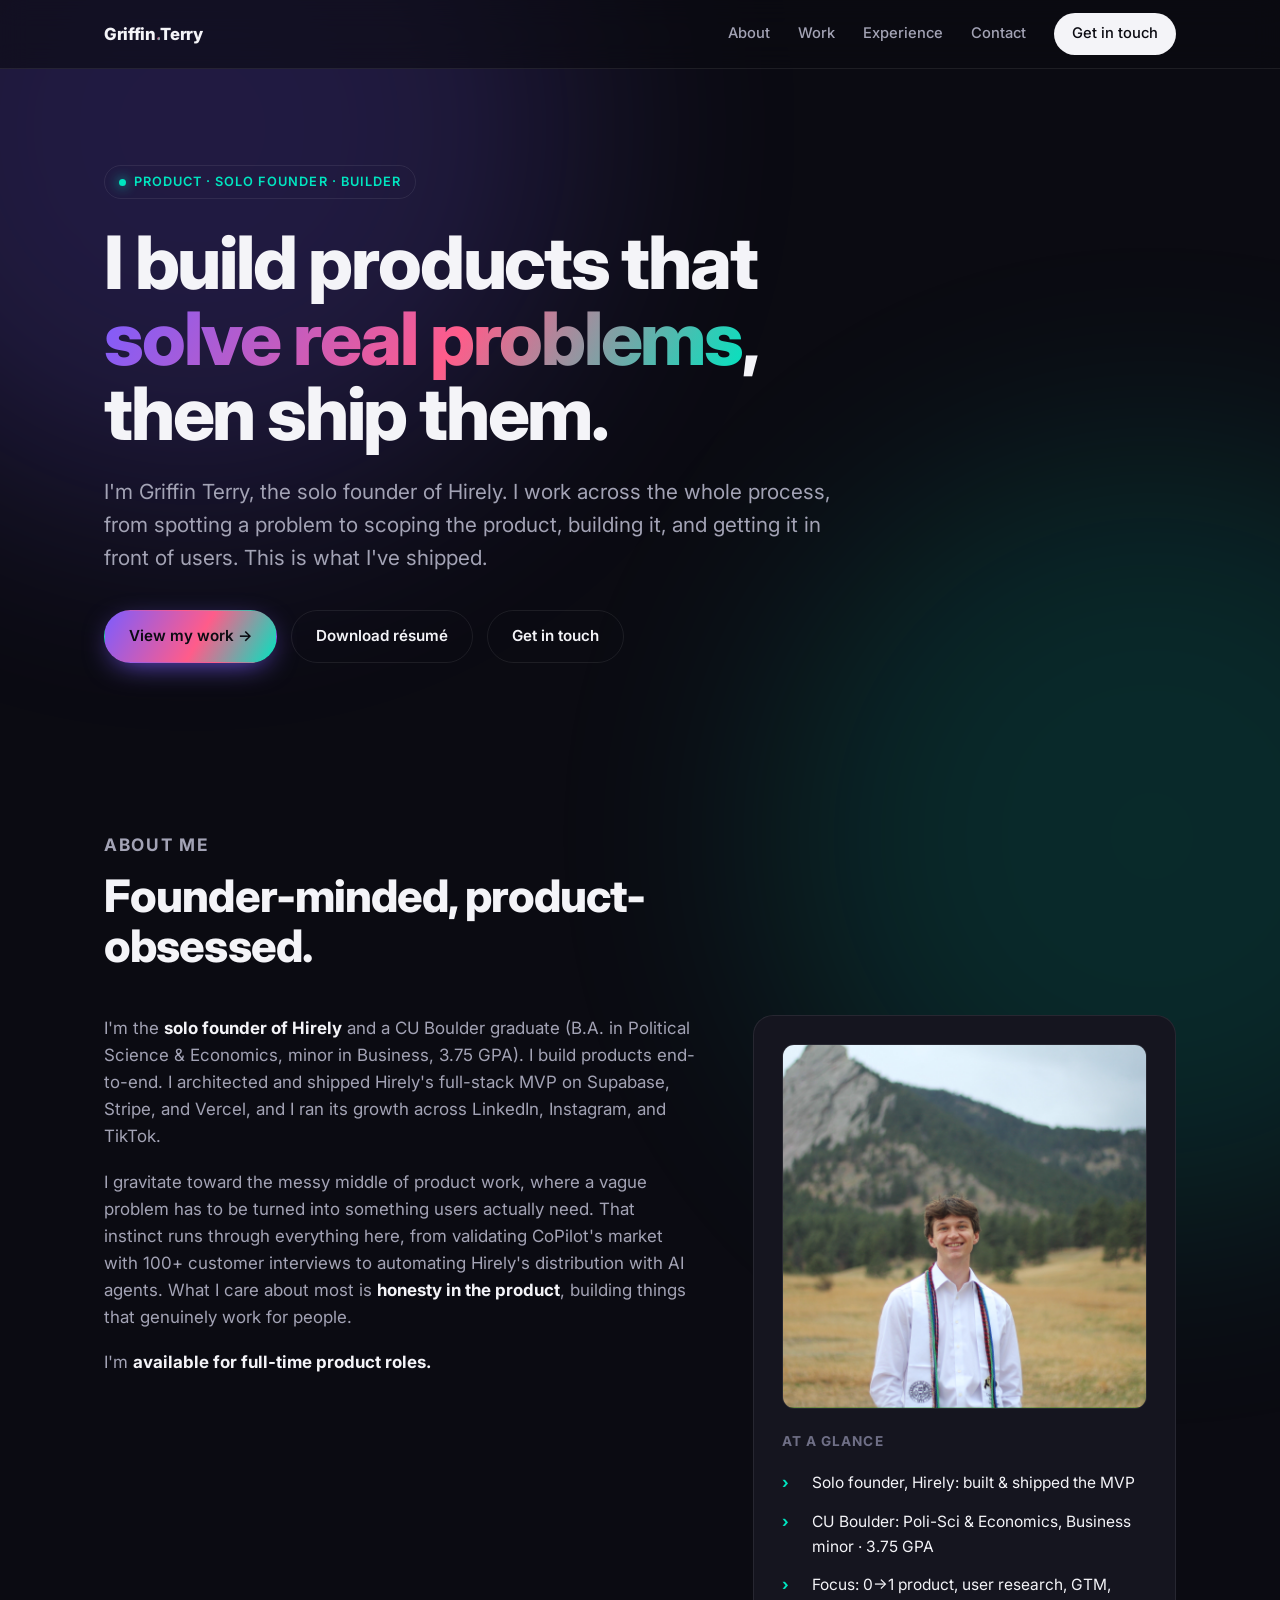
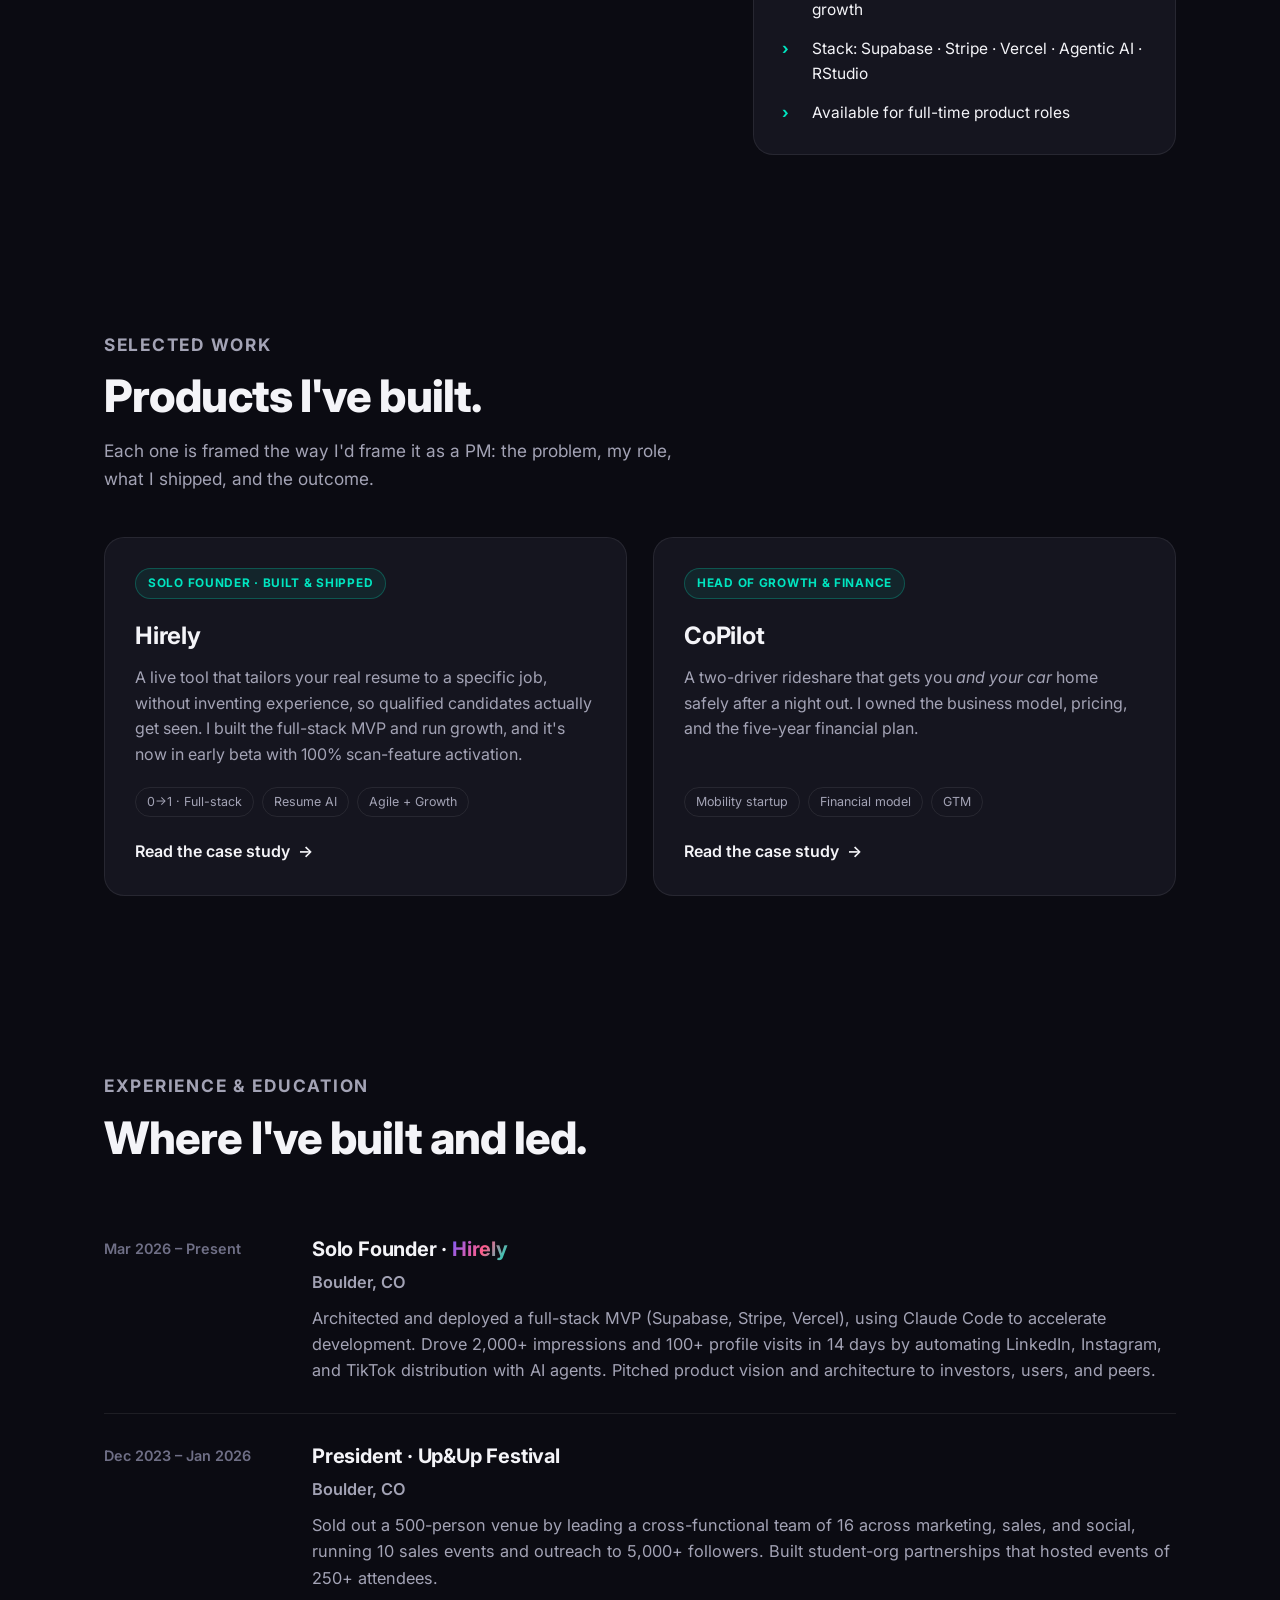
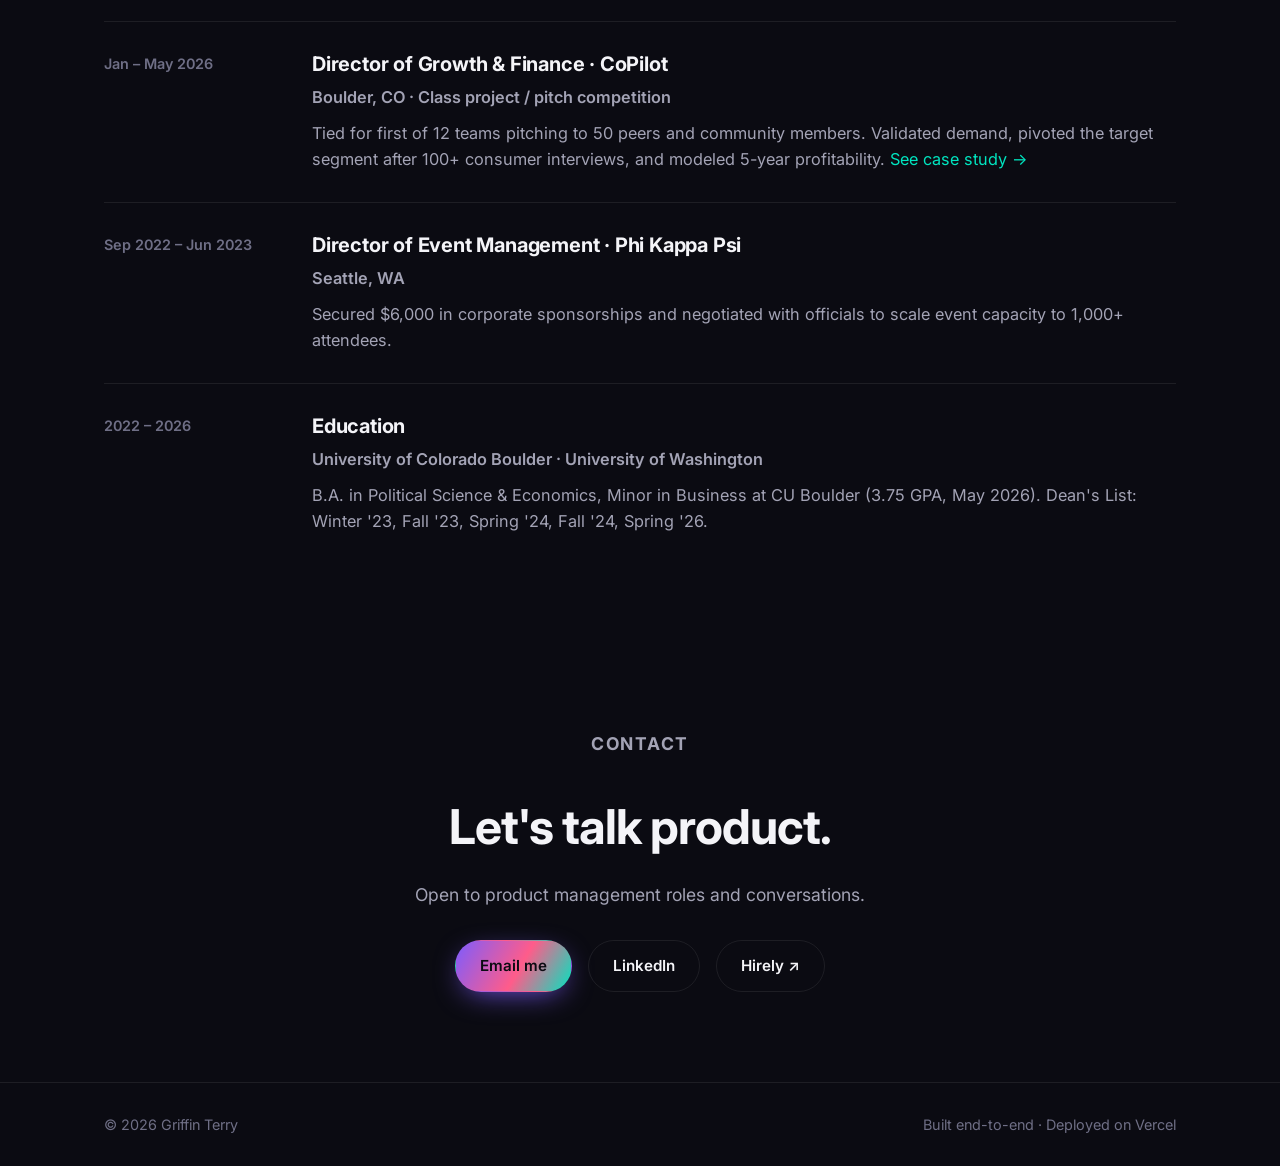
==== index.html @ 0d7f2df4 "Update Hirely case-study gallery and bio to solo-founder/post-grad - Screenshot gallery: masonry (CS" ====
<!DOCTYPE html>
<html lang="en">
<head>
  <meta charset="UTF-8" />
  <meta name="viewport" content="width=device-width, initial-scale=1.0" />
  <title>Griffin Terry: Product Portfolio</title>
  <meta name="description" content="Griffin Terry: solo founder & product builder. Portfolio of products I've shipped, framed for product management." />
  <link rel="preconnect" href="https://fonts.googleapis.com" />
  <link rel="preconnect" href="https://fonts.gstatic.com" crossorigin />
  <link href="https://fonts.googleapis.com/css2?family=Inter:wght@400;500;600;700;800&display=swap" rel="stylesheet" />
  <link rel="stylesheet" href="styles.css" />
</head>
<body>
  <!-- Nav -->
  <header class="nav">
    <div class="container nav__inner">
      <a href="#top" class="brand">Griffin<span>.</span>Terry</a>
      <nav class="nav__links">
        <a href="#about">About</a>
        <a href="#work">Work</a>
        <a href="#experience">Experience</a>
        <a href="#contact">Contact</a>
        <a href="#contact" class="nav__cta">Get in touch</a>
      </nav>
      <button class="nav__toggle" aria-label="Menu">☰</button>
    </div>
  </header>

  <main id="top">
    <!-- Hero -->
    <section class="hero">
      <div class="container">
        <span class="eyebrow reveal"><span class="dot"></span> Product · Solo Founder · Builder</span>
        <h1 class="reveal">I build products that <span class="grad">solve real problems</span>, then ship them.</h1>
        <p class="lead reveal">I'm Griffin Terry, the solo founder of Hirely. I work across the whole process, from spotting a problem to scoping the product, building it, and getting it in front of users. This is what I've shipped.</p>
        <div class="hero__actions reveal">
          <a href="#work" class="btn btn--primary">View my work →</a>
          <a href="assets/GriffinTerry-Resume.pdf" target="_blank" rel="noopener" class="btn btn--ghost">Download résumé</a>
          <a href="#contact" class="btn btn--ghost">Get in touch</a>
        </div>
      </div>
    </section>

    <!-- About -->
    <section class="section" id="about">
      <div class="container">
        <div class="section__head reveal">
          <p class="section__kicker">About me</p>
          <h2>Founder-minded, product-obsessed.</h2>
        </div>
        <div class="about">
          <div class="about__body reveal">
            <p>I'm the <strong>solo founder of Hirely</strong> and a CU Boulder graduate (B.A. in Political Science &amp; Economics, minor in Business, 3.75 GPA). I build products end-to-end. I architected and shipped Hirely's full-stack MVP on Supabase, Stripe, and Vercel, and I ran its growth across LinkedIn, Instagram, and TikTok.</p>
            <p>I gravitate toward the messy middle of product work, where a vague problem has to be turned into something users actually need. That instinct runs through everything here, from validating CoPilot's market with 100+ customer interviews to automating Hirely's distribution with AI agents. What I care about most is <strong>honesty in the product</strong>, building things that genuinely work for people.</p>
            <p>I'm <strong>available for full-time product roles.</strong></p>
          </div>
          <aside class="about__card reveal">
            <img class="headshot" src="assets/headshot.jpg" alt="Griffin Terry" loading="lazy" onerror="this.style.display='none'" />
            <h3>At a glance</h3>
            <ul class="factlist">
              <li><b>›</b> <span>Solo founder, Hirely: built &amp; shipped the MVP</span></li>
              <li><b>›</b> <span>CU Boulder: Poli-Sci &amp; Economics, Business minor · 3.75 GPA</span></li>
              <li><b>›</b> <span>Focus: 0→1 product, user research, GTM, growth</span></li>
              <li><b>›</b> <span>Stack: Supabase · Stripe · Vercel · Agentic AI · RStudio</span></li>
              <li><b>›</b> <span>Available for full-time product roles</span></li>
            </ul>
          </aside>
        </div>
      </div>
    </section>

    <!-- Work -->
    <section class="section" id="work">
      <div class="container">
        <div class="section__head reveal">
          <p class="section__kicker">Selected work</p>
          <h2>Products I've built.</h2>
          <p>Each one is framed the way I'd frame it as a PM: the problem, my role, what I shipped, and the outcome.</p>
        </div>
        <div class="projects-grid">
          <!-- Hirely -->
          <a class="pcard reveal" href="projects/hirely.html">
            <span class="pcard__tag">Solo founder · Built &amp; shipped</span>
            <h3>Hirely</h3>
            <p>A live tool that tailors your real resume to a specific job, without inventing experience, so qualified candidates actually get seen. I built the full-stack MVP and run growth, and it's now in early beta with 100% scan-feature activation.</p>
            <div class="pcard__meta">
              <span class="chip">0→1 · Full-stack</span>
              <span class="chip">Resume AI</span>
              <span class="chip">Agile + Growth</span>
            </div>
            <span class="pcard__link">Read the case study <span class="arrow">→</span></span>
          </a>

          <!-- CoPilot -->
          <a class="pcard reveal" href="projects/copilot.html">
            <span class="pcard__tag">Head of Growth &amp; Finance</span>
            <h3>CoPilot</h3>
            <p>A two-driver rideshare that gets you <em>and your car</em> home safely after a night out. I owned the business model, pricing, and the five-year financial plan.</p>
            <div class="pcard__meta">
              <span class="chip">Mobility startup</span>
              <span class="chip">Financial model</span>
              <span class="chip">GTM</span>
            </div>
            <span class="pcard__link">Read the case study <span class="arrow">→</span></span>
          </a>
        </div>
      </div>
    </section>

    <!-- Experience -->
    <section class="section" id="experience">
      <div class="container">
        <div class="section__head reveal">
          <p class="section__kicker">Experience &amp; education</p>
          <h2>Where I've built and led.</h2>
        </div>
        <div class="timeline">
          <div class="trow reveal">
            <div class="trow__when">Mar 2026 – Present</div>
            <div class="trow__what">
              <h3>Solo Founder · <span class="grad">Hirely</span></h3>
              <p class="trow__where">Boulder, CO</p>
              <p>Architected and deployed a full-stack MVP (Supabase, Stripe, Vercel), using Claude Code to accelerate development. Drove 2,000+ impressions and 100+ profile visits in 14 days by automating LinkedIn, Instagram, and TikTok distribution with AI agents. Pitched product vision and architecture to investors, users, and peers.</p>
            </div>
          </div>
          <div class="trow reveal">
            <div class="trow__when">Dec 2023 – Jan 2026</div>
            <div class="trow__what">
              <h3>President · Up&amp;Up Festival</h3>
              <p class="trow__where">Boulder, CO</p>
              <p>Sold out a 500-person venue by leading a cross-functional team of 16 across marketing, sales, and social, running 10 sales events and outreach to 5,000+ followers. Built student-org partnerships that hosted events of 250+ attendees.</p>
            </div>
          </div>
          <div class="trow reveal">
            <div class="trow__when">Jan – May 2026</div>
            <div class="trow__what">
              <h3>Director of Growth &amp; Finance · CoPilot</h3>
              <p class="trow__where">Boulder, CO · Class project / pitch competition</p>
              <p>Tied for first of 12 teams pitching to 50 peers and community members. Validated demand, pivoted the target segment after 100+ consumer interviews, and modeled 5-year profitability. <a href="projects/copilot.html" style="color:var(--accent-2)">See case study →</a></p>
            </div>
          </div>
          <div class="trow reveal">
            <div class="trow__when">Sep 2022 – Jun 2023</div>
            <div class="trow__what">
              <h3>Director of Event Management · Phi Kappa Psi</h3>
              <p class="trow__where">Seattle, WA</p>
              <p>Secured $6,000 in corporate sponsorships and negotiated with officials to scale event capacity to 1,000+ attendees.</p>
            </div>
          </div>
          <div class="trow reveal">
            <div class="trow__when">2022 – 2026</div>
            <div class="trow__what">
              <h3>Education</h3>
              <p class="trow__where">University of Colorado Boulder · University of Washington</p>
              <p>B.A. in Political Science &amp; Economics, Minor in Business at CU Boulder (3.75 GPA, May 2026). Dean's List: Winter '23, Fall '23, Spring '24, Fall '24, Spring '26.</p>
            </div>
          </div>
        </div>
      </div>
    </section>

    <!-- Contact -->
    <section class="section contact" id="contact">
      <div class="container reveal">
        <p class="section__kicker">Contact</p>
        <h2>Let's talk product.</h2>
        <p>Open to product management roles and conversations.</p>
        <div class="contact__links">
          <a class="btn btn--primary" href="mailto:griffinrterry@gmail.com">Email me</a>
          <a class="btn btn--ghost" href="https://www.linkedin.com/in/griffin-terry-2123aa252" target="_blank" rel="noopener">LinkedIn</a>
          <a class="btn btn--ghost" href="https://www.hirelyapply.com" target="_blank" rel="noopener">Hirely ↗</a>
        </div>
      </div>
    </section>
  </main>

  <footer class="footer">
    <div class="container footer__inner">
      <span>© 2026 Griffin Terry</span>
      <span>Built end-to-end · Deployed on Vercel</span>
    </div>
  </footer>

  <script src="script.js"></script>
</body>
</html>
---- styles.css ----
/* ============================================================
   Griffin Terry — Portfolio
   Bold & modern design system
   ============================================================ */

:root {
  /* Palette */
  --bg:        #0b0b12;
  --bg-2:      #12121d;
  --surface:   #16162400;
  --card:      #15151f;
  --card-2:    #1b1b29;
  --line:      rgba(255,255,255,0.08);
  --text:      #f4f4f8;
  --muted:     #a3a3b5;
  --muted-2:   #6f6f86;

  /* Accent */
  --accent:    #7c5cff;   /* electric violet */
  --accent-2:  #00e5c0;   /* mint */
  --accent-3:  #ff5c8a;   /* pink */
  --grad:      linear-gradient(120deg, var(--accent), var(--accent-3) 55%, var(--accent-2));

  /* Type */
  --font: "Inter", -apple-system, BlinkMacSystemFont, "Segoe UI", Roboto, Helvetica, Arial, sans-serif;

  --maxw: 1120px;
  --radius: 20px;
  --radius-sm: 12px;
}

* { box-sizing: border-box; margin: 0; padding: 0; }

html {
  scroll-behavior: smooth;
  scroll-padding-top: 84px; /* keep section tops clear of the sticky nav */
  overflow-x: hidden;
  -webkit-text-size-adjust: 100%; /* stop iOS auto-inflating text in landscape */
}

body {
  font-family: var(--font);
  background: var(--bg);
  color: var(--text);
  line-height: 1.6;
  -webkit-font-smoothing: antialiased;
  overflow-x: hidden;
}

img { max-width: 100%; }

/* Ambient background glows */
body::before,
body::after {
  content: "";
  position: fixed;
  z-index: -1;
  width: 60vw;
  height: 60vw;
  border-radius: 50%;
  filter: blur(120px);
  opacity: 0.20;
  pointer-events: none;
}
body::before { background: var(--accent);   top: -20vw; left: -15vw; }
body::after  { background: var(--accent-2); bottom: -25vw; right: -20vw; opacity: 0.14; }

a { color: inherit; text-decoration: none; }

.container {
  width: 100%;
  max-width: var(--maxw);
  margin: 0 auto;
  padding: 0 24px;
}

/* ---------- Nav ---------- */
.nav {
  position: sticky;
  top: 0;
  z-index: 50;
  backdrop-filter: blur(14px);
  background: rgba(11,11,18,0.6);
  border-bottom: 1px solid var(--line);
}
.nav__inner {
  display: flex;
  align-items: center;
  justify-content: space-between;
  height: 68px;
}
.brand {
  font-weight: 800;
  letter-spacing: -0.02em;
  font-size: 1.05rem;
}
.brand span { background: var(--grad); -webkit-background-clip: text; background-clip: text; color: transparent; }
.nav__links { display: flex; gap: 28px; align-items: center; }
.nav__links a {
  color: var(--muted);
  font-size: 0.92rem;
  font-weight: 500;
  transition: color 0.2s;
}
.nav__links a:hover { color: var(--text); }
.nav__cta {
  padding: 9px 18px;
  border-radius: 999px;
  background: var(--text);
  color: var(--bg) !important;
  font-weight: 600;
}
.nav__toggle { display: none; background: none; border: 0; color: var(--text); font-size: 1.5rem; cursor: pointer; }

/* ---------- Buttons ---------- */
.btn {
  display: inline-flex;
  align-items: center;
  gap: 9px;
  padding: 13px 24px;
  border-radius: 999px;
  font-weight: 600;
  font-size: 0.95rem;
  cursor: pointer;
  border: 1px solid transparent;
  transition: transform 0.18s ease, box-shadow 0.18s ease, background 0.2s;
}
.btn--primary {
  background: var(--grad);
  color: #0b0b12;
  box-shadow: 0 8px 30px -10px var(--accent);
}
.btn--primary:hover { transform: translateY(-2px); box-shadow: 0 14px 40px -10px var(--accent); }
.btn--ghost {
  background: transparent;
  color: var(--text);
  border-color: var(--line);
}
.btn--ghost:hover { border-color: var(--accent); color: #fff; transform: translateY(-2px); }

/* ---------- Hero ---------- */
.hero { padding: 96px 0 72px; position: relative; }
.eyebrow {
  display: inline-flex;
  align-items: center;
  gap: 8px;
  font-size: 0.8rem;
  font-weight: 600;
  letter-spacing: 0.08em;
  text-transform: uppercase;
  color: var(--accent-2);
  border: 1px solid var(--line);
  padding: 6px 14px;
  border-radius: 999px;
  margin-bottom: 26px;
}
.eyebrow .dot { width: 7px; height: 7px; border-radius: 50%; background: var(--accent-2); box-shadow: 0 0 12px var(--accent-2); }
.hero h1 {
  font-size: clamp(2.6rem, 6vw, 4.6rem);
  line-height: 1.02;
  letter-spacing: -0.03em;
  font-weight: 800;
  max-width: 14ch;
}
.hero h1 .grad { background: var(--grad); -webkit-background-clip: text; background-clip: text; color: transparent; }
.hero p.lead {
  margin-top: 24px;
  font-size: clamp(1.05rem, 2vw, 1.3rem);
  color: var(--muted);
  max-width: 56ch;
}
.hero__actions { margin-top: 36px; display: flex; gap: 14px; flex-wrap: wrap; }

/* ---------- Section scaffolding ---------- */
.section { padding: 80px 0; }
.section__head { margin-bottom: 44px; max-width: 60ch; }
.section__kicker {
  font-size: 0.82rem;
  font-weight: 700;
  letter-spacing: 0.1em;
  text-transform: uppercase;
  color: var(--accent);
  margin-bottom: 14px;
}
.section__head h2 {
  font-size: clamp(1.9rem, 4vw, 2.8rem);
  letter-spacing: -0.02em;
  line-height: 1.1;
  font-weight: 800;
}
.section__head p { margin-top: 16px; color: var(--muted); font-size: 1.08rem; }

/* ---------- About ---------- */
.about { display: grid; grid-template-columns: 1.4fr 1fr; gap: 56px; align-items: start; }
.about__body p { color: var(--muted); margin-bottom: 18px; font-size: 1.06rem; }
.about__body strong { color: var(--text); }
.about__card {
  background: var(--card);
  border: 1px solid var(--line);
  border-radius: var(--radius);
  padding: 28px;
}
.about__card h3 { font-size: 0.85rem; text-transform: uppercase; letter-spacing: 0.08em; color: var(--muted-2); margin-bottom: 18px; }
.headshot {
  width: 100%;
  aspect-ratio: 1/1;
  object-fit: cover;
  object-position: 50% 30%;
  border-radius: var(--radius-sm);
  border: 1px solid var(--line);
  margin-bottom: 22px;
  display: block;
}
.factlist { list-style: none; display: flex; flex-direction: column; gap: 14px; }
.factlist li { display: flex; gap: 12px; align-items: flex-start; font-size: 0.97rem; }
.factlist li b { color: var(--accent-2); font-weight: 700; min-width: 18px; }
.placeholder {
  border: 1px dashed rgba(124,92,255,0.5);
  background: rgba(124,92,255,0.06);
  border-radius: var(--radius-sm);
  padding: 14px 16px;
  color: var(--muted);
  font-size: 0.9rem;
}
.placeholder b { color: var(--accent); }

/* ---------- Project cards ---------- */
.projects-grid { display: grid; grid-template-columns: repeat(2, 1fr); gap: 26px; }
.pcard {
  position: relative;
  display: flex;
  flex-direction: column;
  background: var(--card);
  border: 1px solid var(--line);
  border-radius: var(--radius);
  padding: 30px;
  overflow: hidden;
  transition: transform 0.25s ease, border-color 0.25s ease;
  min-height: 280px;
}
.pcard::after {
  content: "";
  position: absolute; inset: 0;
  background: radial-gradient(600px circle at var(--mx,50%) var(--my,0%), rgba(124,92,255,0.10), transparent 40%);
  opacity: 0; transition: opacity 0.3s; pointer-events: none;
}
.pcard:hover { transform: translateY(-6px); border-color: rgba(124,92,255,0.5); }
.pcard:hover::after { opacity: 1; }
.pcard__tag {
  align-self: flex-start;
  font-size: 0.74rem;
  font-weight: 700;
  letter-spacing: 0.06em;
  text-transform: uppercase;
  color: var(--accent-2);
  background: rgba(0,229,192,0.08);
  border: 1px solid rgba(0,229,192,0.25);
  padding: 5px 12px;
  border-radius: 999px;
  margin-bottom: 18px;
}
.pcard h3 { font-size: 1.5rem; letter-spacing: -0.01em; margin-bottom: 10px; }
.pcard p { color: var(--muted); font-size: 1rem; margin-bottom: 20px; flex-grow: 1; }
.pcard__meta { display: flex; flex-wrap: wrap; gap: 8px; margin-bottom: 22px; }
.chip {
  font-size: 0.78rem;
  color: var(--muted);
  border: 1px solid var(--line);
  padding: 4px 11px;
  border-radius: 999px;
}
.pcard__link { font-weight: 600; color: var(--text); display: inline-flex; align-items: center; gap: 8px; }
.pcard__link .arrow { transition: transform 0.2s; }
.pcard:hover .pcard__link .arrow { transform: translateX(5px); }
.pcard--soon { opacity: 0.6; }
.pcard--soon .pcard__tag { color: var(--muted-2); background: transparent; border-color: var(--line); }

/* ---------- Case study page ---------- */
.case-hero { padding: 64px 0 40px; }
.backlink { color: var(--muted); font-size: 0.92rem; display: inline-flex; gap: 8px; align-items: center; margin-bottom: 30px; }
.backlink:hover { color: var(--text); }
.case-hero h1 { font-size: clamp(2.2rem, 5vw, 3.6rem); letter-spacing: -0.03em; line-height: 1.05; font-weight: 800; max-width: 18ch; }
.case-logo { width: auto; max-width: 280px; height: auto; display: block; margin-bottom: 6px; }
.case-hero .lead { margin-top: 20px; color: var(--muted); font-size: 1.2rem; max-width: 60ch; }
.case-meta {
  display: flex; flex-wrap: wrap; gap: 36px;
  margin-top: 36px; padding-top: 28px; border-top: 1px solid var(--line);
}
.case-meta div span { display: block; font-size: 0.76rem; text-transform: uppercase; letter-spacing: 0.08em; color: var(--muted-2); margin-bottom: 6px; }
.case-meta div b { font-size: 1rem; font-weight: 600; }

.case-body { padding: 20px 0 60px; }
.case-section { padding: 40px 0; border-top: 1px solid var(--line); }
.case-section:first-child { border-top: 0; }
.case-section h2 { font-size: 1.7rem; letter-spacing: -0.01em; margin-bottom: 18px; }
.case-section h3 { font-size: 1.15rem; margin: 26px 0 10px; }
.case-section p { color: var(--muted); margin-bottom: 16px; font-size: 1.06rem; max-width: 70ch; }
.case-section p strong, .case-section li strong { color: var(--text); }
.case-section ul { list-style: none; margin: 6px 0 18px; max-width: 70ch; }
.case-section ul li {
  color: var(--muted); padding-left: 26px; position: relative; margin-bottom: 12px; font-size: 1.05rem;
}
.case-section ul li::before {
  content: ""; position: absolute; left: 0; top: 11px;
  width: 8px; height: 8px; border-radius: 2px; background: var(--grad);
}

/* Stat band */
.stats { display: grid; grid-template-columns: repeat(3, 1fr); gap: 20px; margin: 8px 0 10px; }
.stat {
  background: var(--card); border: 1px solid var(--line); border-radius: var(--radius-sm);
  padding: 24px;
}
.stat b { display: block; font-size: 2rem; font-weight: 800; letter-spacing: -0.02em; background: var(--grad); -webkit-background-clip: text; background-clip: text; color: transparent; }
.stat span { color: var(--muted); font-size: 0.92rem; }

/* Screenshot gallery — masonry flow so cards size to their content
   instead of stretching to align into a rigid grid */
.shots { column-count: 2; column-gap: 18px; margin: 10px 0; }
.shot {
  break-inside: avoid;
  margin: 0 0 18px;
  border: 1px solid var(--line);
  background: var(--card);
  border-radius: var(--radius-sm);
  overflow: hidden;
  display: flex; flex-direction: column;
}
.shot img {
  width: 100%; height: auto; display: block;
  border-bottom: 1px solid var(--line);
}
.shot figcaption {
  padding: 14px 16px;
  color: var(--muted);
  font-size: 0.88rem;
  line-height: 1.5;
}
/* Fallback state shown until the image file is added */
.shot--empty {
  aspect-ratio: 16/10;
  border: 1px dashed rgba(124,92,255,0.45);
  background: rgba(124,92,255,0.06);
  justify-content: center;
}
.shot--empty figcaption { color: var(--muted); text-align: center; }
.shot--empty figcaption::before {
  content: "Screenshot pending — "; color: var(--accent); font-weight: 600;
}

.callout {
  border-left: 3px solid var(--accent);
  background: var(--card);
  border-radius: 0 var(--radius-sm) var(--radius-sm) 0;
  padding: 18px 22px; margin: 8px 0 20px; color: var(--muted);
}
.callout b { color: var(--text); }

/* ---------- Timeline / Experience ---------- */
.timeline { display: flex; flex-direction: column; gap: 4px; }
.trow {
  display: grid;
  grid-template-columns: 180px 1fr;
  gap: 28px;
  padding: 26px 0;
  border-top: 1px solid var(--line);
}
.trow:first-child { border-top: 0; }
.trow__when { color: var(--muted-2); font-size: 0.9rem; font-weight: 600; padding-top: 4px; }
.trow__what h3 { font-size: 1.25rem; letter-spacing: -0.01em; margin-bottom: 4px; }
.trow__what .grad { background: var(--grad); -webkit-background-clip: text; background-clip: text; color: transparent; }
.trow__where { color: var(--accent-2); font-size: 0.88rem; font-weight: 600; margin-bottom: 10px; }
.trow__what p { color: var(--muted); font-size: 1.02rem; }
.trow__what p:last-child { margin-bottom: 0; }

@media (max-width: 700px) {
  .trow { grid-template-columns: 1fr; gap: 8px; }
  .trow__when { padding-top: 0; }
}

/* ---------- Contact ---------- */
.contact { text-align: center; padding: 90px 0; }
.contact h2 { font-size: clamp(2rem, 5vw, 3rem); letter-spacing: -0.02em; margin-bottom: 16px; }
.contact p { color: var(--muted); font-size: 1.1rem; margin-bottom: 30px; }
.contact__links { display: flex; gap: 16px; justify-content: center; flex-wrap: wrap; }

/* ---------- Footer ---------- */
.footer { border-top: 1px solid var(--line); padding: 30px 0; color: var(--muted-2); font-size: 0.9rem; }
.footer__inner { display: flex; justify-content: space-between; flex-wrap: wrap; gap: 12px; }

/* ---------- Reveal animation ---------- */
.reveal { opacity: 0; transform: translateY(24px); transition: opacity 0.7s ease, transform 0.7s ease; }
.reveal.in { opacity: 1; transform: none; }

/* ---------- Responsive ---------- */
@media (max-width: 860px) {
  .about { grid-template-columns: 1fr; gap: 32px; }
  .projects-grid { grid-template-columns: 1fr; }
  .stats { grid-template-columns: 1fr; }
  .shots { column-count: 1; }
  .nav__links { display: none; }
  .nav__toggle { display: block; }
  .nav__links.open {
    display: flex; flex-direction: column; position: absolute; top: 68px; left: 0; right: 0;
    background: var(--bg-2); padding: 20px 24px; gap: 18px; border-bottom: 1px solid var(--line);
  }
}

/* Phones: tighten spacing, enlarge tap targets, scale hero/case type down */
@media (max-width: 560px) {
  .container { padding: 0 18px; }

  .hero { padding: 60px 0 48px; }
  .hero h1 { font-size: clamp(2.1rem, 9vw, 2.6rem); max-width: 100%; }
  .hero p.lead { max-width: 100%; }
  .hero__actions { gap: 10px; }
  .hero__actions .btn { width: 100%; justify-content: center; }

  .section { padding: 56px 0; }
  .section__head { margin-bottom: 30px; }

  .about__card { padding: 22px; }
  .headshot { max-width: 220px; margin-left: auto; margin-right: auto; }

  .case-hero { padding: 36px 0 28px; }
  .case-logo { max-width: 200px; }
  .case-meta { gap: 18px 26px; margin-top: 26px; padding-top: 22px; }
  .case-section { padding: 30px 0; }
  .case-section h2 { font-size: 1.45rem; }
  .case-section p,
  .case-section ul li { font-size: 1rem; }

  .contact { padding: 64px 0; }
  .contact__links .btn { width: 100%; justify-content: center; }

  .footer__inner { flex-direction: column; gap: 6px; }
}

@media (prefers-reduced-motion: reduce) {
  .reveal { opacity: 1; transform: none; transition: none; }
  html { scroll-behavior: auto; }
}
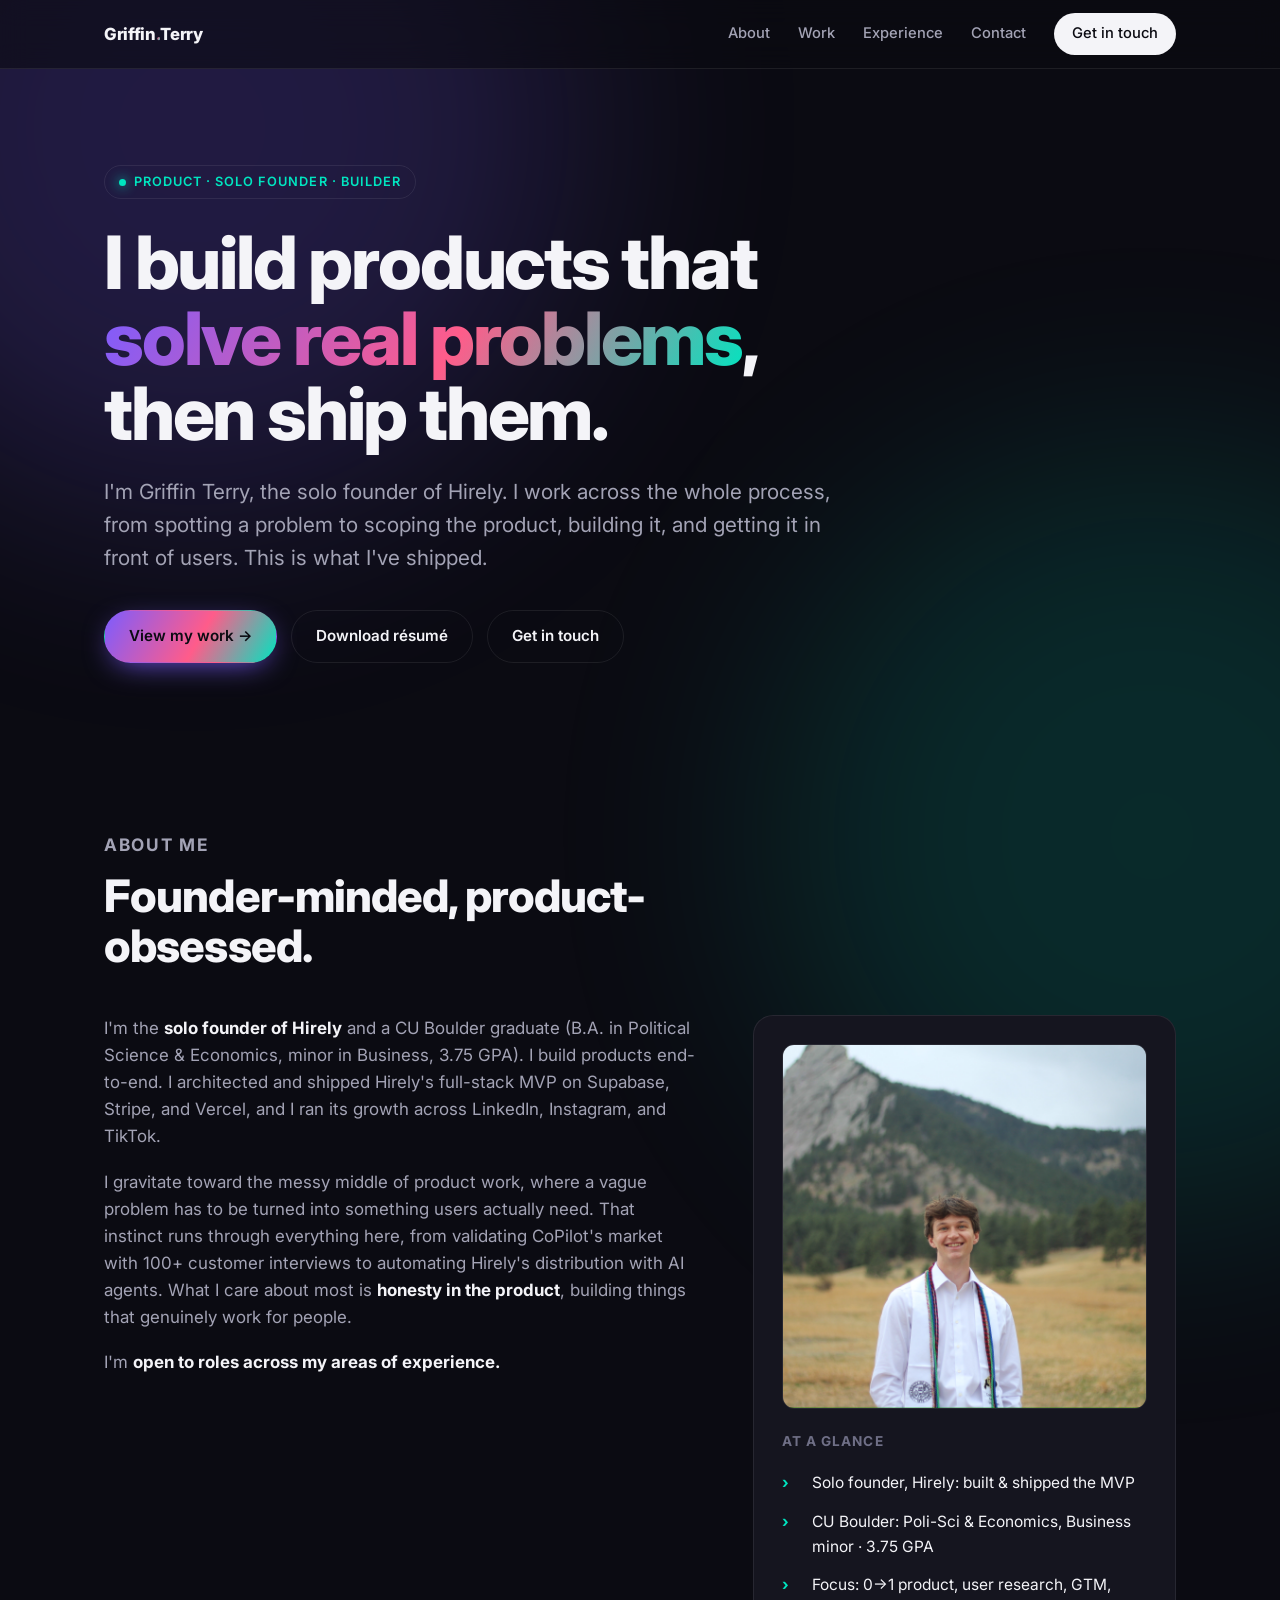
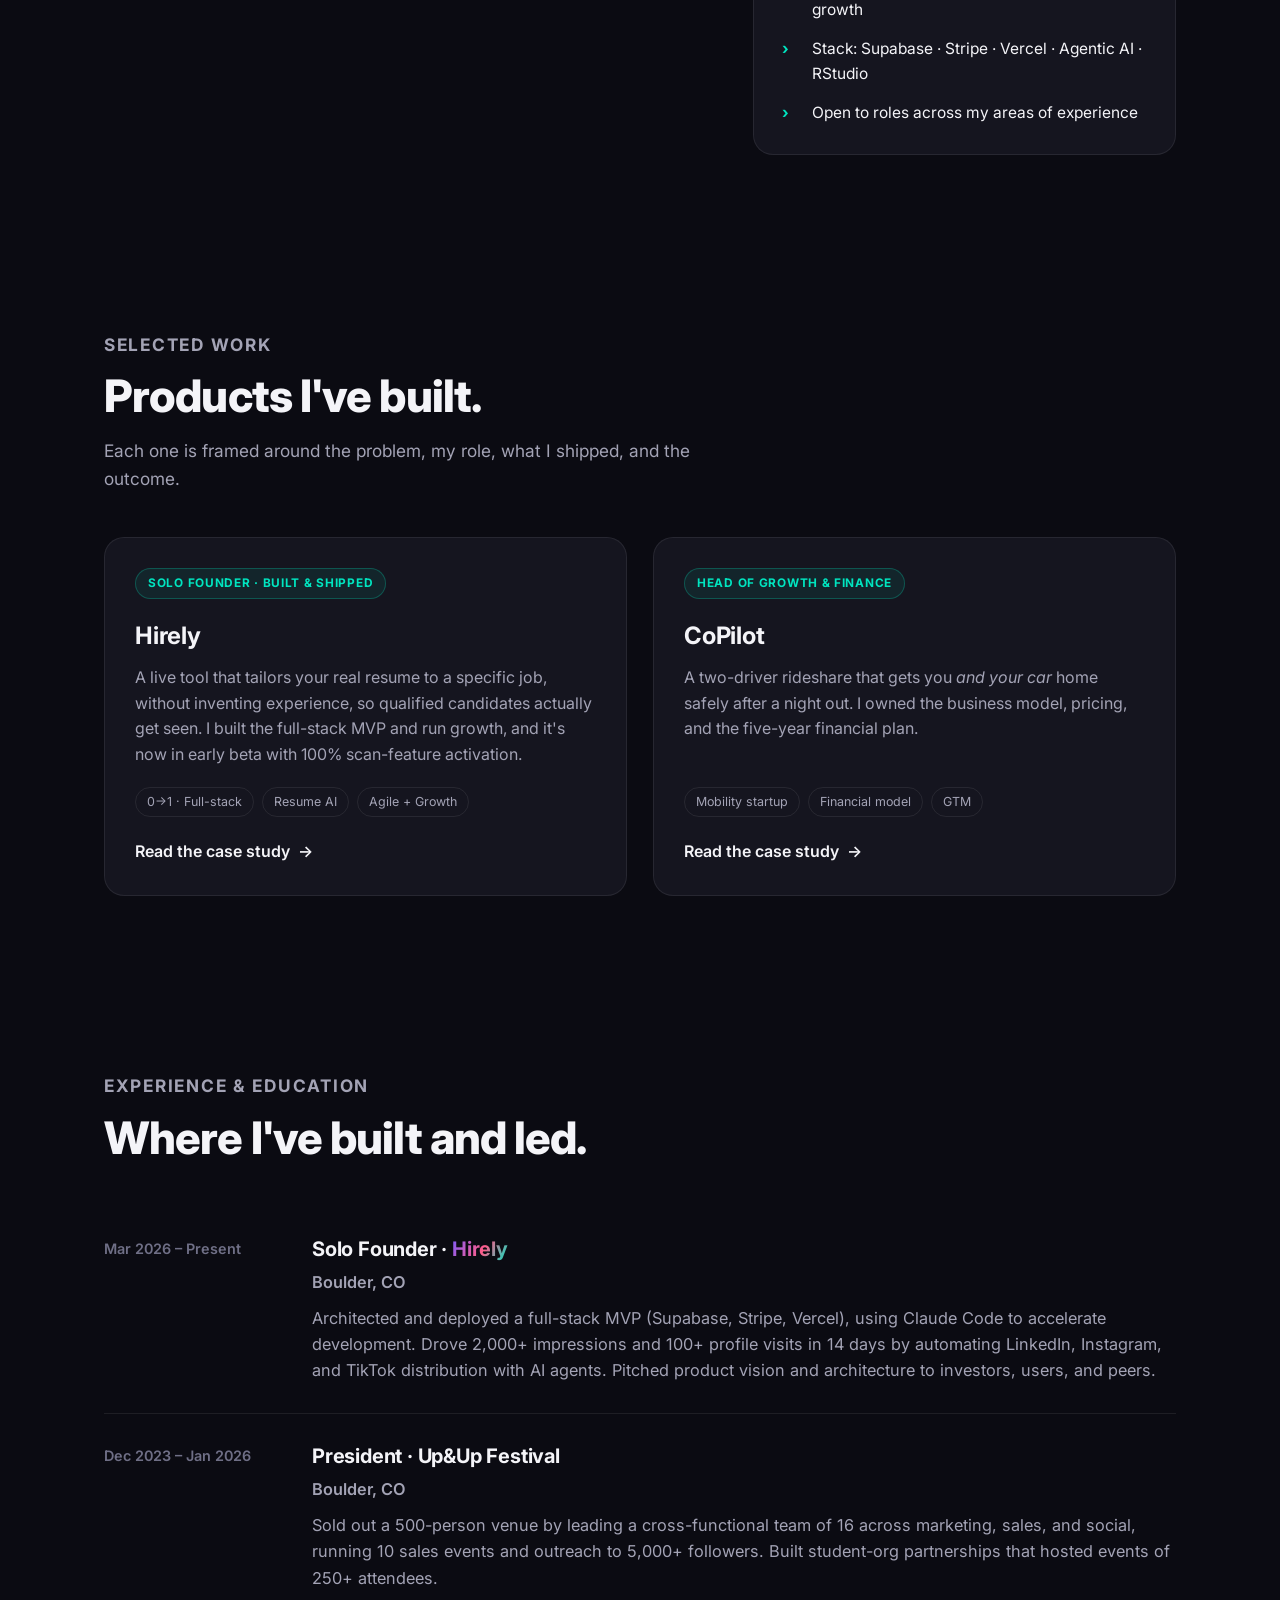
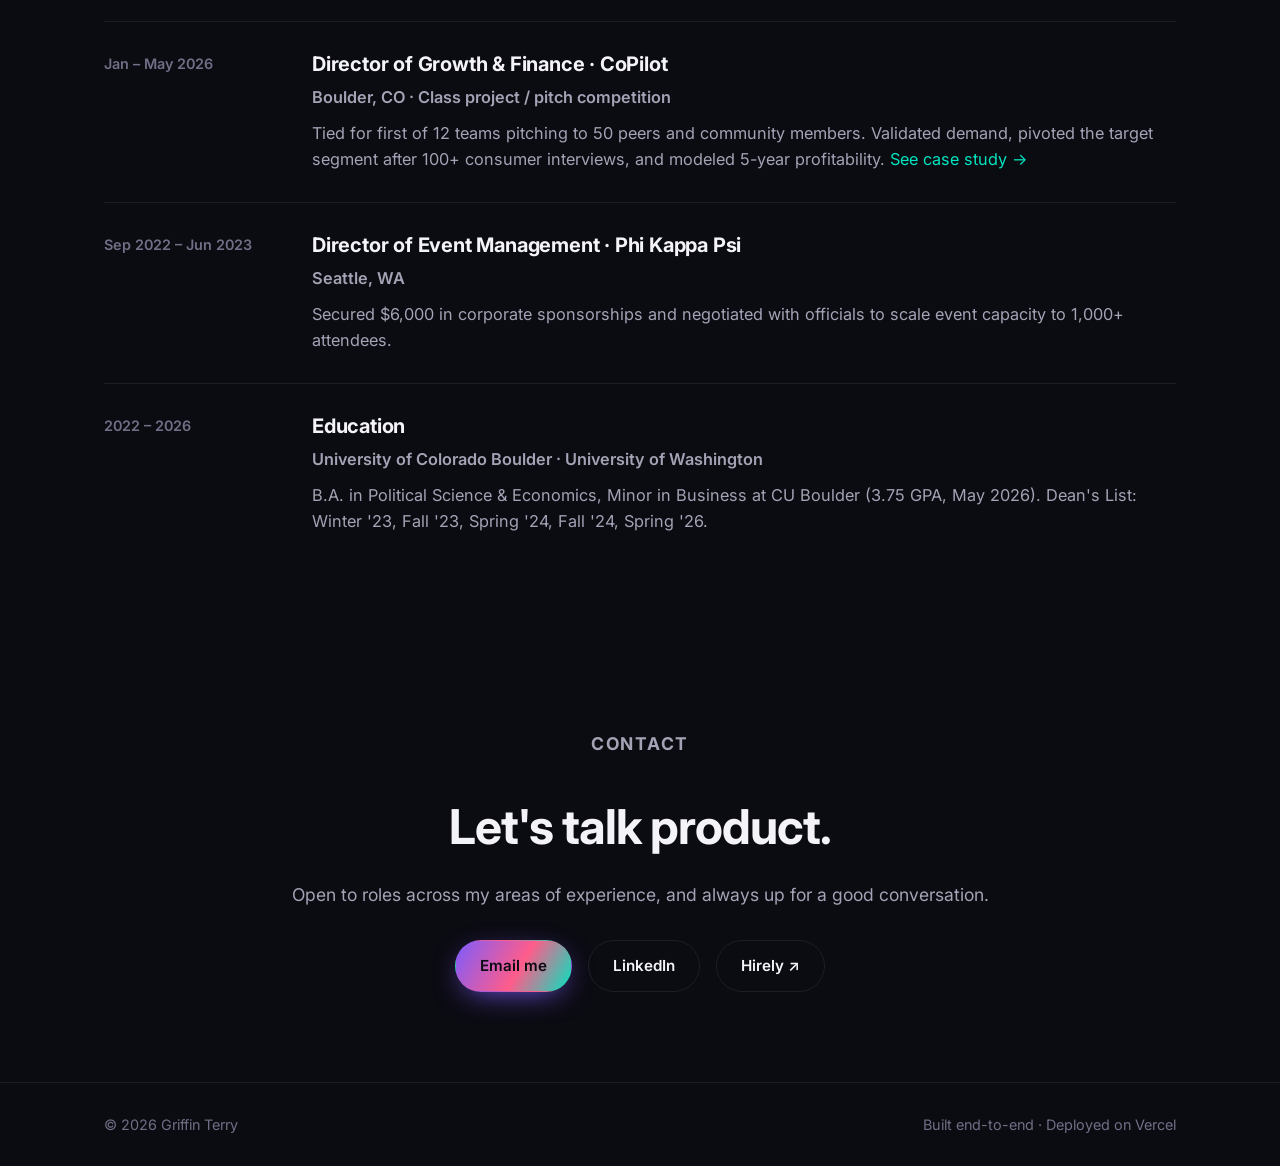
==== commit 5ffc7a08: "Drop PM-role framing for broader "open to roles across my experience" Reword availability (about + a" ====
--- a/index.html
+++ b/index.html
@@ -4,7 +4,7 @@
   <meta charset="UTF-8" />
   <meta name="viewport" content="width=device-width, initial-scale=1.0" />
   <title>Griffin Terry: Product Portfolio</title>
-  <meta name="description" content="Griffin Terry: solo founder & product builder. Portfolio of products I've shipped, framed for product management." />
+  <meta name="description" content="Griffin Terry: solo founder & product builder. A portfolio of products I've shipped end-to-end." />
   <link rel="preconnect" href="https://fonts.googleapis.com" />
   <link rel="preconnect" href="https://fonts.gstatic.com" crossorigin />
   <link href="https://fonts.googleapis.com/css2?family=Inter:wght@400;500;600;700;800&display=swap" rel="stylesheet" />
@@ -52,7 +52,7 @@
           <div class="about__body reveal">
             <p>I'm the <strong>solo founder of Hirely</strong> and a CU Boulder graduate (B.A. in Political Science &amp; Economics, minor in Business, 3.75 GPA). I build products end-to-end. I architected and shipped Hirely's full-stack MVP on Supabase, Stripe, and Vercel, and I ran its growth across LinkedIn, Instagram, and TikTok.</p>
             <p>I gravitate toward the messy middle of product work, where a vague problem has to be turned into something users actually need. That instinct runs through everything here, from validating CoPilot's market with 100+ customer interviews to automating Hirely's distribution with AI agents. What I care about most is <strong>honesty in the product</strong>, building things that genuinely work for people.</p>
-            <p>I'm <strong>available for full-time product roles.</strong></p>
+            <p>I'm <strong>open to roles across my areas of experience.</strong></p>
           </div>
           <aside class="about__card reveal">
             <img class="headshot" src="assets/headshot.jpg" alt="Griffin Terry" loading="lazy" onerror="this.style.display='none'" />
@@ -62,7 +62,7 @@
               <li><b>›</b> <span>CU Boulder: Poli-Sci &amp; Economics, Business minor · 3.75 GPA</span></li>
               <li><b>›</b> <span>Focus: 0→1 product, user research, GTM, growth</span></li>
               <li><b>›</b> <span>Stack: Supabase · Stripe · Vercel · Agentic AI · RStudio</span></li>
-              <li><b>›</b> <span>Available for full-time product roles</span></li>
+              <li><b>›</b> <span>Open to roles across my areas of experience</span></li>
             </ul>
           </aside>
         </div>
@@ -75,7 +75,7 @@
         <div class="section__head reveal">
           <p class="section__kicker">Selected work</p>
           <h2>Products I've built.</h2>
-          <p>Each one is framed the way I'd frame it as a PM: the problem, my role, what I shipped, and the outcome.</p>
+          <p>Each one is framed around the problem, my role, what I shipped, and the outcome.</p>
         </div>
         <div class="projects-grid">
           <!-- Hirely -->
@@ -164,7 +164,7 @@
       <div class="container reveal">
         <p class="section__kicker">Contact</p>
         <h2>Let's talk product.</h2>
-        <p>Open to product management roles and conversations.</p>
+        <p>Open to roles across my areas of experience, and always up for a good conversation.</p>
         <div class="contact__links">
           <a class="btn btn--primary" href="mailto:griffinrterry@gmail.com">Email me</a>
           <a class="btn btn--ghost" href="https://www.linkedin.com/in/griffin-terry-2123aa252" target="_blank" rel="noopener">LinkedIn</a>
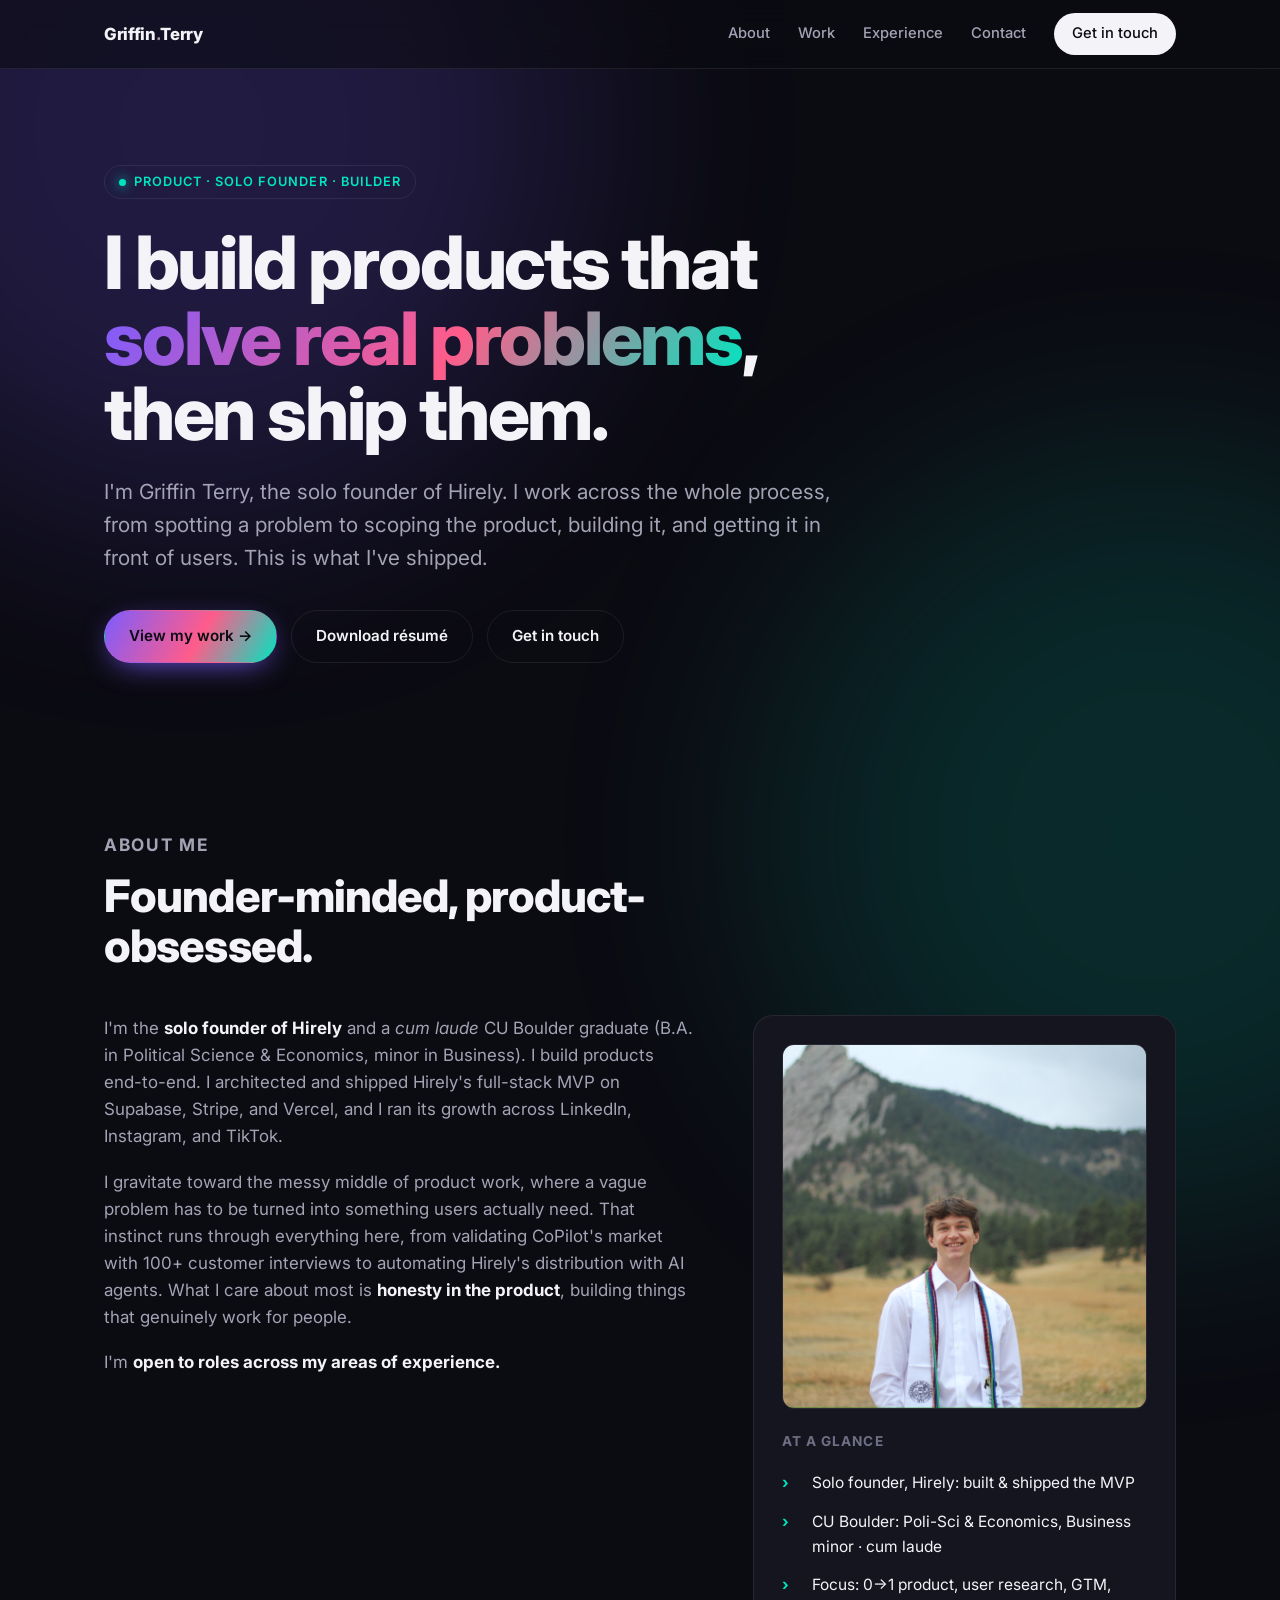
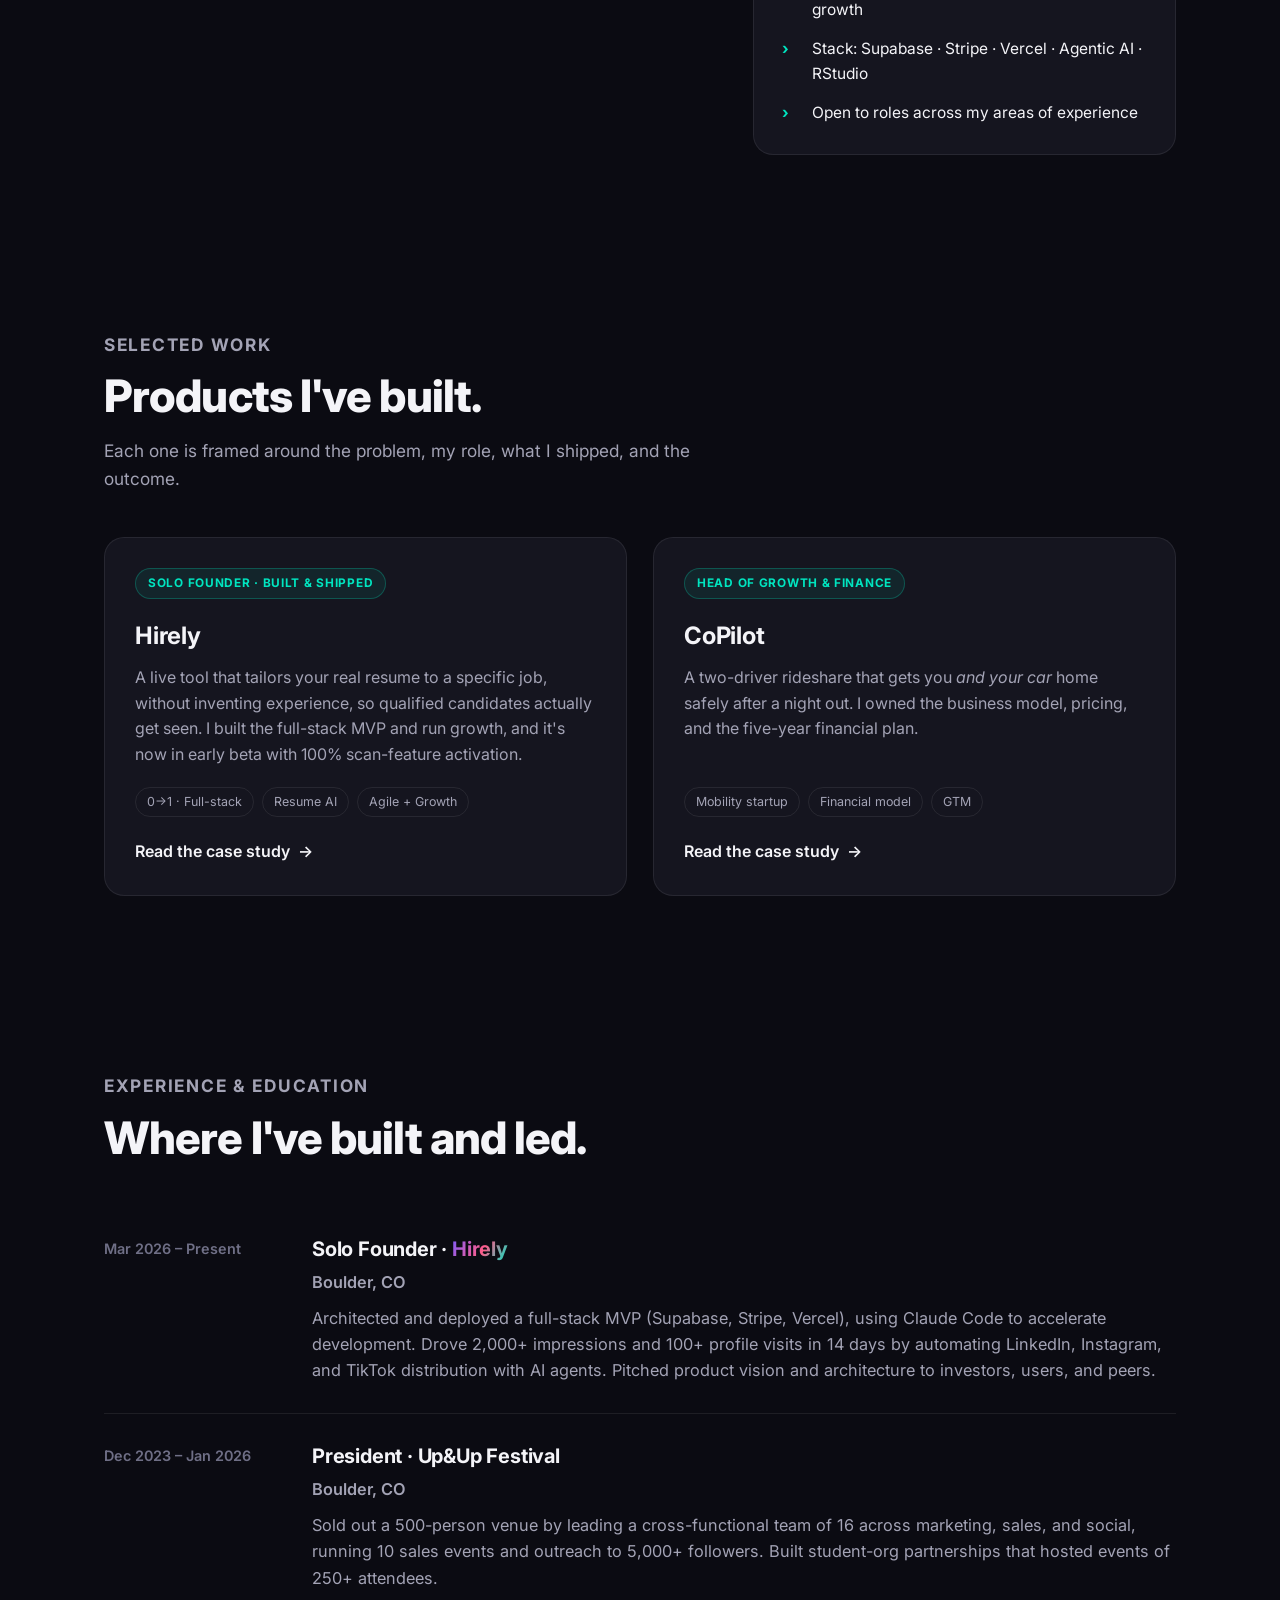
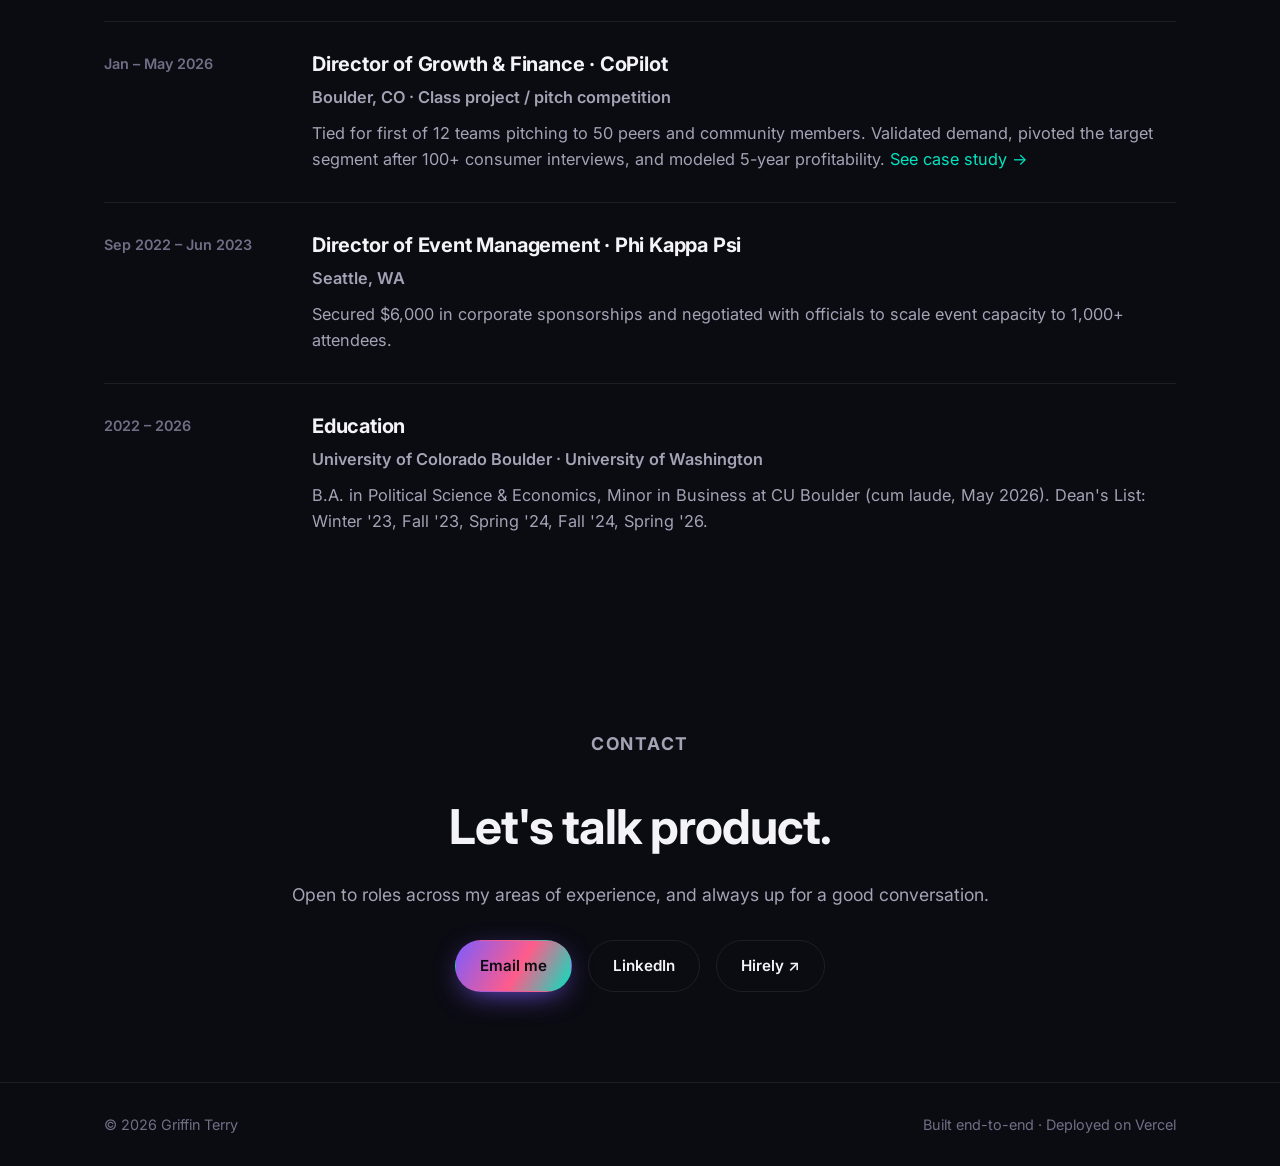
==== commit c0e80b87: "Replace GPA with cum laude honors across bio Co-Authored-By: Claude Opus 4.8 <noreply@anthropic.com>" ====
--- a/index.html
+++ b/index.html
@@ -50,7 +50,7 @@
         </div>
         <div class="about">
           <div class="about__body reveal">
-            <p>I'm the <strong>solo founder of Hirely</strong> and a CU Boulder graduate (B.A. in Political Science &amp; Economics, minor in Business, 3.75 GPA). I build products end-to-end. I architected and shipped Hirely's full-stack MVP on Supabase, Stripe, and Vercel, and I ran its growth across LinkedIn, Instagram, and TikTok.</p>
+            <p>I'm the <strong>solo founder of Hirely</strong> and a <em>cum laude</em> CU Boulder graduate (B.A. in Political Science &amp; Economics, minor in Business). I build products end-to-end. I architected and shipped Hirely's full-stack MVP on Supabase, Stripe, and Vercel, and I ran its growth across LinkedIn, Instagram, and TikTok.</p>
             <p>I gravitate toward the messy middle of product work, where a vague problem has to be turned into something users actually need. That instinct runs through everything here, from validating CoPilot's market with 100+ customer interviews to automating Hirely's distribution with AI agents. What I care about most is <strong>honesty in the product</strong>, building things that genuinely work for people.</p>
             <p>I'm <strong>open to roles across my areas of experience.</strong></p>
           </div>
@@ -59,7 +59,7 @@
             <h3>At a glance</h3>
             <ul class="factlist">
               <li><b>›</b> <span>Solo founder, Hirely: built &amp; shipped the MVP</span></li>
-              <li><b>›</b> <span>CU Boulder: Poli-Sci &amp; Economics, Business minor · 3.75 GPA</span></li>
+              <li><b>›</b> <span>CU Boulder: Poli-Sci &amp; Economics, Business minor · cum laude</span></li>
               <li><b>›</b> <span>Focus: 0→1 product, user research, GTM, growth</span></li>
               <li><b>›</b> <span>Stack: Supabase · Stripe · Vercel · Agentic AI · RStudio</span></li>
               <li><b>›</b> <span>Open to roles across my areas of experience</span></li>
@@ -152,7 +152,7 @@
             <div class="trow__what">
               <h3>Education</h3>
               <p class="trow__where">University of Colorado Boulder · University of Washington</p>
-              <p>B.A. in Political Science &amp; Economics, Minor in Business at CU Boulder (3.75 GPA, May 2026). Dean's List: Winter '23, Fall '23, Spring '24, Fall '24, Spring '26.</p>
+              <p>B.A. in Political Science &amp; Economics, Minor in Business at CU Boulder (cum laude, May 2026). Dean's List: Winter '23, Fall '23, Spring '24, Fall '24, Spring '26.</p>
             </div>
           </div>
         </div>
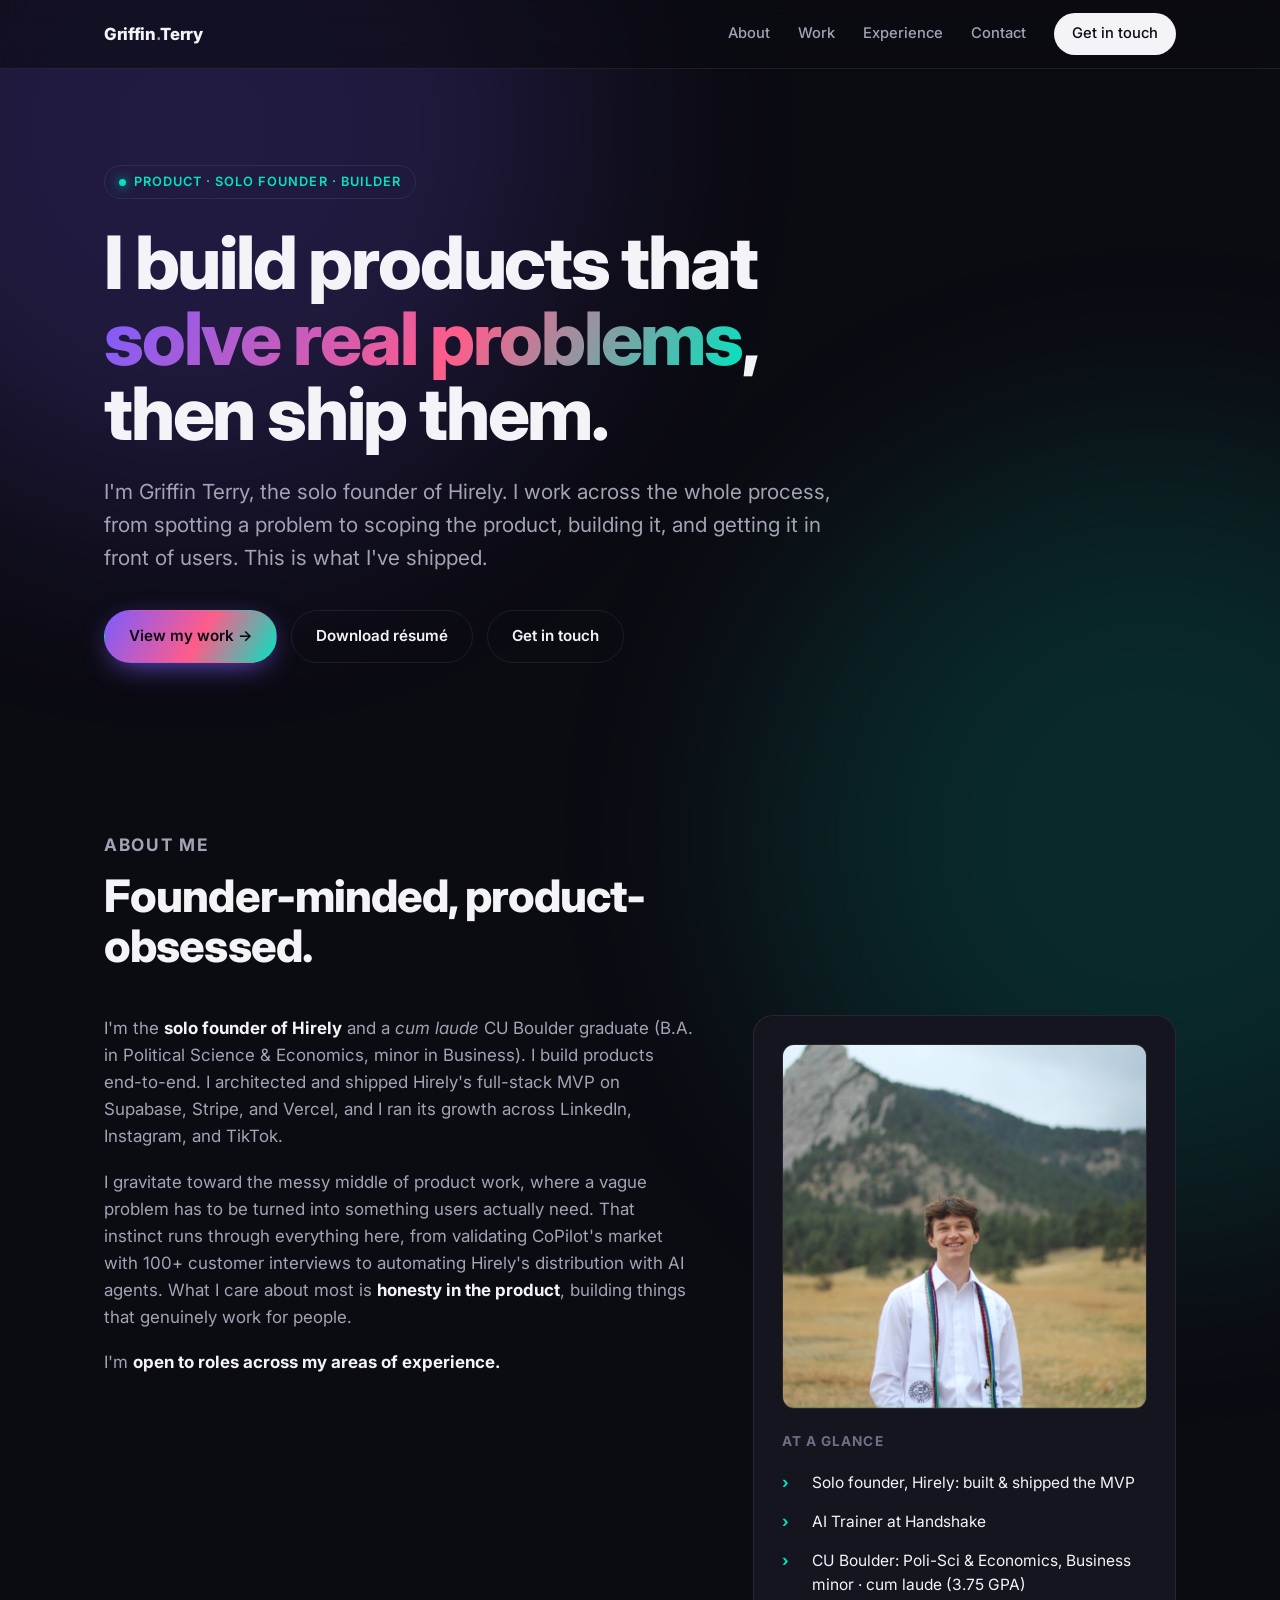
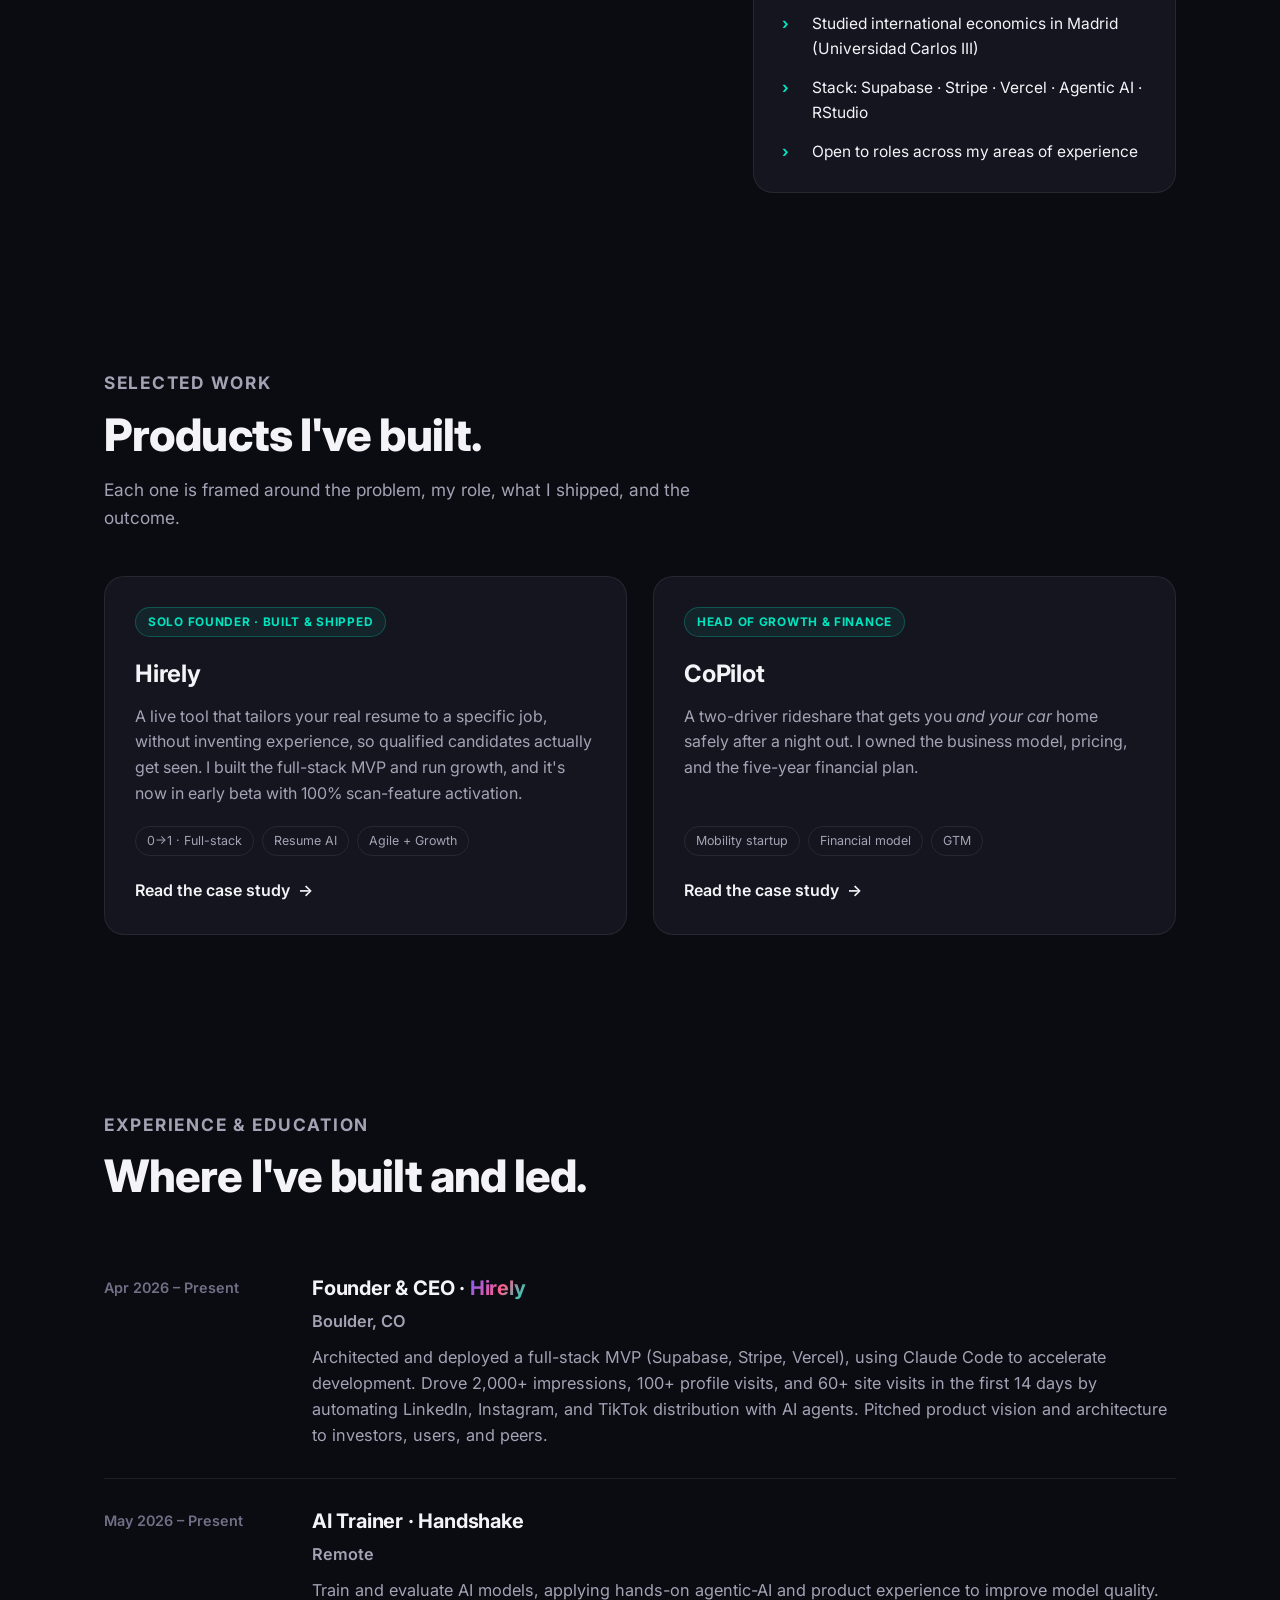
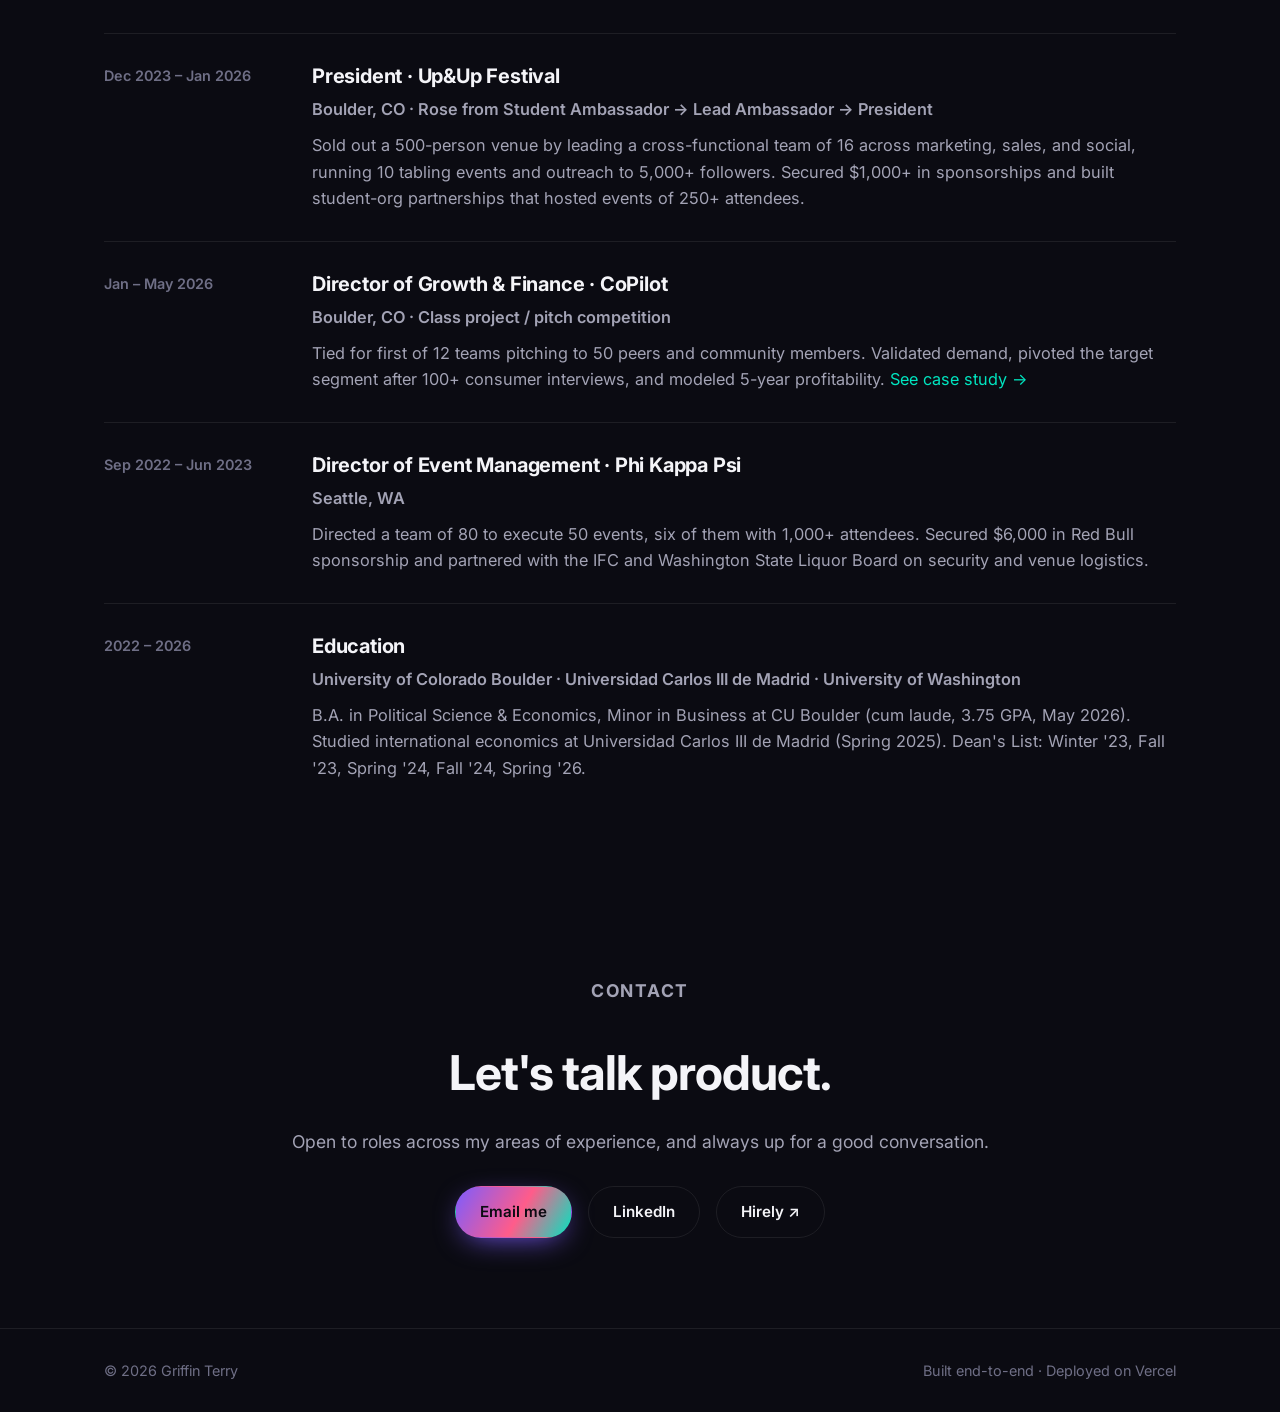
==== commit 09091abb: "Enhance homepage with details from LinkedIn profile Add Handshake AI Trainer role, Madrid study-abro" ====
--- a/index.html
+++ b/index.html
@@ -59,8 +59,9 @@
             <h3>At a glance</h3>
             <ul class="factlist">
               <li><b>›</b> <span>Solo founder, Hirely: built &amp; shipped the MVP</span></li>
-              <li><b>›</b> <span>CU Boulder: Poli-Sci &amp; Economics, Business minor · cum laude</span></li>
-              <li><b>›</b> <span>Focus: 0→1 product, user research, GTM, growth</span></li>
+              <li><b>›</b> <span>AI Trainer at Handshake</span></li>
+              <li><b>›</b> <span>CU Boulder: Poli-Sci &amp; Economics, Business minor · cum laude (3.75 GPA)</span></li>
+              <li><b>›</b> <span>Studied international economics in Madrid (Universidad Carlos III)</span></li>
               <li><b>›</b> <span>Stack: Supabase · Stripe · Vercel · Agentic AI · RStudio</span></li>
               <li><b>›</b> <span>Open to roles across my areas of experience</span></li>
             </ul>
@@ -116,19 +117,27 @@
         </div>
         <div class="timeline">
           <div class="trow reveal">
-            <div class="trow__when">Mar 2026 – Present</div>
+            <div class="trow__when">Apr 2026 – Present</div>
             <div class="trow__what">
-              <h3>Solo Founder · <span class="grad">Hirely</span></h3>
+              <h3>Founder &amp; CEO · <span class="grad">Hirely</span></h3>
               <p class="trow__where">Boulder, CO</p>
-              <p>Architected and deployed a full-stack MVP (Supabase, Stripe, Vercel), using Claude Code to accelerate development. Drove 2,000+ impressions and 100+ profile visits in 14 days by automating LinkedIn, Instagram, and TikTok distribution with AI agents. Pitched product vision and architecture to investors, users, and peers.</p>
+              <p>Architected and deployed a full-stack MVP (Supabase, Stripe, Vercel), using Claude Code to accelerate development. Drove 2,000+ impressions, 100+ profile visits, and 60+ site visits in the first 14 days by automating LinkedIn, Instagram, and TikTok distribution with AI agents. Pitched product vision and architecture to investors, users, and peers.</p>
+            </div>
+          </div>
+          <div class="trow reveal">
+            <div class="trow__when">May 2026 – Present</div>
+            <div class="trow__what">
+              <h3>AI Trainer · Handshake</h3>
+              <p class="trow__where">Remote</p>
+              <p>Train and evaluate AI models, applying hands-on agentic-AI and product experience to improve model quality.</p>
             </div>
           </div>
           <div class="trow reveal">
             <div class="trow__when">Dec 2023 – Jan 2026</div>
             <div class="trow__what">
               <h3>President · Up&amp;Up Festival</h3>
-              <p class="trow__where">Boulder, CO</p>
-              <p>Sold out a 500-person venue by leading a cross-functional team of 16 across marketing, sales, and social, running 10 sales events and outreach to 5,000+ followers. Built student-org partnerships that hosted events of 250+ attendees.</p>
+              <p class="trow__where">Boulder, CO · Rose from Student Ambassador → Lead Ambassador → President</p>
+              <p>Sold out a 500-person venue by leading a cross-functional team of 16 across marketing, sales, and social, running 10 tabling events and outreach to 5,000+ followers. Secured $1,000+ in sponsorships and built student-org partnerships that hosted events of 250+ attendees.</p>
             </div>
           </div>
           <div class="trow reveal">
@@ -144,15 +153,15 @@
             <div class="trow__what">
               <h3>Director of Event Management · Phi Kappa Psi</h3>
               <p class="trow__where">Seattle, WA</p>
-              <p>Secured $6,000 in corporate sponsorships and negotiated with officials to scale event capacity to 1,000+ attendees.</p>
+              <p>Directed a team of 80 to execute 50 events, six of them with 1,000+ attendees. Secured $6,000 in Red Bull sponsorship and partnered with the IFC and Washington State Liquor Board on security and venue logistics.</p>
             </div>
           </div>
           <div class="trow reveal">
             <div class="trow__when">2022 – 2026</div>
             <div class="trow__what">
               <h3>Education</h3>
-              <p class="trow__where">University of Colorado Boulder · University of Washington</p>
-              <p>B.A. in Political Science &amp; Economics, Minor in Business at CU Boulder (cum laude, May 2026). Dean's List: Winter '23, Fall '23, Spring '24, Fall '24, Spring '26.</p>
+              <p class="trow__where">University of Colorado Boulder · Universidad Carlos III de Madrid · University of Washington</p>
+              <p>B.A. in Political Science &amp; Economics, Minor in Business at CU Boulder (cum laude, 3.75 GPA, May 2026). Studied international economics at Universidad Carlos III de Madrid (Spring 2025). Dean's List: Winter '23, Fall '23, Spring '24, Fall '24, Spring '26.</p>
             </div>
           </div>
         </div>
--- a/styles.css
+++ b/styles.css
@@ -316,6 +316,24 @@
 
 /* Screenshot gallery — masonry flow so cards size to their content
    instead of stretching to align into a rigid grid */
+.demo-video {
+  margin: 10px 0 24px;
+  border: 1px solid var(--line);
+  background: var(--card);
+  border-radius: var(--radius-sm);
+  overflow: hidden;
+}
+.demo-video video {
+  width: 100%; height: auto; display: block;
+  border-bottom: 1px solid var(--line);
+  background: #000;
+}
+.demo-video figcaption {
+  padding: 14px 16px;
+  color: var(--muted);
+  font-size: 0.88rem;
+  line-height: 1.5;
+}
 .shots { column-count: 2; column-gap: 18px; margin: 10px 0; }
 .shot {
   break-inside: avoid;
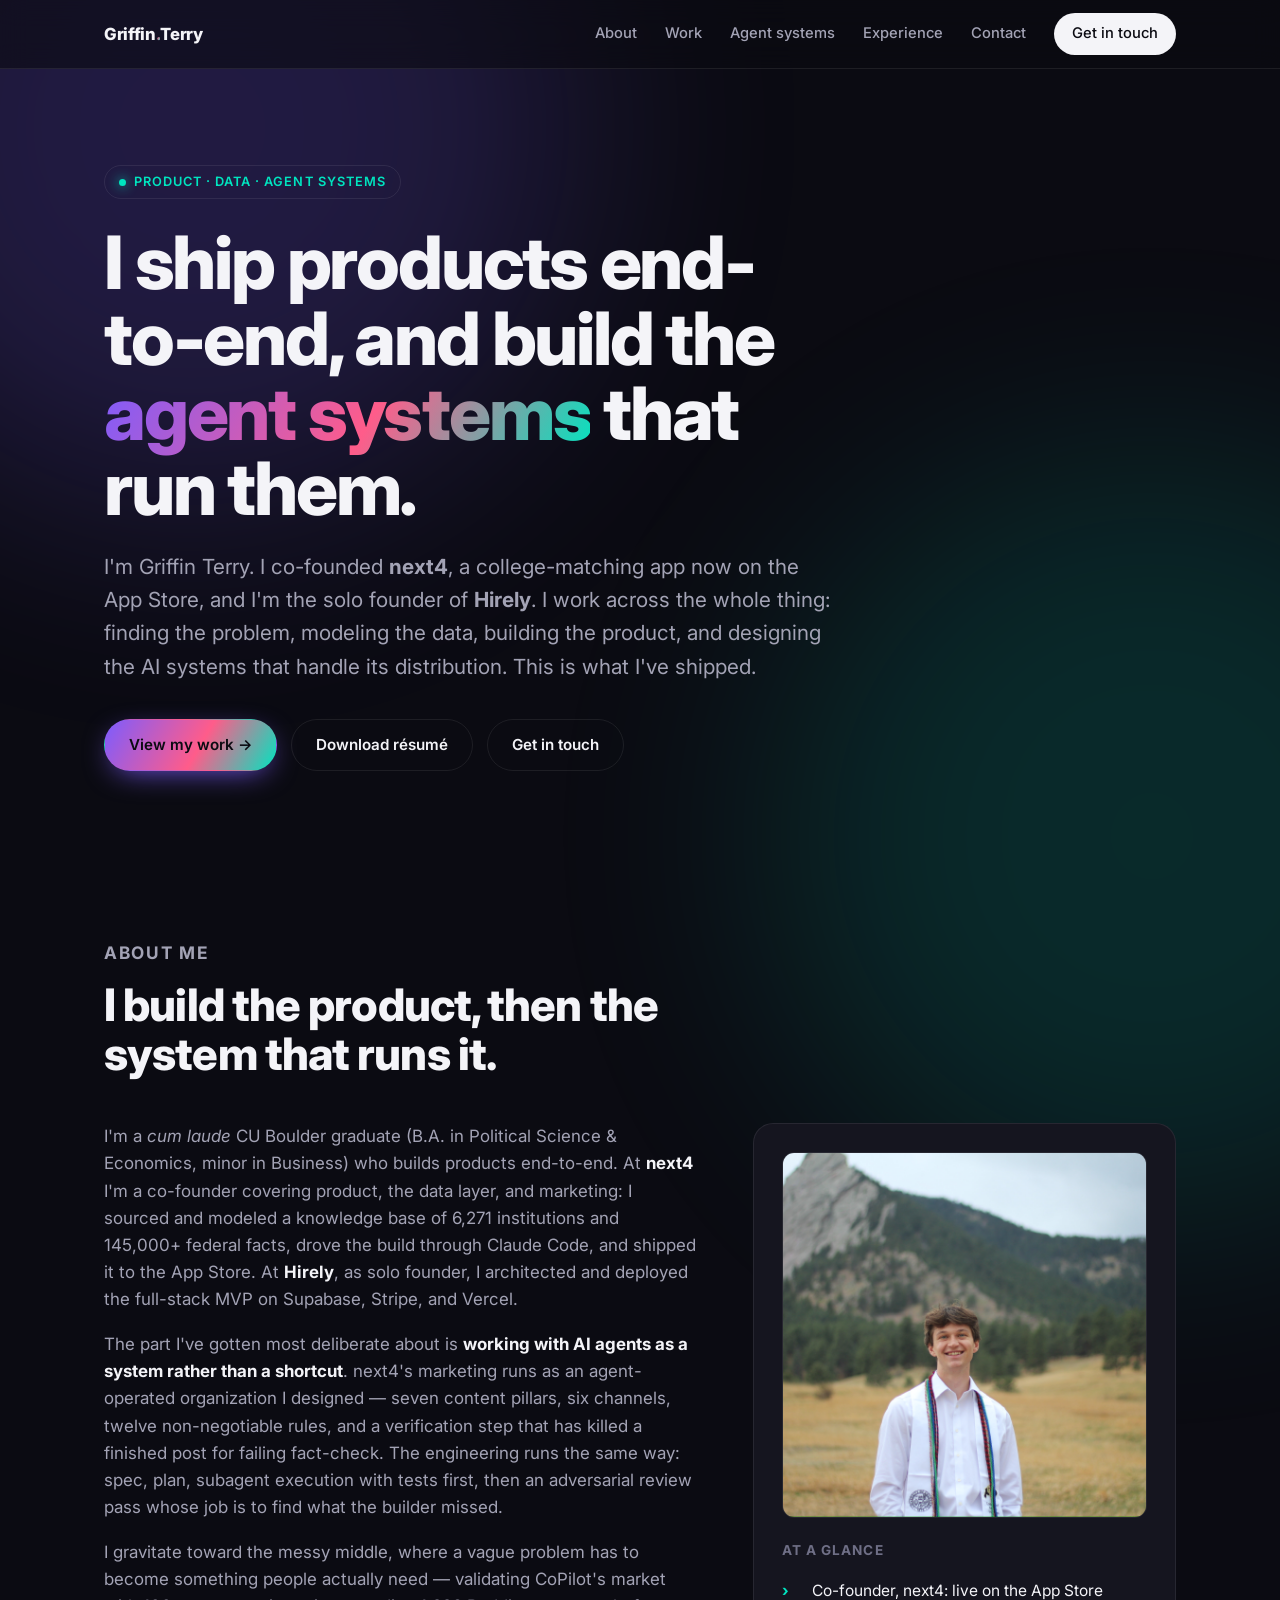
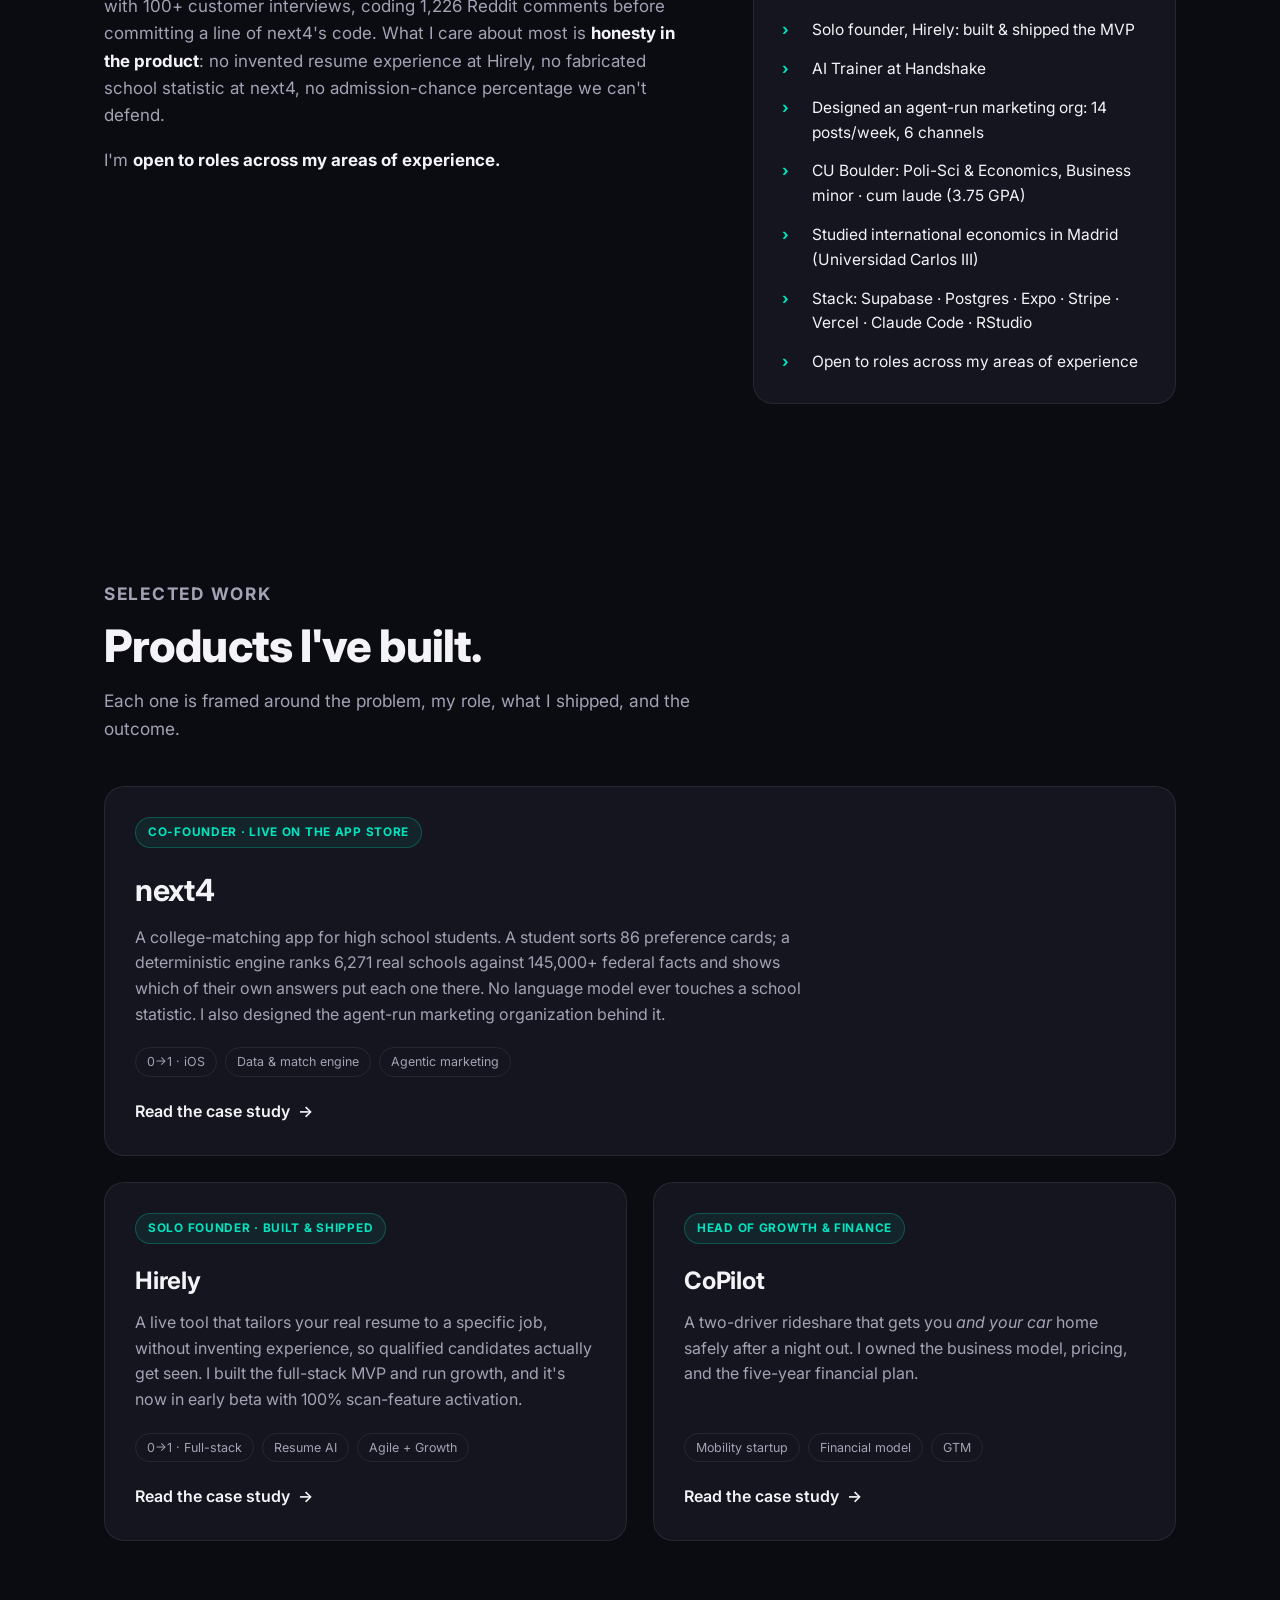
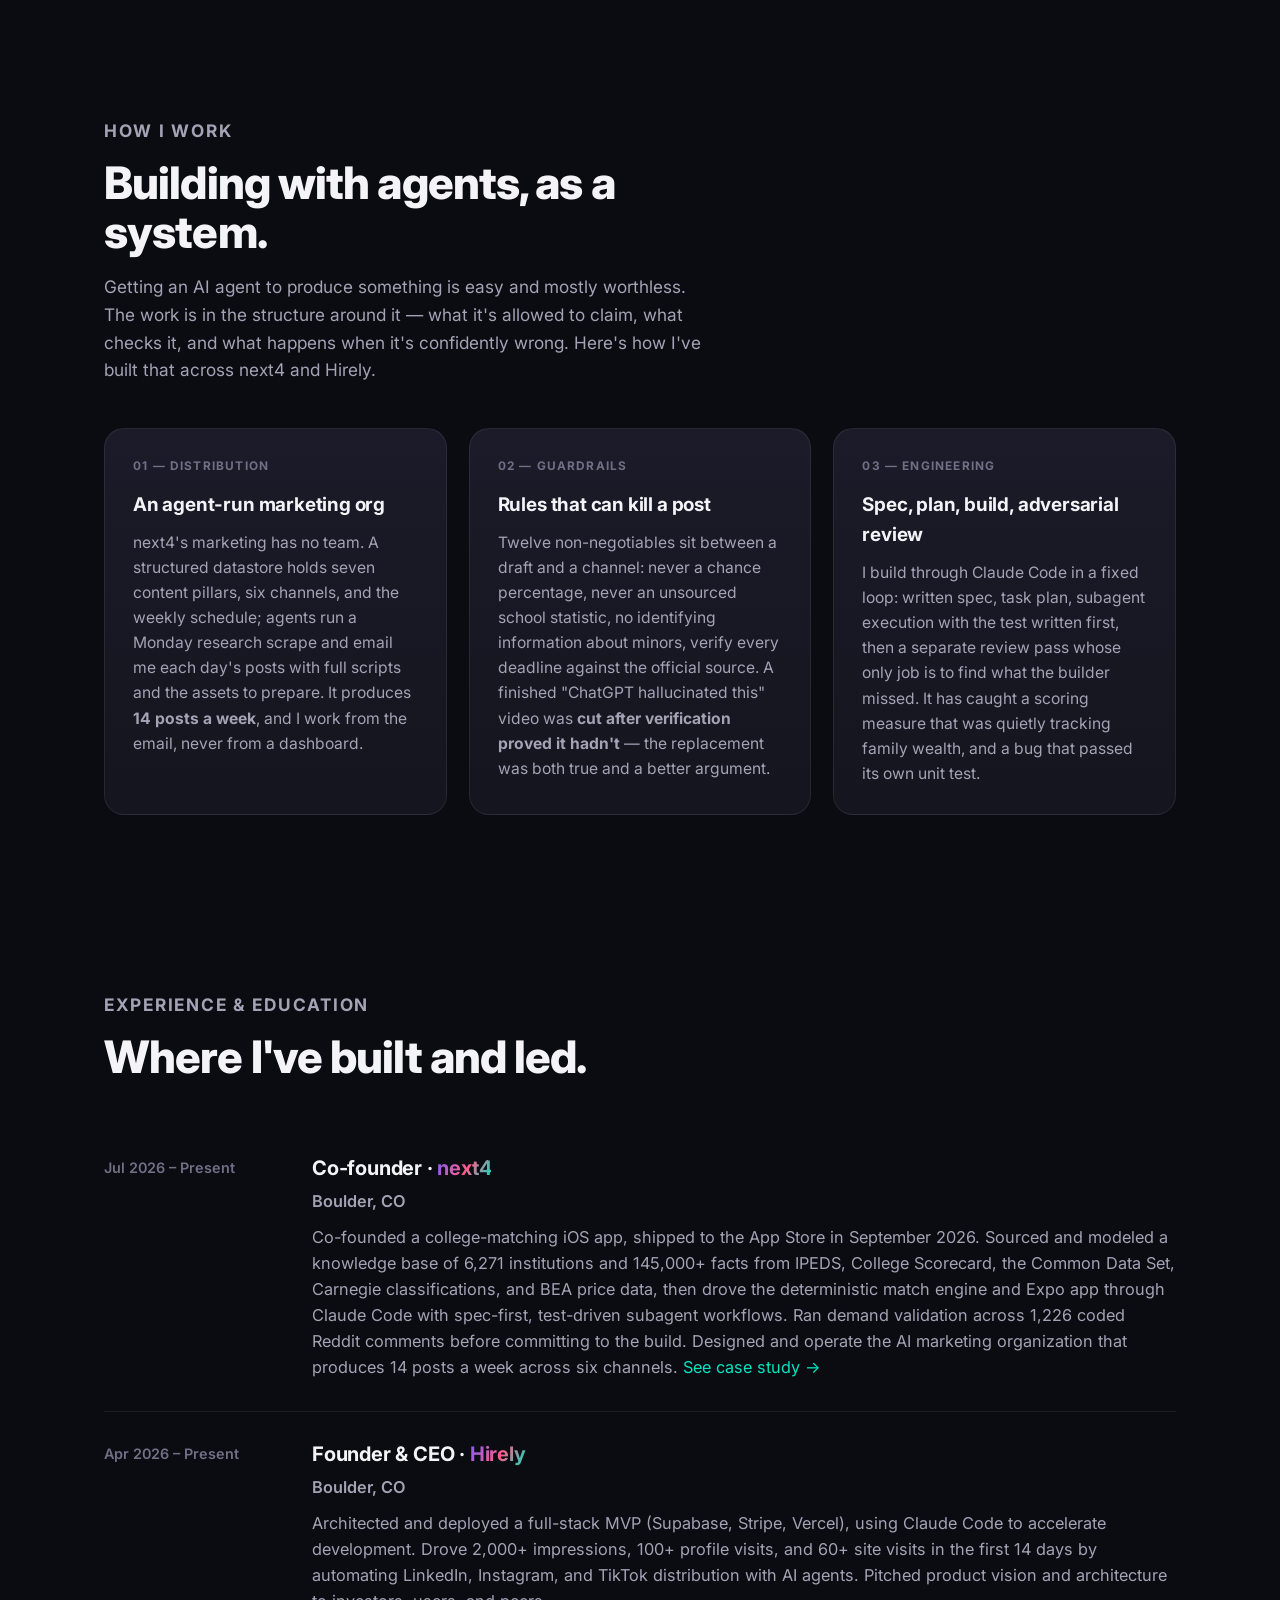
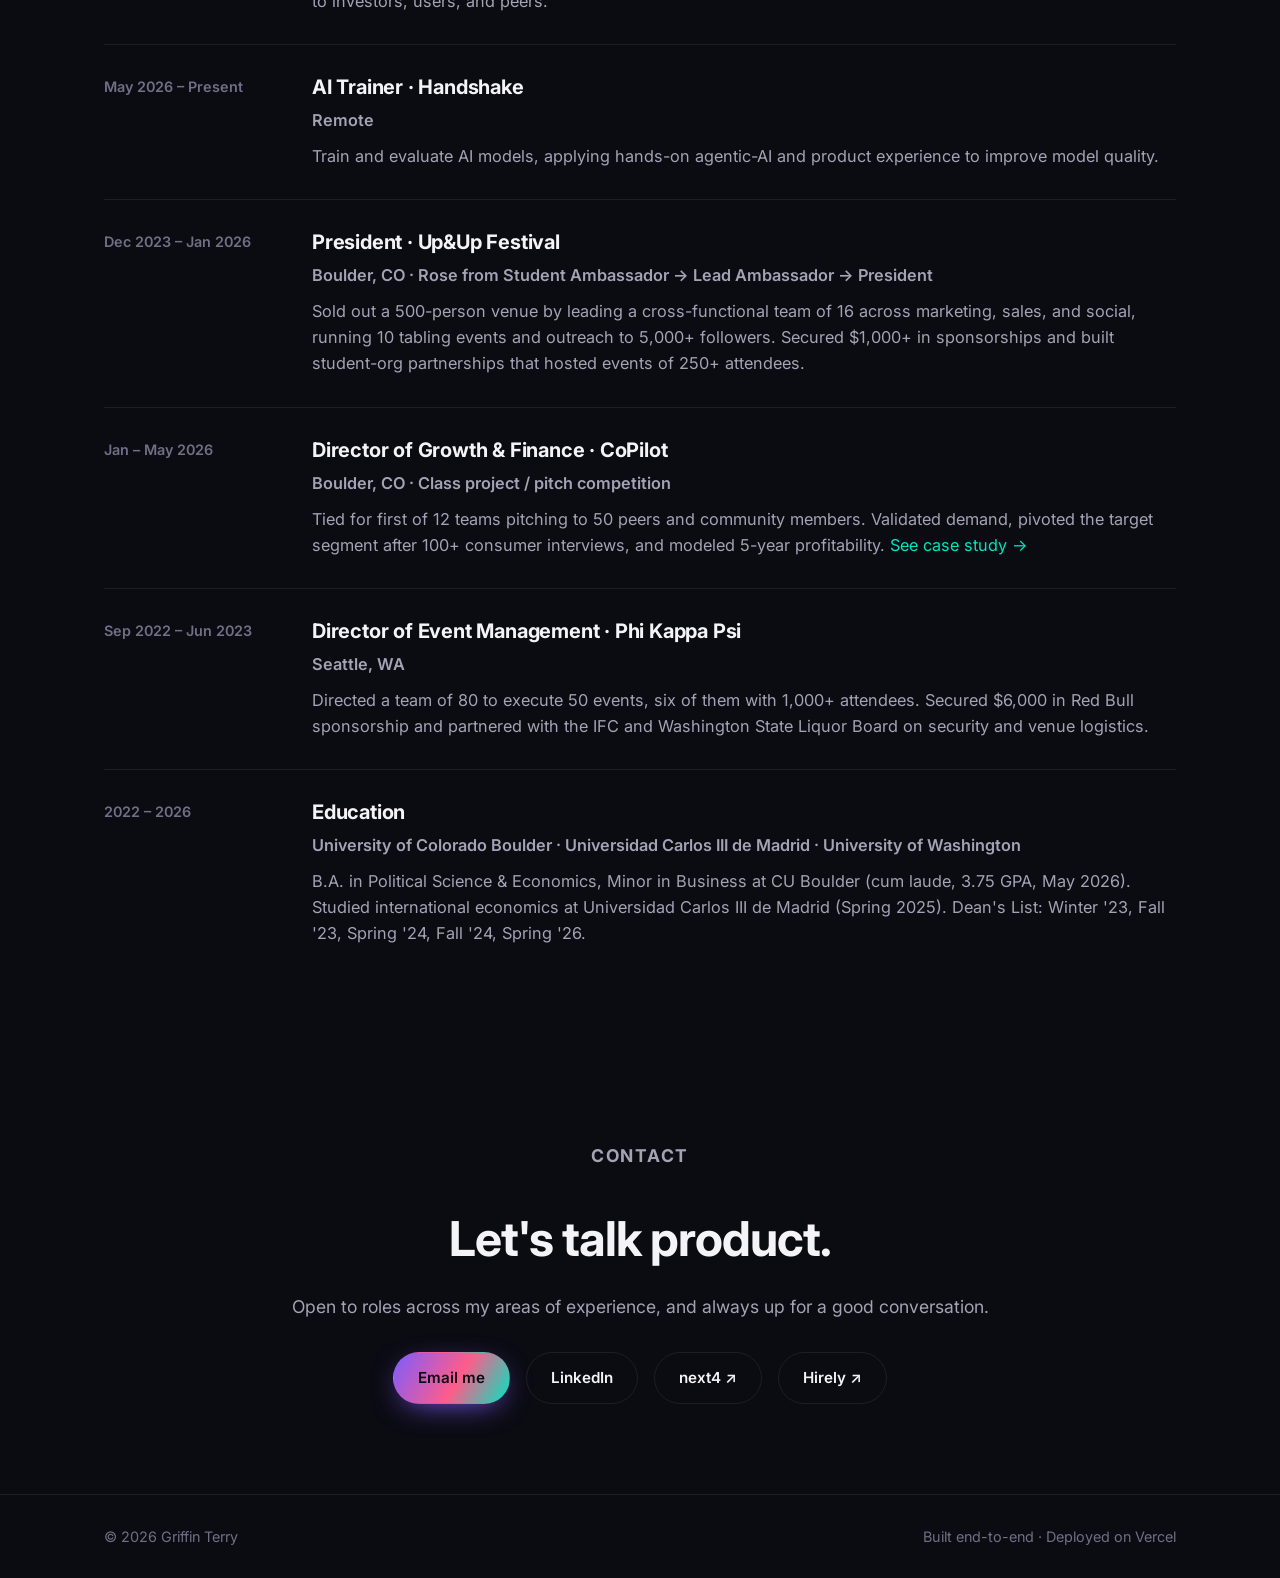
==== commit 0a5c79b0: "Add next4 case study and reframe site around agent systems next4 is now the lead project: a college-" ====
--- a/index.html
+++ b/index.html
@@ -3,8 +3,8 @@
 <head>
   <meta charset="UTF-8" />
   <meta name="viewport" content="width=device-width, initial-scale=1.0" />
-  <title>Griffin Terry: Product Portfolio</title>
-  <meta name="description" content="Griffin Terry: solo founder & product builder. A portfolio of products I've shipped end-to-end." />
+  <title>Griffin Terry: Product &amp; Agent Systems Portfolio</title>
+  <meta name="description" content="Griffin Terry: product builder and founder. I ship 0→1 products end-to-end and design the AI agent systems that run them — next4, Hirely, CoPilot." />
   <link rel="preconnect" href="https://fonts.googleapis.com" />
   <link rel="preconnect" href="https://fonts.gstatic.com" crossorigin />
   <link href="https://fonts.googleapis.com/css2?family=Inter:wght@400;500;600;700;800&display=swap" rel="stylesheet" />
@@ -18,6 +18,7 @@
       <nav class="nav__links">
         <a href="#about">About</a>
         <a href="#work">Work</a>
+        <a href="#agents">Agent systems</a>
         <a href="#experience">Experience</a>
         <a href="#contact">Contact</a>
         <a href="#contact" class="nav__cta">Get in touch</a>
@@ -30,9 +31,9 @@
     <!-- Hero -->
     <section class="hero">
       <div class="container">
-        <span class="eyebrow reveal"><span class="dot"></span> Product · Solo Founder · Builder</span>
-        <h1 class="reveal">I build products that <span class="grad">solve real problems</span>, then ship them.</h1>
-        <p class="lead reveal">I'm Griffin Terry, the solo founder of Hirely. I work across the whole process, from spotting a problem to scoping the product, building it, and getting it in front of users. This is what I've shipped.</p>
+        <span class="eyebrow reveal"><span class="dot"></span> Product · Data · Agent Systems</span>
+        <h1 class="reveal">I ship products end-to-end, and build the <span class="grad">agent systems</span> that run them.</h1>
+        <p class="lead reveal">I'm Griffin Terry. I co-founded <strong>next4</strong>, a college-matching app now on the App Store, and I'm the solo founder of <strong>Hirely</strong>. I work across the whole thing: finding the problem, modeling the data, building the product, and designing the AI systems that handle its distribution. This is what I've shipped.</p>
         <div class="hero__actions reveal">
           <a href="#work" class="btn btn--primary">View my work →</a>
           <a href="assets/GriffinTerry-Resume.pdf" target="_blank" rel="noopener" class="btn btn--ghost">Download résumé</a>
@@ -46,23 +47,26 @@
       <div class="container">
         <div class="section__head reveal">
           <p class="section__kicker">About me</p>
-          <h2>Founder-minded, product-obsessed.</h2>
+          <h2>I build the product, then the system that runs it.</h2>
         </div>
         <div class="about">
           <div class="about__body reveal">
-            <p>I'm the <strong>solo founder of Hirely</strong> and a <em>cum laude</em> CU Boulder graduate (B.A. in Political Science &amp; Economics, minor in Business). I build products end-to-end. I architected and shipped Hirely's full-stack MVP on Supabase, Stripe, and Vercel, and I ran its growth across LinkedIn, Instagram, and TikTok.</p>
-            <p>I gravitate toward the messy middle of product work, where a vague problem has to be turned into something users actually need. That instinct runs through everything here, from validating CoPilot's market with 100+ customer interviews to automating Hirely's distribution with AI agents. What I care about most is <strong>honesty in the product</strong>, building things that genuinely work for people.</p>
+            <p>I'm a <em>cum laude</em> CU Boulder graduate (B.A. in Political Science &amp; Economics, minor in Business) who builds products end-to-end. At <strong>next4</strong> I'm a co-founder covering product, the data layer, and marketing: I sourced and modeled a knowledge base of 6,271 institutions and 145,000+ federal facts, drove the build through Claude Code, and shipped it to the App Store. At <strong>Hirely</strong>, as solo founder, I architected and deployed the full-stack MVP on Supabase, Stripe, and Vercel.</p>
+            <p>The part I've gotten most deliberate about is <strong>working with AI agents as a system rather than a shortcut</strong>. next4's marketing runs as an agent-operated organization I designed — seven content pillars, six channels, twelve non-negotiable rules, and a verification step that has killed a finished post for failing fact-check. The engineering runs the same way: spec, plan, subagent execution with tests first, then an adversarial review pass whose job is to find what the builder missed.</p>
+            <p>I gravitate toward the messy middle, where a vague problem has to become something people actually need — validating CoPilot's market with 100+ customer interviews, coding 1,226 Reddit comments before committing a line of next4's code. What I care about most is <strong>honesty in the product</strong>: no invented resume experience at Hirely, no fabricated school statistic at next4, no admission-chance percentage we can't defend.</p>
             <p>I'm <strong>open to roles across my areas of experience.</strong></p>
           </div>
           <aside class="about__card reveal">
             <img class="headshot" src="assets/headshot.jpg" alt="Griffin Terry" loading="lazy" onerror="this.style.display='none'" />
             <h3>At a glance</h3>
             <ul class="factlist">
+              <li><b>›</b> <span>Co-founder, next4: live on the App Store</span></li>
               <li><b>›</b> <span>Solo founder, Hirely: built &amp; shipped the MVP</span></li>
               <li><b>›</b> <span>AI Trainer at Handshake</span></li>
+              <li><b>›</b> <span>Designed an agent-run marketing org: 14 posts/week, 6 channels</span></li>
               <li><b>›</b> <span>CU Boulder: Poli-Sci &amp; Economics, Business minor · cum laude (3.75 GPA)</span></li>
               <li><b>›</b> <span>Studied international economics in Madrid (Universidad Carlos III)</span></li>
-              <li><b>›</b> <span>Stack: Supabase · Stripe · Vercel · Agentic AI · RStudio</span></li>
+              <li><b>›</b> <span>Stack: Supabase · Postgres · Expo · Stripe · Vercel · Claude Code · RStudio</span></li>
               <li><b>›</b> <span>Open to roles across my areas of experience</span></li>
             </ul>
           </aside>
@@ -79,6 +83,19 @@
           <p>Each one is framed around the problem, my role, what I shipped, and the outcome.</p>
         </div>
         <div class="projects-grid">
+          <!-- next4 -->
+          <a class="pcard pcard--wide reveal" href="projects/next4.html">
+            <span class="pcard__tag">Co-founder · Live on the App Store</span>
+            <h3>next4</h3>
+            <p>A college-matching app for high school students. A student sorts 86 preference cards; a deterministic engine ranks 6,271 real schools against 145,000+ federal facts and shows which of their own answers put each one there. No language model ever touches a school statistic. I also designed the agent-run marketing organization behind it.</p>
+            <div class="pcard__meta">
+              <span class="chip">0→1 · iOS</span>
+              <span class="chip">Data &amp; match engine</span>
+              <span class="chip">Agentic marketing</span>
+            </div>
+            <span class="pcard__link">Read the case study <span class="arrow">→</span></span>
+          </a>
+
           <!-- Hirely -->
           <a class="pcard reveal" href="projects/hirely.html">
             <span class="pcard__tag">Solo founder · Built &amp; shipped</span>
@@ -108,6 +125,34 @@
       </div>
     </section>
 
+    <!-- Agent systems -->
+    <section class="section" id="agents">
+      <div class="container">
+        <div class="section__head reveal">
+          <p class="section__kicker">How I work</p>
+          <h2>Building with agents, as a system.</h2>
+          <p>Getting an AI agent to produce something is easy and mostly worthless. The work is in the structure around it — what it's allowed to claim, what checks it, and what happens when it's confidently wrong. Here's how I've built that across next4 and Hirely.</p>
+        </div>
+        <div class="agents">
+          <article class="acard reveal">
+            <span class="acard__i">01 — Distribution</span>
+            <h3>An agent-run marketing org</h3>
+            <p>next4's marketing has no team. A structured datastore holds seven content pillars, six channels, and the weekly schedule; agents run a Monday research scrape and email me each day's posts with full scripts and the assets to prepare. It produces <strong>14 posts a week</strong>, and I work from the email, never from a dashboard.</p>
+          </article>
+          <article class="acard reveal">
+            <span class="acard__i">02 — Guardrails</span>
+            <h3>Rules that can kill a post</h3>
+            <p>Twelve non-negotiables sit between a draft and a channel: never a chance percentage, never an unsourced school statistic, no identifying information about minors, verify every deadline against the official source. A finished "ChatGPT hallucinated this" video was <strong>cut after verification proved it hadn't</strong> — the replacement was both true and a better argument.</p>
+          </article>
+          <article class="acard reveal">
+            <span class="acard__i">03 — Engineering</span>
+            <h3>Spec, plan, build, adversarial review</h3>
+            <p>I build through Claude Code in a fixed loop: written spec, task plan, subagent execution with the test written first, then a separate review pass whose only job is to find what the builder missed. It has caught a scoring measure that was quietly tracking family wealth, and a bug that passed its own unit test.</p>
+          </article>
+        </div>
+      </div>
+    </section>
+
     <!-- Experience -->
     <section class="section" id="experience">
       <div class="container">
@@ -116,6 +161,14 @@
           <h2>Where I've built and led.</h2>
         </div>
         <div class="timeline">
+          <div class="trow reveal">
+            <div class="trow__when">Jul 2026 – Present</div>
+            <div class="trow__what">
+              <h3>Co-founder · <span class="grad">next4</span></h3>
+              <p class="trow__where">Boulder, CO</p>
+              <p>Co-founded a college-matching iOS app, shipped to the App Store in September 2026. Sourced and modeled a knowledge base of 6,271 institutions and 145,000+ facts from IPEDS, College Scorecard, the Common Data Set, Carnegie classifications, and BEA price data, then drove the deterministic match engine and Expo app through Claude Code with spec-first, test-driven subagent workflows. Ran demand validation across 1,226 coded Reddit comments before committing to the build. Designed and operate the AI marketing organization that produces 14 posts a week across six channels. <a href="projects/next4.html" style="color:var(--accent-2)">See case study →</a></p>
+            </div>
+          </div>
           <div class="trow reveal">
             <div class="trow__when">Apr 2026 – Present</div>
             <div class="trow__what">
@@ -177,6 +230,7 @@
         <div class="contact__links">
           <a class="btn btn--primary" href="mailto:griffinrterry@gmail.com">Email me</a>
           <a class="btn btn--ghost" href="https://www.linkedin.com/in/griffin-terry-2123aa252" target="_blank" rel="noopener">LinkedIn</a>
+          <a class="btn btn--ghost" href="https://apps.apple.com/app/id6806343171" target="_blank" rel="noopener">next4 ↗</a>
           <a class="btn btn--ghost" href="https://www.hirelyapply.com" target="_blank" rel="noopener">Hirely ↗</a>
         </div>
       </div>
--- a/styles.css
+++ b/styles.css
@@ -458,3 +458,92 @@
   .reveal { opacity: 1; transform: none; transition: none; }
   html { scroll-behavior: auto; }
 }
+
+/* ---------- next4 / agent-system components ---------- */
+
+/* Phone screenshots: 3-up grid, no masonry (shots are uniform height) */
+.shots--phone { column-count: auto; display: grid; grid-template-columns: repeat(3, 1fr); gap: 18px; }
+.shots--phone .shot { break-inside: auto; margin-bottom: 0; }
+.shots--phone .shot img { border-radius: var(--radius-sm); }
+
+/* Horizontal asset strip (carousel slides, generated assets) */
+.strip {
+  display: flex; gap: 14px; overflow-x: auto; padding: 4px 0 16px;
+  scroll-snap-type: x mandatory; -webkit-overflow-scrolling: touch;
+}
+.strip::-webkit-scrollbar { height: 8px; }
+.strip::-webkit-scrollbar-thumb { background: var(--line); border-radius: 99px; }
+.strip figure {
+  flex: 0 0 auto; width: 232px; scroll-snap-align: start;
+  background: var(--card); border: 1px solid var(--line); border-radius: var(--radius-sm); overflow: hidden;
+}
+.strip img, .strip video { display: block; width: 100%; height: auto; }
+
+/* Two-column media + text block */
+.split { display: grid; grid-template-columns: 258px 1fr; gap: 32px; align-items: start; margin: 10px 0 8px; }
+.split video, .split img {
+  width: 100%; border-radius: var(--radius-sm); border: 1px solid var(--line); display: block;
+}
+.split p:last-child { margin-bottom: 0; }
+
+/* Numbered system steps */
+.flow { display: grid; gap: 14px; margin: 8px 0 20px; max-width: 74ch; }
+.flow__step {
+  display: grid; grid-template-columns: 34px 1fr; gap: 16px; align-items: start;
+  background: var(--card); border: 1px solid var(--line); border-radius: var(--radius-sm); padding: 18px 20px;
+}
+.flow__step b {
+  width: 30px; height: 30px; border-radius: 50%; display: grid; place-items: center;
+  font-size: 0.85rem; font-weight: 700; color: var(--bg);
+  background: var(--accent-2);
+}
+.flow__step h4 { font-size: 1rem; margin-bottom: 4px; }
+.flow__step p { color: var(--muted); font-size: 0.97rem; margin: 0; max-width: none; }
+
+/* Pillar / rule grid */
+.grid-cards { display: grid; grid-template-columns: repeat(auto-fit, minmax(240px, 1fr)); gap: 16px; margin: 10px 0 20px; }
+.gcard {
+  background: var(--card); border: 1px solid var(--line); border-radius: var(--radius-sm); padding: 20px;
+}
+.gcard span {
+  display: block; font-size: 0.72rem; text-transform: uppercase; letter-spacing: 0.09em;
+  color: var(--accent-2); font-weight: 700; margin-bottom: 8px;
+}
+.gcard h4 { font-size: 1.02rem; margin-bottom: 8px; letter-spacing: -0.01em; }
+.gcard p { color: var(--muted); font-size: 0.94rem; margin: 0; max-width: none; }
+
+/* Rules list: the pre-post checklist */
+.rules { display: grid; gap: 10px; margin: 10px 0 20px; max-width: 78ch; }
+.rule {
+  display: grid; grid-template-columns: auto 1fr; gap: 14px; align-items: baseline;
+  border-left: 2px solid var(--accent-3); padding: 12px 0 12px 18px;
+}
+.rule b { color: var(--text); font-size: 0.95rem; white-space: nowrap; }
+.rule span { color: var(--muted); font-size: 0.95rem; }
+
+/* Homepage agent-systems section */
+.agents { display: grid; grid-template-columns: repeat(3, 1fr); gap: 22px; }
+.acard {
+  background: linear-gradient(180deg, var(--card-2), var(--card));
+  border: 1px solid var(--line); border-radius: var(--radius); padding: 28px;
+}
+.acard__i { font-size: 0.74rem; text-transform: uppercase; letter-spacing: 0.1em; color: var(--muted-2); font-weight: 700; margin-bottom: 14px; display: block; }
+.acard h3 { font-size: 1.18rem; margin-bottom: 10px; letter-spacing: -0.01em; }
+.acard p { color: var(--muted); font-size: 0.98rem; }
+
+@media (max-width: 860px) {
+  .agents { grid-template-columns: 1fr; }
+  .split { grid-template-columns: 1fr; gap: 20px; }
+  .split video, .split img { max-width: 300px; }
+  .shots--phone { grid-template-columns: repeat(2, 1fr); }
+}
+@media (max-width: 560px) {
+  .shots--phone { grid-template-columns: 1fr; }
+  .rule { grid-template-columns: 1fr; gap: 4px; }
+}
+
+/* Featured project card spans the grid */
+.pcard--wide { grid-column: 1 / -1; }
+.pcard--wide h3 { font-size: 1.9rem; }
+.pcard--wide p { max-width: 68ch; }
+@media (max-width: 860px) { .pcard--wide h3 { font-size: 1.5rem; } }
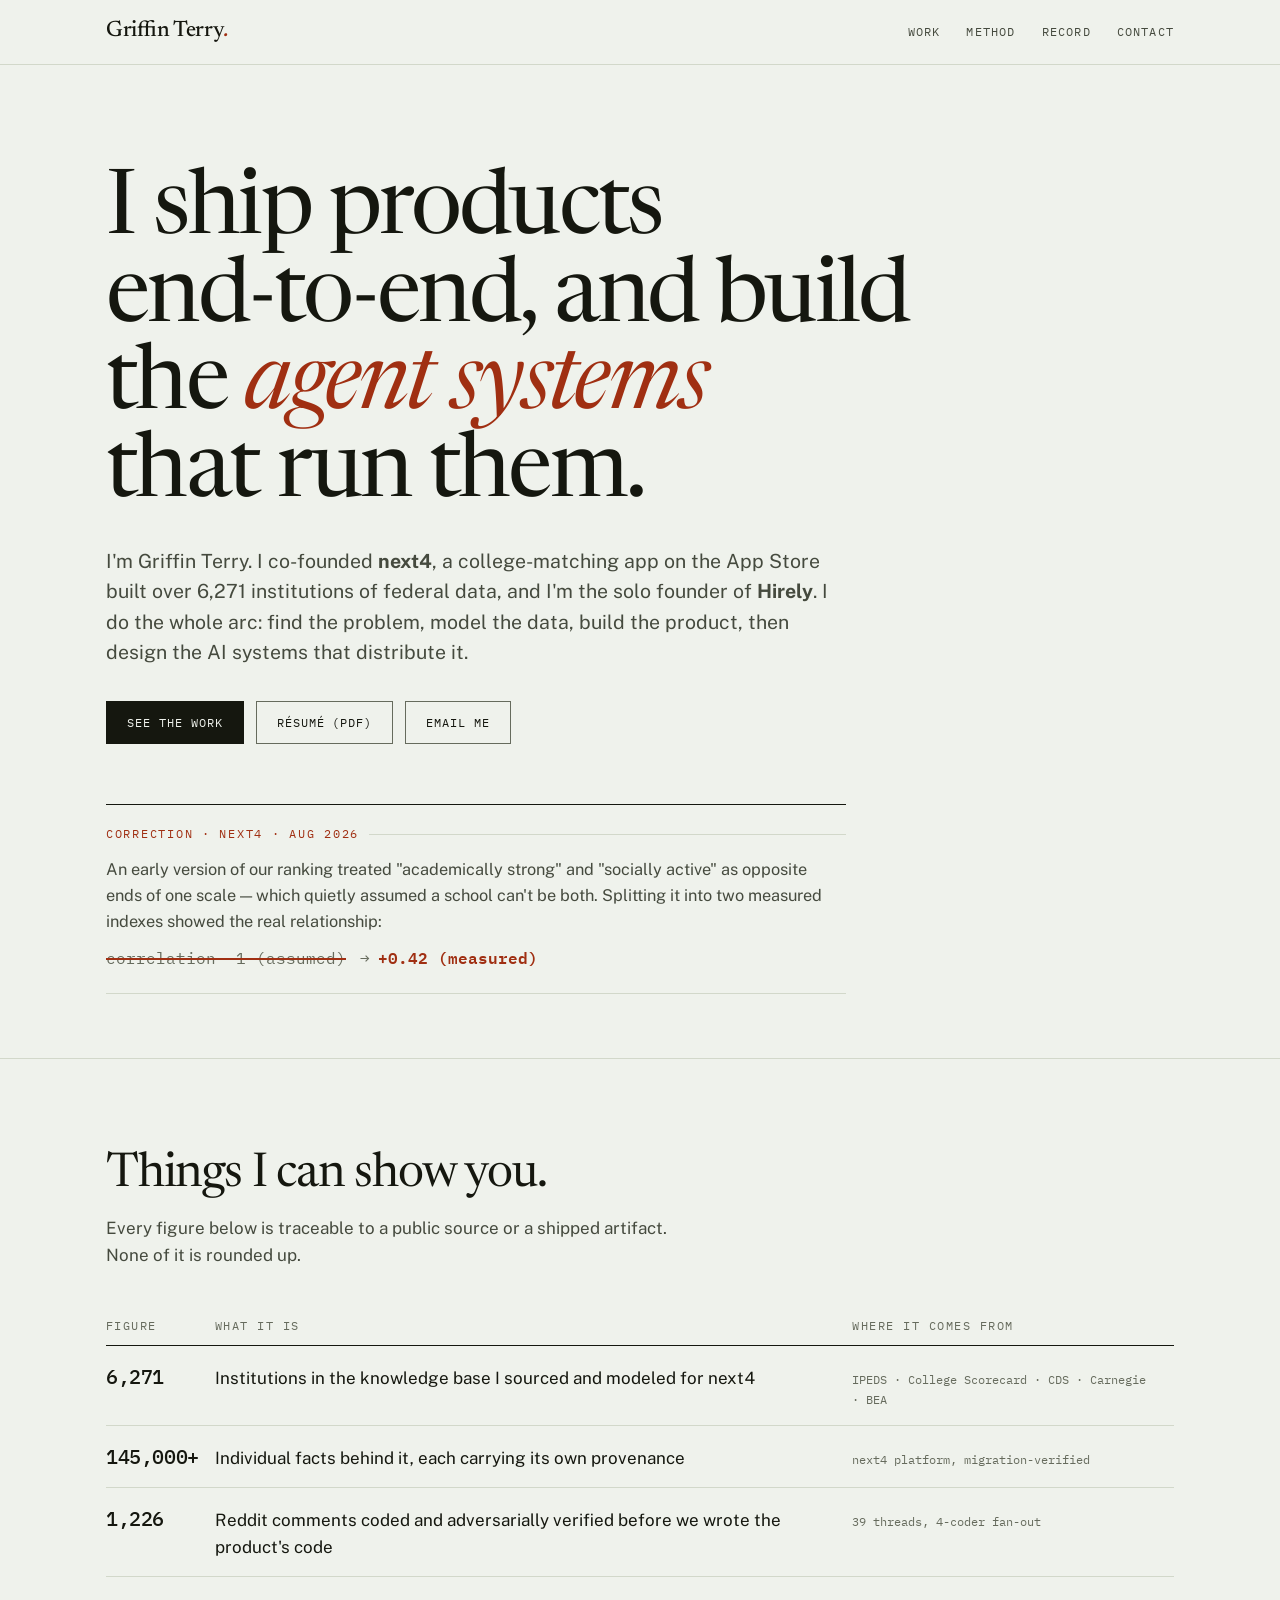
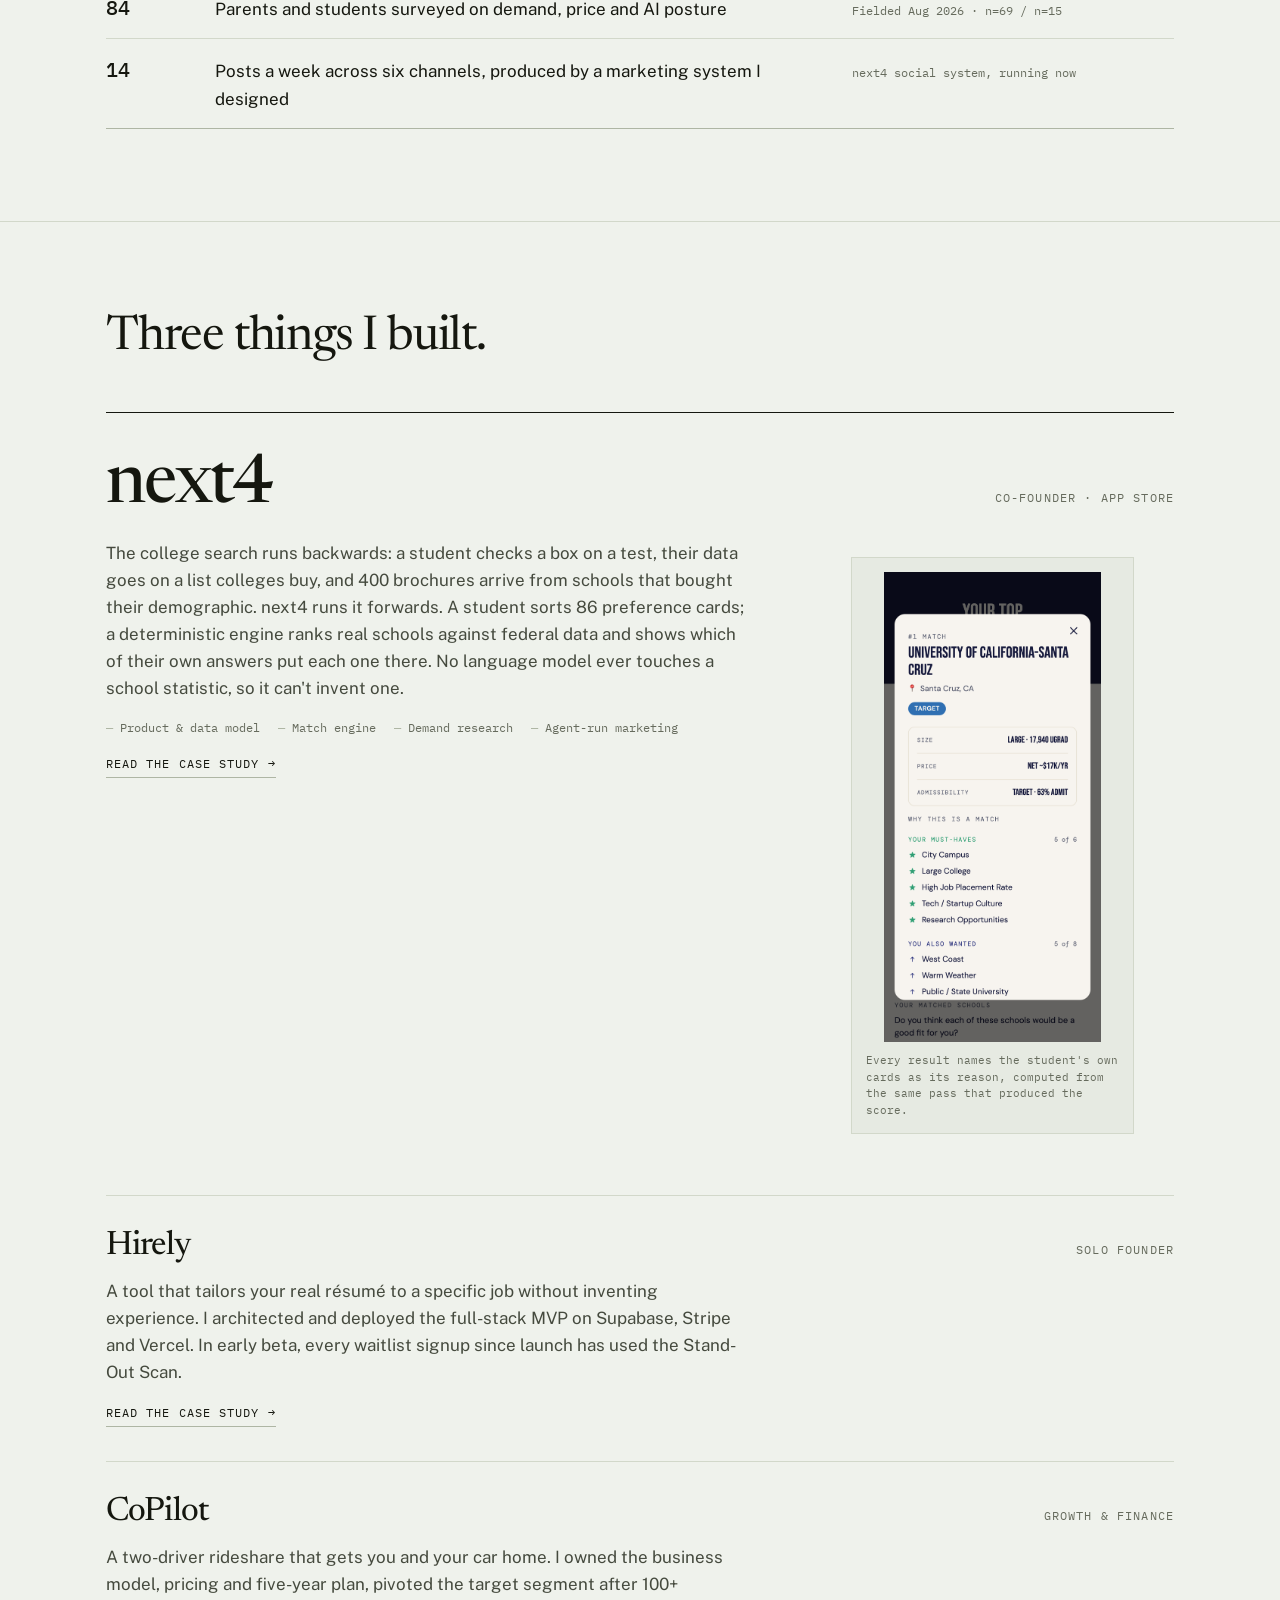
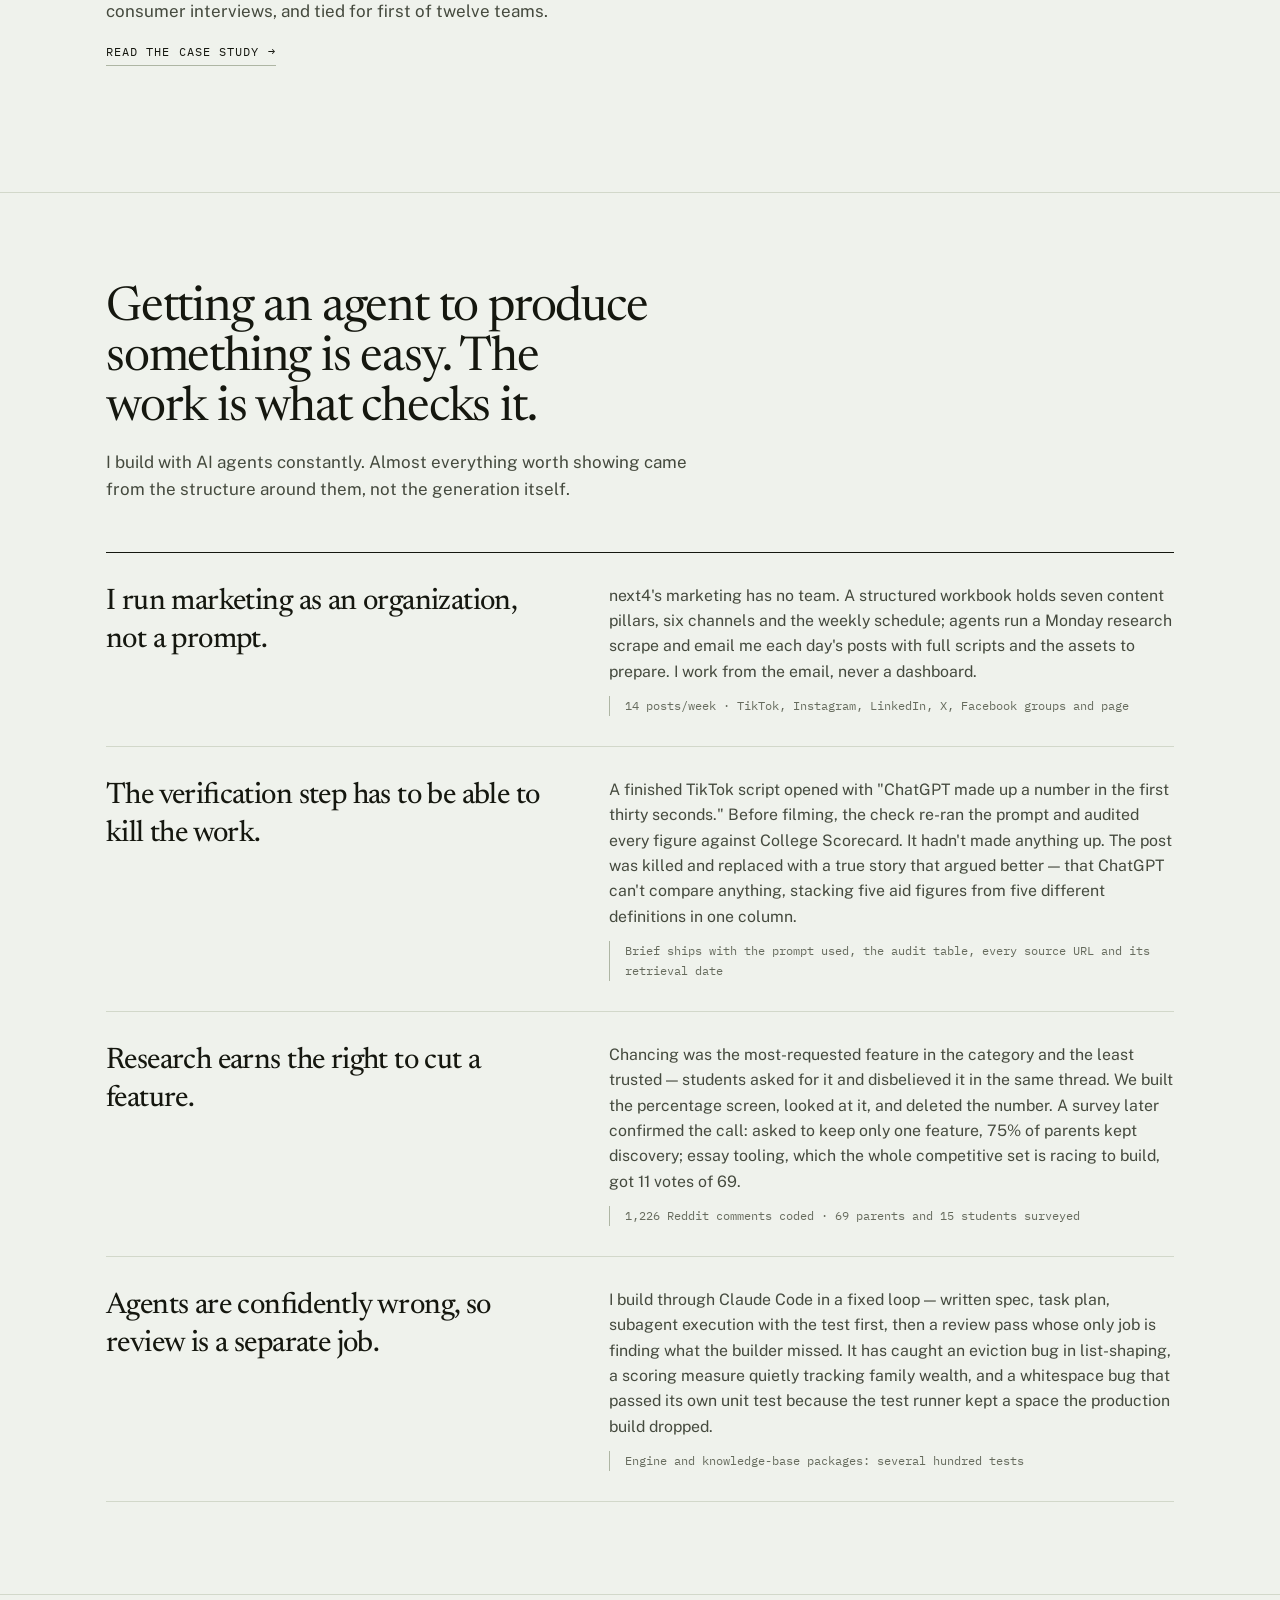
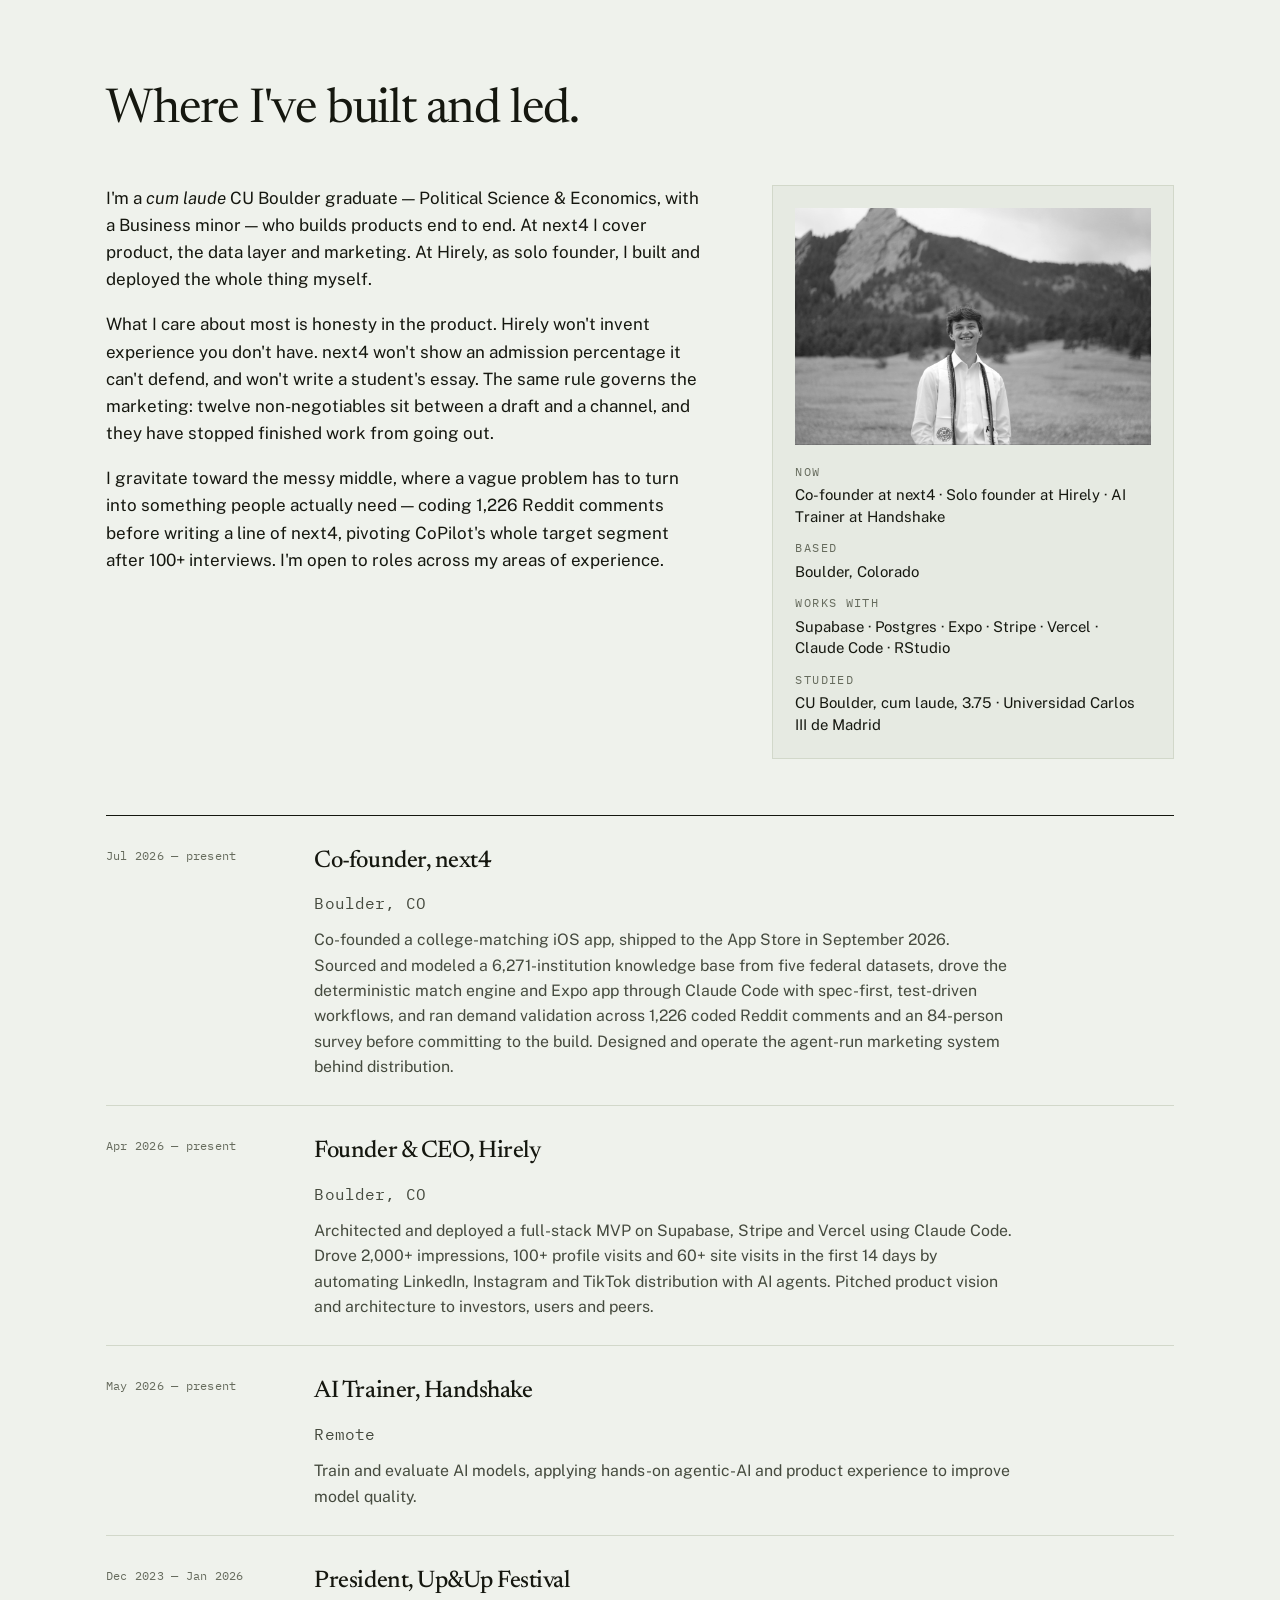
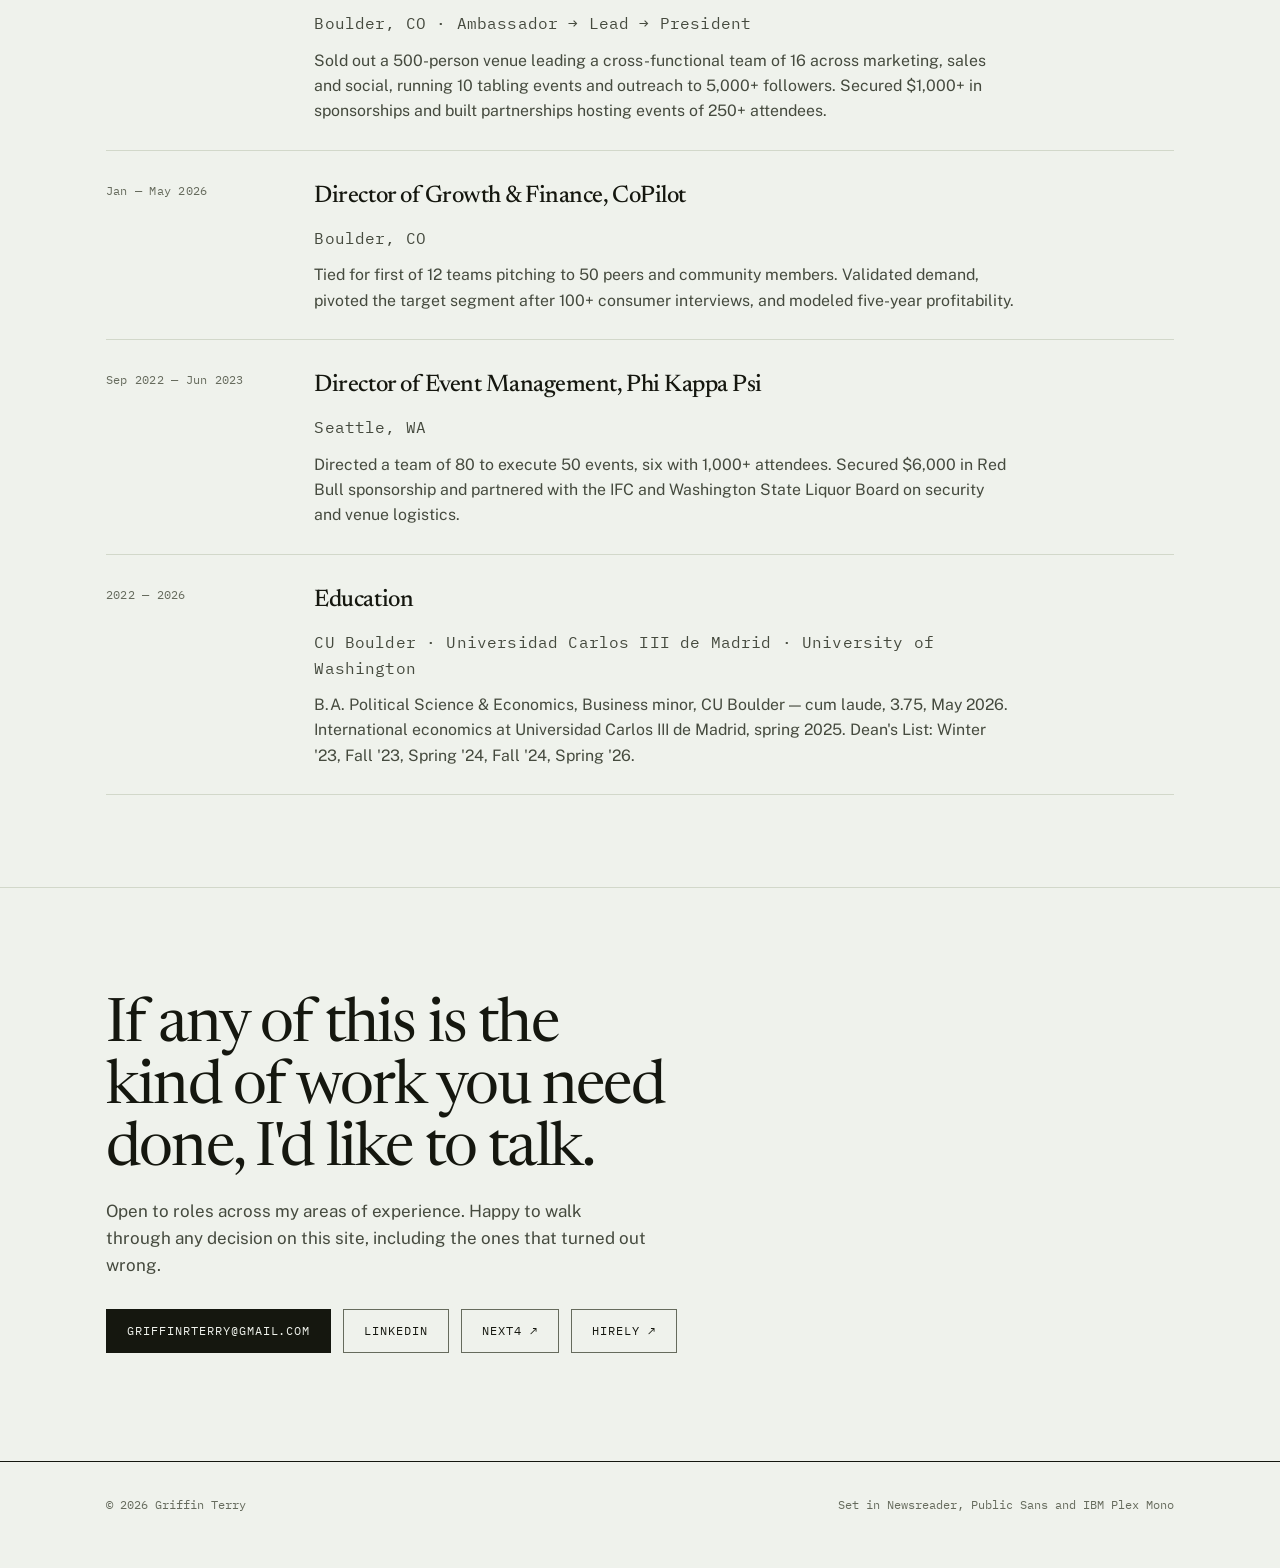
==== commit 3130131b: "Redesign homepage: replace gradient theme with "working record" The previous look — dark ground, vio" ====
--- a/index.html
+++ b/index.html
@@ -1,249 +1,298 @@
 <!DOCTYPE html>
 <html lang="en">
 <head>
-  <meta charset="UTF-8" />
-  <meta name="viewport" content="width=device-width, initial-scale=1.0" />
-  <title>Griffin Terry: Product &amp; Agent Systems Portfolio</title>
-  <meta name="description" content="Griffin Terry: product builder and founder. I ship 0→1 products end-to-end and design the AI agent systems that run them — next4, Hirely, CoPilot." />
-  <link rel="preconnect" href="https://fonts.googleapis.com" />
-  <link rel="preconnect" href="https://fonts.gstatic.com" crossorigin />
-  <link href="https://fonts.googleapis.com/css2?family=Inter:wght@400;500;600;700;800&display=swap" rel="stylesheet" />
-  <link rel="stylesheet" href="styles.css" />
+<meta charset="UTF-8" />
+<meta name="viewport" content="width=device-width, initial-scale=1.0" />
+<title>Griffin Terry — Product, data, and agent systems</title>
+<meta name="description" content="Griffin Terry ships products end-to-end and builds the agent systems that run them. Co-founder of next4 (live on the App Store), solo founder of Hirely." />
+<link rel="preconnect" href="https://fonts.googleapis.com" />
+<link rel="preconnect" href="https://fonts.gstatic.com" crossorigin />
+<link href="https://fonts.googleapis.com/css2?family=Newsreader:ital,opsz,wght@0,6..72,300..700;1,6..72,400..600&family=Public+Sans:ital,wght@0,400..700;1,400&family=IBM+Plex+Mono:wght@400;500;600&display=swap" rel="stylesheet" />
+<link rel="stylesheet" href="record.css" />
 </head>
 <body>
-  <!-- Nav -->
-  <header class="nav">
-    <div class="container nav__inner">
-      <a href="#top" class="brand">Griffin<span>.</span>Terry</a>
-      <nav class="nav__links">
-        <a href="#about">About</a>
-        <a href="#work">Work</a>
-        <a href="#agents">Agent systems</a>
-        <a href="#experience">Experience</a>
-        <a href="#contact">Contact</a>
-        <a href="#contact" class="nav__cta">Get in touch</a>
-      </nav>
-      <button class="nav__toggle" aria-label="Menu">☰</button>
-    </div>
-  </header>
-
-  <main id="top">
-    <!-- Hero -->
-    <section class="hero">
-      <div class="container">
-        <span class="eyebrow reveal"><span class="dot"></span> Product · Data · Agent Systems</span>
-        <h1 class="reveal">I ship products end-to-end, and build the <span class="grad">agent systems</span> that run them.</h1>
-        <p class="lead reveal">I'm Griffin Terry. I co-founded <strong>next4</strong>, a college-matching app now on the App Store, and I'm the solo founder of <strong>Hirely</strong>. I work across the whole thing: finding the problem, modeling the data, building the product, and designing the AI systems that handle its distribution. This is what I've shipped.</p>
-        <div class="hero__actions reveal">
-          <a href="#work" class="btn btn--primary">View my work →</a>
-          <a href="assets/GriffinTerry-Resume.pdf" target="_blank" rel="noopener" class="btn btn--ghost">Download résumé</a>
-          <a href="#contact" class="btn btn--ghost">Get in touch</a>
-        </div>
-      </div>
-    </section>
-
-    <!-- About -->
-    <section class="section" id="about">
-      <div class="container">
-        <div class="section__head reveal">
-          <p class="section__kicker">About me</p>
-          <h2>I build the product, then the system that runs it.</h2>
-        </div>
-        <div class="about">
-          <div class="about__body reveal">
-            <p>I'm a <em>cum laude</em> CU Boulder graduate (B.A. in Political Science &amp; Economics, minor in Business) who builds products end-to-end. At <strong>next4</strong> I'm a co-founder covering product, the data layer, and marketing: I sourced and modeled a knowledge base of 6,271 institutions and 145,000+ federal facts, drove the build through Claude Code, and shipped it to the App Store. At <strong>Hirely</strong>, as solo founder, I architected and deployed the full-stack MVP on Supabase, Stripe, and Vercel.</p>
-            <p>The part I've gotten most deliberate about is <strong>working with AI agents as a system rather than a shortcut</strong>. next4's marketing runs as an agent-operated organization I designed — seven content pillars, six channels, twelve non-negotiable rules, and a verification step that has killed a finished post for failing fact-check. The engineering runs the same way: spec, plan, subagent execution with tests first, then an adversarial review pass whose job is to find what the builder missed.</p>
-            <p>I gravitate toward the messy middle, where a vague problem has to become something people actually need — validating CoPilot's market with 100+ customer interviews, coding 1,226 Reddit comments before committing a line of next4's code. What I care about most is <strong>honesty in the product</strong>: no invented resume experience at Hirely, no fabricated school statistic at next4, no admission-chance percentage we can't defend.</p>
-            <p>I'm <strong>open to roles across my areas of experience.</strong></p>
-          </div>
-          <aside class="about__card reveal">
-            <img class="headshot" src="assets/headshot.jpg" alt="Griffin Terry" loading="lazy" onerror="this.style.display='none'" />
-            <h3>At a glance</h3>
-            <ul class="factlist">
-              <li><b>›</b> <span>Co-founder, next4: live on the App Store</span></li>
-              <li><b>›</b> <span>Solo founder, Hirely: built &amp; shipped the MVP</span></li>
-              <li><b>›</b> <span>AI Trainer at Handshake</span></li>
-              <li><b>›</b> <span>Designed an agent-run marketing org: 14 posts/week, 6 channels</span></li>
-              <li><b>›</b> <span>CU Boulder: Poli-Sci &amp; Economics, Business minor · cum laude (3.75 GPA)</span></li>
-              <li><b>›</b> <span>Studied international economics in Madrid (Universidad Carlos III)</span></li>
-              <li><b>›</b> <span>Stack: Supabase · Postgres · Expo · Stripe · Vercel · Claude Code · RStudio</span></li>
-              <li><b>›</b> <span>Open to roles across my areas of experience</span></li>
+
+<header class="masthead">
+  <div class="masthead__in">
+    <a class="wordmark" href="#top">Griffin Terry<i>.</i></a>
+    <button class="navtoggle" aria-label="Menu" aria-expanded="false">
+      <svg width="22" height="22" viewBox="0 0 22 22" fill="none" stroke="currentColor" stroke-width="1.4"><path d="M3 6.5h16M3 11h16M3 15.5h16"/></svg>
+    </button>
+    <nav>
+      <a href="#work">Work</a>
+      <a href="#method">Method</a>
+      <a href="#record">Record</a>
+      <a href="#contact">Contact</a>
+    </nav>
+  </div>
+</header>
+
+<main id="top">
+
+  <!-- Hero -->
+  <section class="hero">
+    <div class="wrap">
+      <h1 class="display">I ship products end&#8209;to&#8209;end, and build the <em>agent systems</em> that run them.</h1>
+      <p class="lede">I'm Griffin Terry. I co-founded <strong>next4</strong>, a college-matching app on the App Store built over 6,271 institutions of federal data, and I'm the solo founder of <strong>Hirely</strong>. I do the whole arc: find the problem, model the data, build the product, then design the AI systems that distribute it.</p>
+      <div class="hero__acts">
+        <a class="btn btn--solid" href="#work">See the work</a>
+        <a class="btn btn--line" href="assets/GriffinTerry-Resume.pdf" target="_blank" rel="noopener">Résumé (PDF)</a>
+        <a class="btn btn--line" href="mailto:griffinrterry@gmail.com">Email me</a>
+      </div>
+
+      <!-- The authored moment -->
+      <div class="erratum">
+        <div class="erratum__h"><span>Correction · next4 · Aug 2026</span><hr /></div>
+        <p>An early version of our ranking treated "academically strong" and "socially active" as opposite ends of one scale — which quietly assumed a school can't be both. Splitting it into two measured indexes showed the real relationship:</p>
+        <p class="fix"><span class="was">correlation −1 (assumed)</span><span class="arrow">→</span><span class="now">+0.42 (measured)</span></p>
+      </div>
+    </div>
+  </section>
+
+  <!-- Ledger -->
+  <section class="band" id="ledger">
+    <div class="wrap">
+      <div class="band__head">
+        <h2 class="display">Things I can show you.</h2>
+        <p>Every figure below is traceable to a public source or a shipped artifact. None of it is rounded up.</p>
+      </div>
+      <table class="ledger">
+        <thead>
+          <tr><th scope="col">Figure</th><th scope="col">What it is</th><th scope="col">Where it comes from</th></tr>
+        </thead>
+        <tbody>
+          <tr>
+            <td class="fig">6,271</td>
+            <td class="what">Institutions in the knowledge base I sourced and modeled for next4</td>
+            <td class="src">IPEDS · College Scorecard · CDS · Carnegie · BEA</td>
+          </tr>
+          <tr>
+            <td class="fig">145,000+</td>
+            <td class="what">Individual facts behind it, each carrying its own provenance</td>
+            <td class="src">next4 platform, migration-verified</td>
+          </tr>
+          <tr>
+            <td class="fig">1,226</td>
+            <td class="what">Reddit comments coded and adversarially verified before we wrote the product's code</td>
+            <td class="src">39 threads, 4-coder fan-out</td>
+          </tr>
+          <tr>
+            <td class="fig">84</td>
+            <td class="what">Parents and students surveyed on demand, price and AI posture</td>
+            <td class="src">Fielded Aug 2026 · n=69 / n=15</td>
+          </tr>
+          <tr>
+            <td class="fig">14</td>
+            <td class="what">Posts a week across six channels, produced by a marketing system I designed</td>
+            <td class="src">next4 social system, running now</td>
+          </tr>
+        </tbody>
+      </table>
+    </div>
+  </section>
+
+  <!-- Work -->
+  <section class="band" id="work">
+    <div class="wrap">
+      <div class="band__head">
+        <h2 class="display">Three things I built.</h2>
+      </div>
+
+      <a class="entry entry--lead" href="projects/next4.html">
+        <div class="entry__top">
+          <h3>next4</h3>
+          <span class="entry__role">Co-founder · App Store</span>
+        </div>
+        <div class="entry__body">
+          <div>
+            <p>The college search runs backwards: a student checks a box on a test, their data goes on a list colleges buy, and 400 brochures arrive from schools that bought their demographic. next4 runs it forwards. A student sorts 86 preference cards; a deterministic engine ranks real schools against federal data and shows which of their own answers put each one there. No language model ever touches a school statistic, so it can't invent one.</p>
+            <ul class="tags">
+              <li>Product &amp; data model</li>
+              <li>Match engine</li>
+              <li>Demand research</li>
+              <li>Agent-run marketing</li>
             </ul>
-          </aside>
-        </div>
-      </div>
-    </section>
-
-    <!-- Work -->
-    <section class="section" id="work">
-      <div class="container">
-        <div class="section__head reveal">
-          <p class="section__kicker">Selected work</p>
-          <h2>Products I've built.</h2>
-          <p>Each one is framed around the problem, my role, what I shipped, and the outcome.</p>
-        </div>
-        <div class="projects-grid">
-          <!-- next4 -->
-          <a class="pcard pcard--wide reveal" href="projects/next4.html">
-            <span class="pcard__tag">Co-founder · Live on the App Store</span>
-            <h3>next4</h3>
-            <p>A college-matching app for high school students. A student sorts 86 preference cards; a deterministic engine ranks 6,271 real schools against 145,000+ federal facts and shows which of their own answers put each one there. No language model ever touches a school statistic. I also designed the agent-run marketing organization behind it.</p>
-            <div class="pcard__meta">
-              <span class="chip">0→1 · iOS</span>
-              <span class="chip">Data &amp; match engine</span>
-              <span class="chip">Agentic marketing</span>
-            </div>
-            <span class="pcard__link">Read the case study <span class="arrow">→</span></span>
-          </a>
-
-          <!-- Hirely -->
-          <a class="pcard reveal" href="projects/hirely.html">
-            <span class="pcard__tag">Solo founder · Built &amp; shipped</span>
-            <h3>Hirely</h3>
-            <p>A live tool that tailors your real resume to a specific job, without inventing experience, so qualified candidates actually get seen. I built the full-stack MVP and run growth, and it's now in early beta with 100% scan-feature activation.</p>
-            <div class="pcard__meta">
-              <span class="chip">0→1 · Full-stack</span>
-              <span class="chip">Resume AI</span>
-              <span class="chip">Agile + Growth</span>
-            </div>
-            <span class="pcard__link">Read the case study <span class="arrow">→</span></span>
-          </a>
-
-          <!-- CoPilot -->
-          <a class="pcard reveal" href="projects/copilot.html">
-            <span class="pcard__tag">Head of Growth &amp; Finance</span>
-            <h3>CoPilot</h3>
-            <p>A two-driver rideshare that gets you <em>and your car</em> home safely after a night out. I owned the business model, pricing, and the five-year financial plan.</p>
-            <div class="pcard__meta">
-              <span class="chip">Mobility startup</span>
-              <span class="chip">Financial model</span>
-              <span class="chip">GTM</span>
-            </div>
-            <span class="pcard__link">Read the case study <span class="arrow">→</span></span>
-          </a>
-        </div>
-      </div>
-    </section>
-
-    <!-- Agent systems -->
-    <section class="section" id="agents">
-      <div class="container">
-        <div class="section__head reveal">
-          <p class="section__kicker">How I work</p>
-          <h2>Building with agents, as a system.</h2>
-          <p>Getting an AI agent to produce something is easy and mostly worthless. The work is in the structure around it — what it's allowed to claim, what checks it, and what happens when it's confidently wrong. Here's how I've built that across next4 and Hirely.</p>
-        </div>
-        <div class="agents">
-          <article class="acard reveal">
-            <span class="acard__i">01 — Distribution</span>
-            <h3>An agent-run marketing org</h3>
-            <p>next4's marketing has no team. A structured datastore holds seven content pillars, six channels, and the weekly schedule; agents run a Monday research scrape and email me each day's posts with full scripts and the assets to prepare. It produces <strong>14 posts a week</strong>, and I work from the email, never from a dashboard.</p>
-          </article>
-          <article class="acard reveal">
-            <span class="acard__i">02 — Guardrails</span>
-            <h3>Rules that can kill a post</h3>
-            <p>Twelve non-negotiables sit between a draft and a channel: never a chance percentage, never an unsourced school statistic, no identifying information about minors, verify every deadline against the official source. A finished "ChatGPT hallucinated this" video was <strong>cut after verification proved it hadn't</strong> — the replacement was both true and a better argument.</p>
-          </article>
-          <article class="acard reveal">
-            <span class="acard__i">03 — Engineering</span>
-            <h3>Spec, plan, build, adversarial review</h3>
-            <p>I build through Claude Code in a fixed loop: written spec, task plan, subagent execution with the test written first, then a separate review pass whose only job is to find what the builder missed. It has caught a scoring measure that was quietly tracking family wealth, and a bug that passed its own unit test.</p>
-          </article>
-        </div>
-      </div>
-    </section>
-
-    <!-- Experience -->
-    <section class="section" id="experience">
-      <div class="container">
-        <div class="section__head reveal">
-          <p class="section__kicker">Experience &amp; education</p>
-          <h2>Where I've built and led.</h2>
-        </div>
-        <div class="timeline">
-          <div class="trow reveal">
-            <div class="trow__when">Jul 2026 – Present</div>
-            <div class="trow__what">
-              <h3>Co-founder · <span class="grad">next4</span></h3>
-              <p class="trow__where">Boulder, CO</p>
-              <p>Co-founded a college-matching iOS app, shipped to the App Store in September 2026. Sourced and modeled a knowledge base of 6,271 institutions and 145,000+ facts from IPEDS, College Scorecard, the Common Data Set, Carnegie classifications, and BEA price data, then drove the deterministic match engine and Expo app through Claude Code with spec-first, test-driven subagent workflows. Ran demand validation across 1,226 coded Reddit comments before committing to the build. Designed and operate the AI marketing organization that produces 14 posts a week across six channels. <a href="projects/next4.html" style="color:var(--accent-2)">See case study →</a></p>
-            </div>
-          </div>
-          <div class="trow reveal">
-            <div class="trow__when">Apr 2026 – Present</div>
-            <div class="trow__what">
-              <h3>Founder &amp; CEO · <span class="grad">Hirely</span></h3>
-              <p class="trow__where">Boulder, CO</p>
-              <p>Architected and deployed a full-stack MVP (Supabase, Stripe, Vercel), using Claude Code to accelerate development. Drove 2,000+ impressions, 100+ profile visits, and 60+ site visits in the first 14 days by automating LinkedIn, Instagram, and TikTok distribution with AI agents. Pitched product vision and architecture to investors, users, and peers.</p>
-            </div>
-          </div>
-          <div class="trow reveal">
-            <div class="trow__when">May 2026 – Present</div>
-            <div class="trow__what">
-              <h3>AI Trainer · Handshake</h3>
-              <p class="trow__where">Remote</p>
-              <p>Train and evaluate AI models, applying hands-on agentic-AI and product experience to improve model quality.</p>
-            </div>
-          </div>
-          <div class="trow reveal">
-            <div class="trow__when">Dec 2023 – Jan 2026</div>
-            <div class="trow__what">
-              <h3>President · Up&amp;Up Festival</h3>
-              <p class="trow__where">Boulder, CO · Rose from Student Ambassador → Lead Ambassador → President</p>
-              <p>Sold out a 500-person venue by leading a cross-functional team of 16 across marketing, sales, and social, running 10 tabling events and outreach to 5,000+ followers. Secured $1,000+ in sponsorships and built student-org partnerships that hosted events of 250+ attendees.</p>
-            </div>
-          </div>
-          <div class="trow reveal">
-            <div class="trow__when">Jan – May 2026</div>
-            <div class="trow__what">
-              <h3>Director of Growth &amp; Finance · CoPilot</h3>
-              <p class="trow__where">Boulder, CO · Class project / pitch competition</p>
-              <p>Tied for first of 12 teams pitching to 50 peers and community members. Validated demand, pivoted the target segment after 100+ consumer interviews, and modeled 5-year profitability. <a href="projects/copilot.html" style="color:var(--accent-2)">See case study →</a></p>
-            </div>
-          </div>
-          <div class="trow reveal">
-            <div class="trow__when">Sep 2022 – Jun 2023</div>
-            <div class="trow__what">
-              <h3>Director of Event Management · Phi Kappa Psi</h3>
-              <p class="trow__where">Seattle, WA</p>
-              <p>Directed a team of 80 to execute 50 events, six of them with 1,000+ attendees. Secured $6,000 in Red Bull sponsorship and partnered with the IFC and Washington State Liquor Board on security and venue logistics.</p>
-            </div>
-          </div>
-          <div class="trow reveal">
-            <div class="trow__when">2022 – 2026</div>
-            <div class="trow__what">
-              <h3>Education</h3>
-              <p class="trow__where">University of Colorado Boulder · Universidad Carlos III de Madrid · University of Washington</p>
-              <p>B.A. in Political Science &amp; Economics, Minor in Business at CU Boulder (cum laude, 3.75 GPA, May 2026). Studied international economics at Universidad Carlos III de Madrid (Spring 2025). Dean's List: Winter '23, Fall '23, Spring '24, Fall '24, Spring '26.</p>
-            </div>
-          </div>
-        </div>
-      </div>
-    </section>
-
-    <!-- Contact -->
-    <section class="section contact" id="contact">
-      <div class="container reveal">
-        <p class="section__kicker">Contact</p>
-        <h2>Let's talk product.</h2>
-        <p>Open to roles across my areas of experience, and always up for a good conversation.</p>
-        <div class="contact__links">
-          <a class="btn btn--primary" href="mailto:griffinrterry@gmail.com">Email me</a>
-          <a class="btn btn--ghost" href="https://www.linkedin.com/in/griffin-terry-2123aa252" target="_blank" rel="noopener">LinkedIn</a>
-          <a class="btn btn--ghost" href="https://apps.apple.com/app/id6806343171" target="_blank" rel="noopener">next4 ↗</a>
-          <a class="btn btn--ghost" href="https://www.hirelyapply.com" target="_blank" rel="noopener">Hirely ↗</a>
-        </div>
-      </div>
-    </section>
-  </main>
-
-  <footer class="footer">
-    <div class="container footer__inner">
-      <span>© 2026 Griffin Terry</span>
-      <span>Built end-to-end · Deployed on Vercel</span>
-    </div>
-  </footer>
-
-  <script src="script.js"></script>
+            <span class="entry__more">Read the case study <span class="a">→</span></span>
+          </div>
+          <figure class="entry__shot">
+            <img src="assets/next4/app/06-why-match.png" alt="next4 showing why a school matched, listing the student's own must-haves" loading="lazy" />
+            <figcaption>Every result names the student's own cards as its reason, computed from the same pass that produced the score.</figcaption>
+          </figure>
+        </div>
+      </a>
+
+      <a class="entry entry--sub" href="projects/hirely.html">
+        <div class="entry__top">
+          <h3>Hirely</h3>
+          <span class="entry__role">Solo founder</span>
+        </div>
+        <p>A tool that tailors your real résumé to a specific job without inventing experience. I architected and deployed the full-stack MVP on Supabase, Stripe and Vercel. In early beta, every waitlist signup since launch has used the Stand-Out Scan.</p>
+        <span class="entry__more">Read the case study <span class="a">→</span></span>
+      </a>
+
+      <a class="entry entry--sub" href="projects/copilot.html">
+        <div class="entry__top">
+          <h3>CoPilot</h3>
+          <span class="entry__role">Growth &amp; finance</span>
+        </div>
+        <p>A two-driver rideshare that gets you and your car home. I owned the business model, pricing and five-year plan, pivoted the target segment after 100+ consumer interviews, and tied for first of twelve teams.</p>
+        <span class="entry__more">Read the case study <span class="a">→</span></span>
+      </a>
+    </div>
+  </section>
+
+  <!-- Method -->
+  <section class="band" id="method">
+    <div class="wrap">
+      <div class="band__head">
+        <h2 class="display">Getting an agent to produce something is easy. The work is what checks it.</h2>
+        <p>I build with AI agents constantly. Almost everything worth showing came from the structure around them, not the generation itself.</p>
+      </div>
+
+      <div class="pairs">
+        <div class="pair">
+          <p class="pair__claim">I run marketing as an organization, not a prompt.</p>
+          <div class="pair__proof">
+            next4's marketing has no team. A structured workbook holds seven content pillars, six channels and the weekly schedule; agents run a Monday research scrape and email me each day's posts with full scripts and the assets to prepare. I work from the email, never a dashboard.
+            <span class="receipt">14 posts/week · TikTok, Instagram, LinkedIn, X, Facebook groups and page</span>
+          </div>
+        </div>
+
+        <div class="pair">
+          <p class="pair__claim">The verification step has to be able to kill the work.</p>
+          <div class="pair__proof">
+            A finished TikTok script opened with "ChatGPT made up a number in the first thirty seconds." Before filming, the check re-ran the prompt and audited every figure against College Scorecard. It hadn't made anything up. The post was killed and replaced with a true story that argued better — that ChatGPT can't compare anything, stacking five aid figures from five different definitions in one column.
+            <span class="receipt">Brief ships with the prompt used, the audit table, every source URL and its retrieval date</span>
+          </div>
+        </div>
+
+        <div class="pair">
+          <p class="pair__claim">Research earns the right to cut a feature.</p>
+          <div class="pair__proof">
+            Chancing was the most-requested feature in the category and the least trusted — students asked for it and disbelieved it in the same thread. We built the percentage screen, looked at it, and deleted the number. A survey later confirmed the call: asked to keep only one feature, 75% of parents kept discovery; essay tooling, which the whole competitive set is racing to build, got 11 votes of 69.
+            <span class="receipt">1,226 Reddit comments coded · 69 parents and 15 students surveyed</span>
+          </div>
+        </div>
+
+        <div class="pair">
+          <p class="pair__claim">Agents are confidently wrong, so review is a separate job.</p>
+          <div class="pair__proof">
+            I build through Claude Code in a fixed loop — written spec, task plan, subagent execution with the test first, then a review pass whose only job is finding what the builder missed. It has caught an eviction bug in list-shaping, a scoring measure quietly tracking family wealth, and a whitespace bug that passed its own unit test because the test runner kept a space the production build dropped.
+            <span class="receipt">Engine and knowledge-base packages: several hundred tests</span>
+          </div>
+        </div>
+      </div>
+    </div>
+  </section>
+
+  <!-- About + Record -->
+  <section class="band" id="record">
+    <div class="wrap">
+      <div class="band__head">
+        <h2 class="display">Where I've built and led.</h2>
+      </div>
+
+      <div class="about" style="margin-bottom: 56px">
+        <div class="prose">
+          <p>I'm a <em>cum laude</em> CU Boulder graduate — Political Science &amp; Economics, with a Business minor — who builds products end to end. At next4 I cover product, the data layer and marketing. At Hirely, as solo founder, I built and deployed the whole thing myself.</p>
+          <p>What I care about most is honesty in the product. Hirely won't invent experience you don't have. next4 won't show an admission percentage it can't defend, and won't write a student's essay. The same rule governs the marketing: twelve non-negotiables sit between a draft and a channel, and they have stopped finished work from going out.</p>
+          <p>I gravitate toward the messy middle, where a vague problem has to turn into something people actually need — coding 1,226 Reddit comments before writing a line of next4, pivoting CoPilot's whole target segment after 100+ interviews. I'm open to roles across my areas of experience.</p>
+        </div>
+        <aside class="about__card">
+          <img src="assets/headshot.jpg" alt="Griffin Terry" loading="lazy" />
+          <dl>
+            <div><dt>Now</dt><dd>Co-founder at next4 · Solo founder at Hirely · AI Trainer at Handshake</dd></div>
+            <div><dt>Based</dt><dd>Boulder, Colorado</dd></div>
+            <div><dt>Works with</dt><dd>Supabase · Postgres · Expo · Stripe · Vercel · Claude Code · RStudio</dd></div>
+            <div><dt>Studied</dt><dd>CU Boulder, cum laude, 3.75 · Universidad Carlos III de Madrid</dd></div>
+          </dl>
+        </aside>
+      </div>
+
+      <div class="record">
+        <div class="rec">
+          <div class="rec__when">Jul 2026 — present</div>
+          <div>
+            <h3>Co-founder, next4</h3>
+            <p class="rec__where">Boulder, CO</p>
+            <p>Co-founded a college-matching iOS app, shipped to the App Store in September 2026. Sourced and modeled a 6,271-institution knowledge base from five federal datasets, drove the deterministic match engine and Expo app through Claude Code with spec-first, test-driven workflows, and ran demand validation across 1,226 coded Reddit comments and an 84-person survey before committing to the build. Designed and operate the agent-run marketing system behind distribution.</p>
+          </div>
+        </div>
+        <div class="rec">
+          <div class="rec__when">Apr 2026 — present</div>
+          <div>
+            <h3>Founder &amp; CEO, Hirely</h3>
+            <p class="rec__where">Boulder, CO</p>
+            <p>Architected and deployed a full-stack MVP on Supabase, Stripe and Vercel using Claude Code. Drove 2,000+ impressions, 100+ profile visits and 60+ site visits in the first 14 days by automating LinkedIn, Instagram and TikTok distribution with AI agents. Pitched product vision and architecture to investors, users and peers.</p>
+          </div>
+        </div>
+        <div class="rec">
+          <div class="rec__when">May 2026 — present</div>
+          <div>
+            <h3>AI Trainer, Handshake</h3>
+            <p class="rec__where">Remote</p>
+            <p>Train and evaluate AI models, applying hands-on agentic-AI and product experience to improve model quality.</p>
+          </div>
+        </div>
+        <div class="rec">
+          <div class="rec__when">Dec 2023 — Jan 2026</div>
+          <div>
+            <h3>President, Up&amp;Up Festival</h3>
+            <p class="rec__where">Boulder, CO · Ambassador → Lead → President</p>
+            <p>Sold out a 500-person venue leading a cross-functional team of 16 across marketing, sales and social, running 10 tabling events and outreach to 5,000+ followers. Secured $1,000+ in sponsorships and built partnerships hosting events of 250+ attendees.</p>
+          </div>
+        </div>
+        <div class="rec">
+          <div class="rec__when">Jan — May 2026</div>
+          <div>
+            <h3>Director of Growth &amp; Finance, CoPilot</h3>
+            <p class="rec__where">Boulder, CO</p>
+            <p>Tied for first of 12 teams pitching to 50 peers and community members. Validated demand, pivoted the target segment after 100+ consumer interviews, and modeled five-year profitability.</p>
+          </div>
+        </div>
+        <div class="rec">
+          <div class="rec__when">Sep 2022 — Jun 2023</div>
+          <div>
+            <h3>Director of Event Management, Phi Kappa Psi</h3>
+            <p class="rec__where">Seattle, WA</p>
+            <p>Directed a team of 80 to execute 50 events, six with 1,000+ attendees. Secured $6,000 in Red Bull sponsorship and partnered with the IFC and Washington State Liquor Board on security and venue logistics.</p>
+          </div>
+        </div>
+        <div class="rec">
+          <div class="rec__when">2022 — 2026</div>
+          <div>
+            <h3>Education</h3>
+            <p class="rec__where">CU Boulder · Universidad Carlos III de Madrid · University of Washington</p>
+            <p>B.A. Political Science &amp; Economics, Business minor, CU Boulder — cum laude, 3.75, May 2026. International economics at Universidad Carlos III de Madrid, spring 2025. Dean's List: Winter '23, Fall '23, Spring '24, Fall '24, Spring '26.</p>
+          </div>
+        </div>
+      </div>
+    </div>
+  </section>
+
+  <!-- Contact -->
+  <section class="contact" id="contact">
+    <div class="wrap">
+      <h2 class="display">If any of this is the kind of work you need done, I'd like to talk.</h2>
+      <p>Open to roles across my areas of experience. Happy to walk through any decision on this site, including the ones that turned out wrong.</p>
+      <div class="hero__acts">
+        <a class="btn btn--solid" href="mailto:griffinrterry@gmail.com">griffinrterry@gmail.com</a>
+        <a class="btn btn--line" href="https://www.linkedin.com/in/griffin-terry-2123aa252" target="_blank" rel="noopener">LinkedIn</a>
+        <a class="btn btn--line" href="https://apps.apple.com/app/id6806343171" target="_blank" rel="noopener">next4 ↗</a>
+        <a class="btn btn--line" href="https://www.hirelyapply.com" target="_blank" rel="noopener">Hirely ↗</a>
+      </div>
+    </div>
+  </section>
+
+</main>
+
+<footer class="colophon">
+  <div class="wrap colophon__in">
+    <span>© 2026 Griffin Terry</span>
+    <span>Set in Newsreader, Public Sans and IBM Plex Mono</span>
+  </div>
+</footer>
+
+<script src="script.js"></script>
 </body>
 </html>
--- a/record.css
+++ b/record.css
@@ -0,0 +1,318 @@
+/* ==========================================================================
+   Griffin Terry — "The working record"
+   A portfolio built like a dated engineering log: every claim sits beside the
+   artifact that proves it, and the corrections stay visible.
+   ========================================================================== */
+
+:root {
+  /* Ledger paper — the pale green-bar stock of a working record, not warm cream */
+  --paper:      #EFF2EC;
+  --paper-2:    #E6EAE2;
+  --paper-3:    #DCE1D7;
+
+  /* Ink */
+  --ink:        #15170F;
+  --ink-2:      #454A3E;
+  --ink-3:      #666B5D;
+
+  /* Rules */
+  --rule:       #D2D8CA;
+  --rule-firm:  #AEB6A4;
+
+  /* One accent: the correction mark */
+  --mark:       #A02F12;
+  --mark-wash:  #EFE2DC;
+
+  --sans:   "Public Sans", ui-sans-serif, system-ui, -apple-system, "Segoe UI", sans-serif;
+  --serif:  "Newsreader", ui-serif, Georgia, "Times New Roman", serif;
+  --mono:   "IBM Plex Mono", ui-monospace, SFMono-Regular, Menlo, monospace;
+
+  --measure: 68ch;
+  --gutter: clamp(20px, 5vw, 56px);
+  --maxw: 1180px;
+}
+
+*, *::before, *::after { box-sizing: border-box; }
+
+html {
+  -webkit-text-size-adjust: 100%;
+  scroll-behavior: smooth;
+  /* Browser surfaces belong to the design system too */
+  scrollbar-color: var(--rule-firm) var(--paper);
+  scrollbar-width: thin;
+}
+body {
+  margin: 0;
+  background: var(--paper);
+  color: var(--ink);
+  font-family: var(--sans);
+  font-size: 17px;
+  line-height: 1.6;
+  font-feature-settings: "kern" 1, "liga" 1;
+  -webkit-font-smoothing: antialiased;
+}
+
+::selection { background: var(--mark); color: var(--paper); }
+:focus-visible {
+  outline: 2px solid var(--mark);
+  outline-offset: 3px;
+  border-radius: 1px;
+}
+::-webkit-scrollbar { width: 11px; height: 11px; }
+::-webkit-scrollbar-track { background: var(--paper); }
+::-webkit-scrollbar-thumb { background: var(--rule-firm); border: 3px solid var(--paper); border-radius: 99px; }
+::-webkit-scrollbar-thumb:hover { background: var(--ink-3); }
+
+a { color: inherit; text-decoration-color: var(--rule-firm); text-underline-offset: 0.18em; text-decoration-thickness: 1px; }
+a:hover { text-decoration-color: var(--mark); }
+img, video { max-width: 100%; display: block; }
+
+h1, h2, h3, h4 { margin: 0; font-weight: 400; }
+p { margin: 0; }
+ul, ol { margin: 0; padding: 0; }
+
+/* Numerals read as data everywhere */
+.num, table, .ledger, .meta, .mono { font-variant-numeric: tabular-nums; }
+
+.wrap { max-width: var(--maxw); margin: 0 auto; padding: 0 var(--gutter); }
+
+/* ---------- Masthead ---------- */
+
+.masthead {
+  position: sticky; top: 0; z-index: 50;
+  background: color-mix(in srgb, var(--paper) 88%, transparent);
+  backdrop-filter: saturate(1.4) blur(10px);
+  border-bottom: 1px solid var(--rule);
+}
+.masthead__in {
+  max-width: var(--maxw); margin: 0 auto; padding: 14px var(--gutter);
+  display: flex; align-items: baseline; justify-content: space-between; gap: 24px;
+}
+.wordmark {
+  font-family: var(--serif); font-size: 1.4rem; font-weight: 500; letter-spacing: -0.015em;
+  text-decoration: none; white-space: nowrap;
+}
+.wordmark i { font-style: italic; color: var(--mark); }
+.masthead nav { display: flex; gap: 26px; align-items: baseline; }
+.masthead nav a {
+  font-family: var(--mono); font-size: 0.74rem; letter-spacing: 0.1em;
+  text-transform: uppercase; color: var(--ink-2); text-decoration: none;
+  padding-bottom: 2px; border-bottom: 1px solid transparent;
+  transition: color .18s, border-color .18s;
+}
+.masthead nav a:hover { color: var(--ink); border-bottom-color: var(--mark); }
+.navtoggle { display: none; background: none; border: 0; padding: 6px; cursor: pointer; color: var(--ink); }
+.navtoggle svg { display: block; }
+
+/* ---------- Shared typography ---------- */
+
+.display {
+  font-family: var(--serif);
+  font-weight: 400;
+  font-optical-sizing: auto;
+  letter-spacing: -0.025em;
+  line-height: 1.02;
+  text-wrap: balance;
+}
+.lede {
+  font-size: clamp(1.05rem, 1.7vw, 1.22rem);
+  line-height: 1.55;
+  color: var(--ink-2);
+  max-width: 62ch;
+}
+.label {
+  font-family: var(--mono); font-size: 0.72rem; letter-spacing: 0.13em;
+  text-transform: uppercase; color: var(--ink-3);
+}
+.prose { max-width: var(--measure); }
+.prose p + p { margin-top: 1.05em; }
+.prose strong { font-weight: 600; }
+
+/* ---------- Hero ---------- */
+
+.hero { padding: clamp(56px, 9vw, 104px) 0 clamp(40px, 5vw, 64px); }
+.hero h1 {
+  font-family: var(--serif);
+  font-size: clamp(2.7rem, 7.4vw, 5.6rem);
+  letter-spacing: -0.03em; line-height: 0.98;
+  max-width: 17ch; text-wrap: balance;
+}
+.hero h1 em { font-style: italic; color: var(--mark); }
+.hero .lede { margin-top: 26px; }
+.hero__acts { margin-top: 34px; display: flex; gap: 12px; flex-wrap: wrap; }
+
+.btn {
+  font-family: var(--mono); font-size: 0.76rem; letter-spacing: 0.08em; text-transform: uppercase;
+  padding: 11px 20px; text-decoration: none; border: 1px solid var(--ink);
+  display: inline-flex; align-items: center; gap: 9px;
+  transition: background .18s, color .18s, border-color .18s, transform .18s;
+}
+.btn--solid { background: var(--ink); color: var(--paper); }
+.btn--solid:hover { background: var(--mark); border-color: var(--mark); transform: translateY(-1px); }
+.btn--line { background: transparent; color: var(--ink); border-color: var(--ink-3); }
+.btn--line:hover { border-color: var(--ink); transform: translateY(-1px); }
+
+/* The authored moment: an erratum, struck and corrected */
+.erratum {
+  margin-top: clamp(40px, 6vw, 60px);
+  border-top: 1px solid var(--ink);
+  border-bottom: 1px solid var(--rule);
+  padding: 20px 0 22px;
+  max-width: 74ch;
+}
+.erratum__h {
+  display: flex; align-items: center; gap: 10px; margin-bottom: 12px;
+}
+.erratum__h span { font-family: var(--mono); font-size: 0.72rem; letter-spacing: 0.15em; text-transform: uppercase; color: var(--mark); }
+.erratum__h hr { flex: 1; border: 0; border-top: 1px solid var(--rule); margin: 0; }
+.erratum p { font-size: 1.02rem; color: var(--ink-2); }
+.erratum .fix { font-family: var(--mono); font-size: 0.97rem; margin-top: 12px; color: var(--ink); font-variant-numeric: tabular-nums; }
+.erratum .was {
+  position: relative; color: var(--ink-3); margin-right: 6px;
+  text-decoration: line-through; text-decoration-color: var(--mark); text-decoration-thickness: 1.5px;
+}
+.erratum .arrow { color: var(--ink-3); margin: 0 8px; }
+.erratum .now { color: var(--mark); font-weight: 600; }
+
+/* ---------- Section frame ---------- */
+
+.band { padding: clamp(56px, 8vw, 92px) 0; border-top: 1px solid var(--rule); }
+.band__head { margin-bottom: clamp(30px, 4vw, 48px); }
+.band__head h2 {
+  font-family: var(--serif); font-size: clamp(1.9rem, 4vw, 3rem);
+  letter-spacing: -0.025em; line-height: 1.04; max-width: 20ch; text-wrap: balance;
+}
+.band__head p { margin-top: 14px; color: var(--ink-2); max-width: 60ch; }
+
+/* ---------- Ledger table ---------- */
+
+.ledger { width: 100%; border-collapse: collapse; }
+.ledger caption { text-align: left; padding-bottom: 12px; }
+.ledger th {
+  text-align: left; font-family: var(--mono); font-size: 0.72rem; letter-spacing: 0.13em;
+  text-transform: uppercase; color: var(--ink-3); font-weight: 400;
+  padding: 0 16px 9px 0; border-bottom: 1px solid var(--ink);
+}
+.ledger td { padding: 15px 16px 15px 0; border-bottom: 1px solid var(--rule); vertical-align: baseline; }
+.ledger tr:last-child td { border-bottom: 1px solid var(--rule-firm); }
+.ledger .fig {
+  font-family: var(--mono); font-size: 1.22rem; font-weight: 500; white-space: nowrap;
+  letter-spacing: -0.02em;
+}
+.ledger .what { color: var(--ink); }
+.ledger .src { font-family: var(--mono); font-size: 0.78rem; color: var(--ink-3); }
+
+/* ---------- Work entries (deliberate scale mismatch) ---------- */
+
+.entry { display: block; text-decoration: none; color: inherit; border-top: 1px solid var(--rule); padding: 34px 0; }
+.entry:first-of-type { border-top: 1px solid var(--ink); }
+.entry__top { display: flex; align-items: baseline; justify-content: space-between; gap: 20px; flex-wrap: wrap; }
+.entry h3 { font-family: var(--serif); font-weight: 450; letter-spacing: -0.025em; line-height: 1; }
+.entry__role { font-family: var(--mono); font-size: 0.72rem; letter-spacing: 0.1em; text-transform: uppercase; color: var(--ink-3); }
+.entry p { color: var(--ink-2); margin-top: 14px; max-width: 64ch; }
+.entry__more {
+  margin-top: 18px; font-family: var(--mono); font-size: 0.74rem; letter-spacing: 0.09em;
+  text-transform: uppercase; display: inline-flex; gap: 9px; align-items: center; color: var(--ink);
+  border-bottom: 1px solid var(--rule-firm); padding-bottom: 3px;
+  transition: border-color .2s, color .2s;
+}
+.entry:hover .entry__more { color: var(--mark); border-bottom-color: var(--mark); }
+.entry__more .a { transition: transform .22s cubic-bezier(.22,1,.36,1); }
+.entry:hover .entry__more .a { transform: translateX(5px); }
+
+/* The lead entry gets the weight */
+.entry--lead { padding: 40px 0 44px; }
+.entry--lead h3 { font-size: clamp(2.4rem, 6vw, 4.2rem); }
+.entry--lead .entry__body { display: grid; grid-template-columns: 1.35fr 0.75fr; gap: clamp(24px, 4vw, 52px); align-items: start; margin-top: 20px; }
+.entry--lead p { font-size: 1.06rem; margin-top: 0; }
+.entry--lead .entry__shot {
+  border: 1px solid var(--rule); background: var(--paper-2); padding: 14px;
+}
+.entry--lead .entry__shot img { height: clamp(360px, 38vw, 470px); width: auto; margin: 0 auto; }
+.entry--lead .entry__shot figcaption { font-family: var(--mono); font-size: 0.7rem; color: var(--ink-3); margin-top: 10px; line-height: 1.5; }
+.entry--sub h3 { font-size: clamp(1.5rem, 3vw, 2.1rem); }
+
+.tags { display: flex; gap: 18px; flex-wrap: wrap; margin-top: 16px; }
+.tags li { list-style: none; font-family: var(--mono); font-size: 0.72rem; color: var(--ink-3); }
+.tags li::before { content: "—"; margin-right: 7px; color: var(--rule-firm); }
+
+/* ---------- Claim / proof pairs ---------- */
+
+.pairs { border-top: 1px solid var(--ink); }
+.pair {
+  display: grid; grid-template-columns: minmax(0, 1fr) minmax(0, 1.25fr);
+  gap: clamp(20px, 4vw, 56px); padding: 30px 0; border-bottom: 1px solid var(--rule);
+}
+.pair__claim { font-family: var(--serif); font-weight: 450; font-size: clamp(1.35rem, 2.4vw, 1.85rem); letter-spacing: -0.02em; line-height: 1.3; }
+.pair__proof { color: var(--ink-2); font-size: 0.99rem; }
+.pair__proof .receipt {
+  display: block; margin-top: 12px; font-family: var(--mono); font-size: 0.78rem;
+  color: var(--ink-3); padding-left: 15px; border-left: 1px solid var(--rule-firm);
+  line-height: 1.6;
+}
+
+/* ---------- Record rows (experience) ---------- */
+
+.record { border-top: 1px solid var(--ink); }
+.rec { display: grid; grid-template-columns: 170px 1fr; gap: clamp(18px, 3vw, 40px); padding: 26px 0; border-bottom: 1px solid var(--rule); }
+.rec__when { font-family: var(--mono); font-size: 0.76rem; color: var(--ink-3); letter-spacing: 0.02em; padding-top: 4px; font-variant-numeric: tabular-nums; }
+.rec h3 { font-family: var(--serif); font-weight: 500; font-size: 1.5rem; letter-spacing: -0.02em; }
+.rec__where { font-family: var(--mono); font-size: 0.78rem; letter-spacing: 0.01em; color: var(--mark); margin-top: 6px; }
+.rec p { color: var(--ink-2); margin-top: 11px; font-size: 0.99rem; max-width: 70ch; }
+
+/* ---------- About ---------- */
+
+.about { display: grid; grid-template-columns: 1.5fr 1fr; gap: clamp(28px, 5vw, 64px); align-items: start; }
+.about__card { border: 1px solid var(--rule); background: var(--paper-2); padding: 22px; }
+.about__card img { width: 100%; filter: grayscale(1) contrast(1.04); }
+.about__card dl { margin: 18px 0 0; display: grid; gap: 12px; }
+.about__card dt { font-family: var(--mono); font-size: 0.72rem; letter-spacing: 0.12em; text-transform: uppercase; color: var(--ink-3); }
+.about__card dd { margin: 3px 0 0; font-size: 0.93rem; line-height: 1.45; }
+
+/* ---------- Colophon ---------- */
+
+.colophon { border-top: 1px solid var(--ink); padding: 34px 0 54px; }
+.colophon__in { display: flex; justify-content: space-between; gap: 22px; flex-wrap: wrap; font-family: var(--mono); font-size: 0.72rem; color: var(--ink-3); }
+
+.contact { padding: clamp(64px, 9vw, 108px) 0; border-top: 1px solid var(--rule); }
+.contact h2 { font-family: var(--serif); font-size: clamp(2.2rem, 5.4vw, 3.8rem); letter-spacing: -0.03em; line-height: 1.02; max-width: 16ch; }
+.contact p { margin-top: 16px; color: var(--ink-2); max-width: 54ch; }
+.contact .hero__acts { margin-top: 30px; }
+
+/* ---------- One authored motion moment ---------- */
+
+@keyframes strike { from { text-decoration-color: transparent; } to { text-decoration-color: var(--mark); } }
+@keyframes settle { from { opacity: 0; transform: translateY(6px); } to { opacity: 1; transform: none; } }
+
+.erratum .was { animation: strike .5s cubic-bezier(.22,1,.36,1) 1.1s both; }
+.erratum .arrow, .erratum .now { animation: settle .55s cubic-bezier(.22,1,.36,1) 1.5s both; }
+
+@media (prefers-reduced-motion: reduce) {
+  html { scroll-behavior: auto; }
+  .erratum .was, .erratum .arrow, .erratum .now { animation: none; }
+  * { transition-duration: .01ms !important; }
+}
+
+/* ---------- Responsive ---------- */
+
+@media (max-width: 900px) {
+  .entry--lead .entry__body { grid-template-columns: 1fr; }
+  .entry--lead .entry__shot img { height: 400px; }
+  .pair { grid-template-columns: 1fr; gap: 12px; }
+  .about { grid-template-columns: 1fr; }
+  .rec { grid-template-columns: 1fr; gap: 6px; }
+  .rec__when { padding-top: 0; }
+}
+@media (max-width: 680px) {
+  body { font-size: 16px; }
+  .navtoggle { display: block; }
+  .masthead nav {
+    display: none; position: absolute; left: 0; right: 0; top: 100%;
+    background: var(--paper); border-bottom: 1px solid var(--rule);
+    flex-direction: column; gap: 0; padding: 6px var(--gutter) 14px;
+  }
+  .masthead nav.open { display: flex; }
+  .masthead nav a { padding: 11px 0; }
+  .ledger .src { display: none; }
+  .ledger td, .ledger th { padding-right: 10px; }
+}
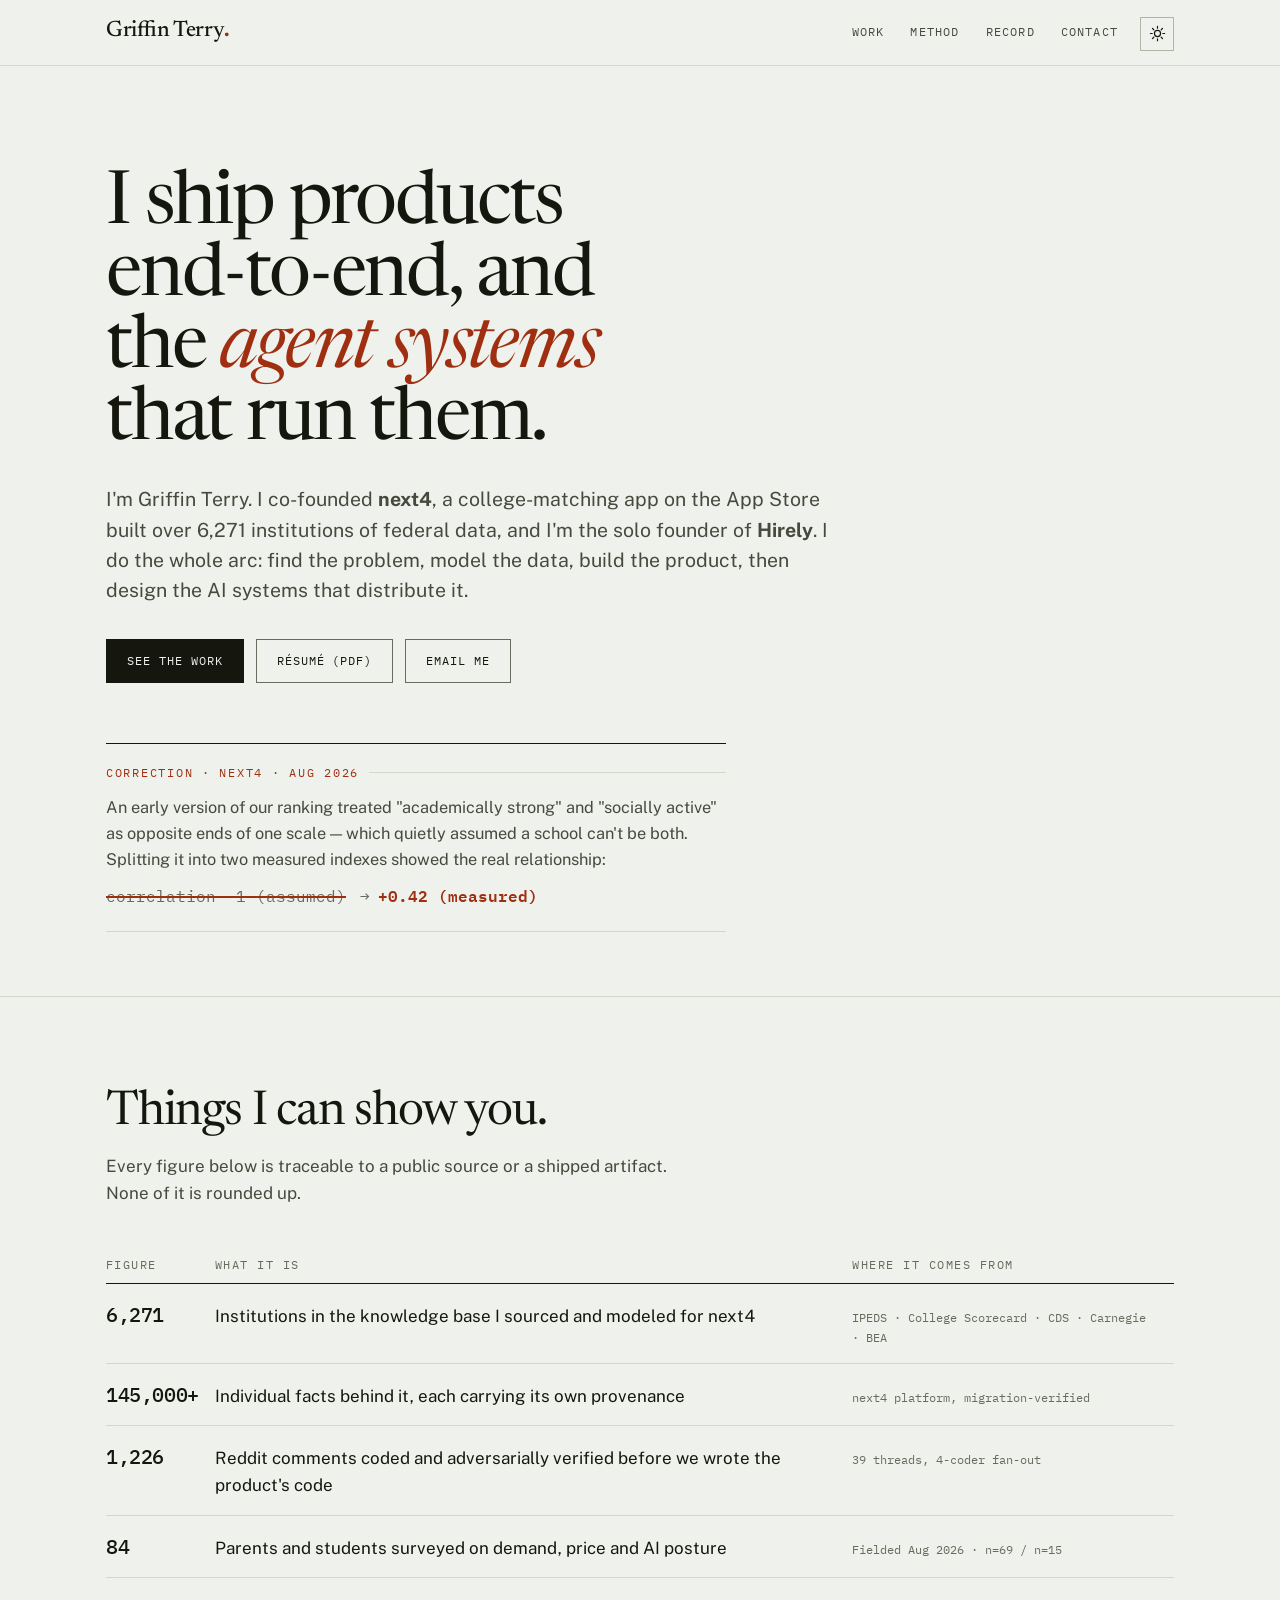
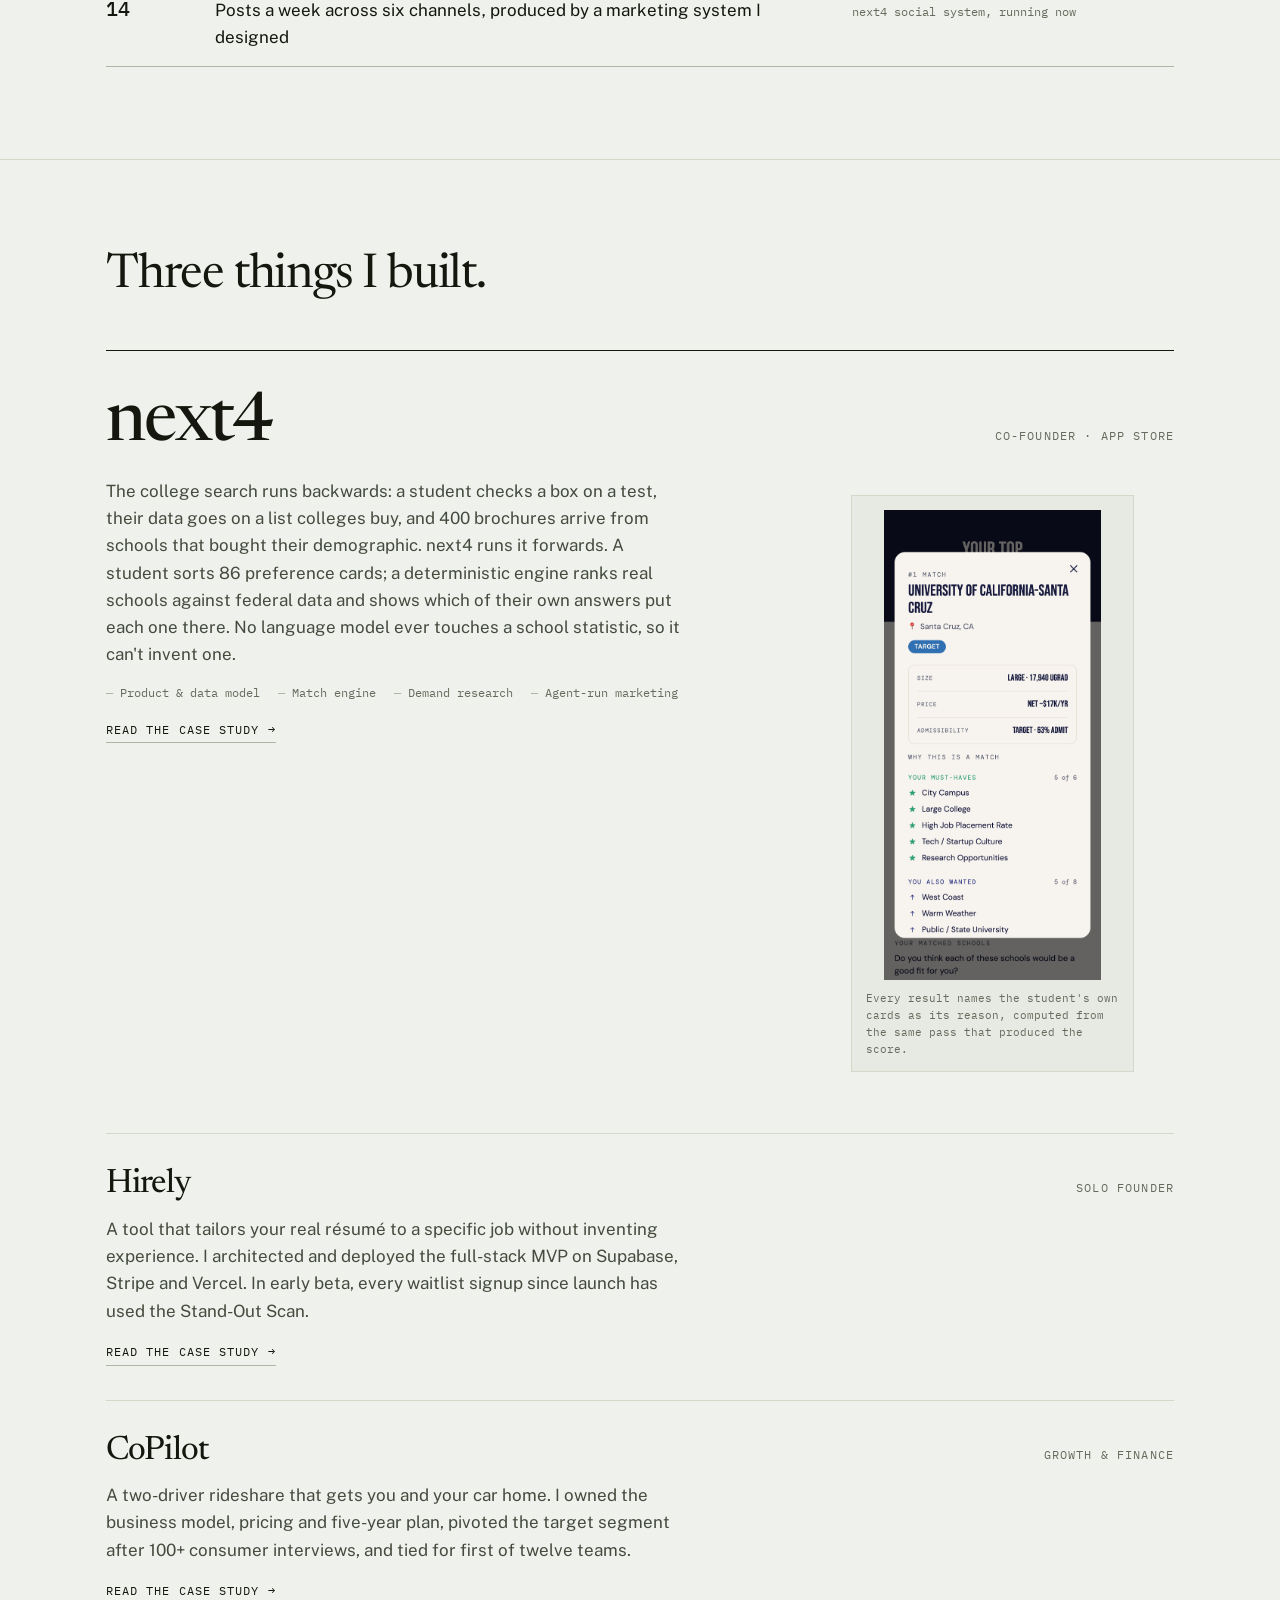
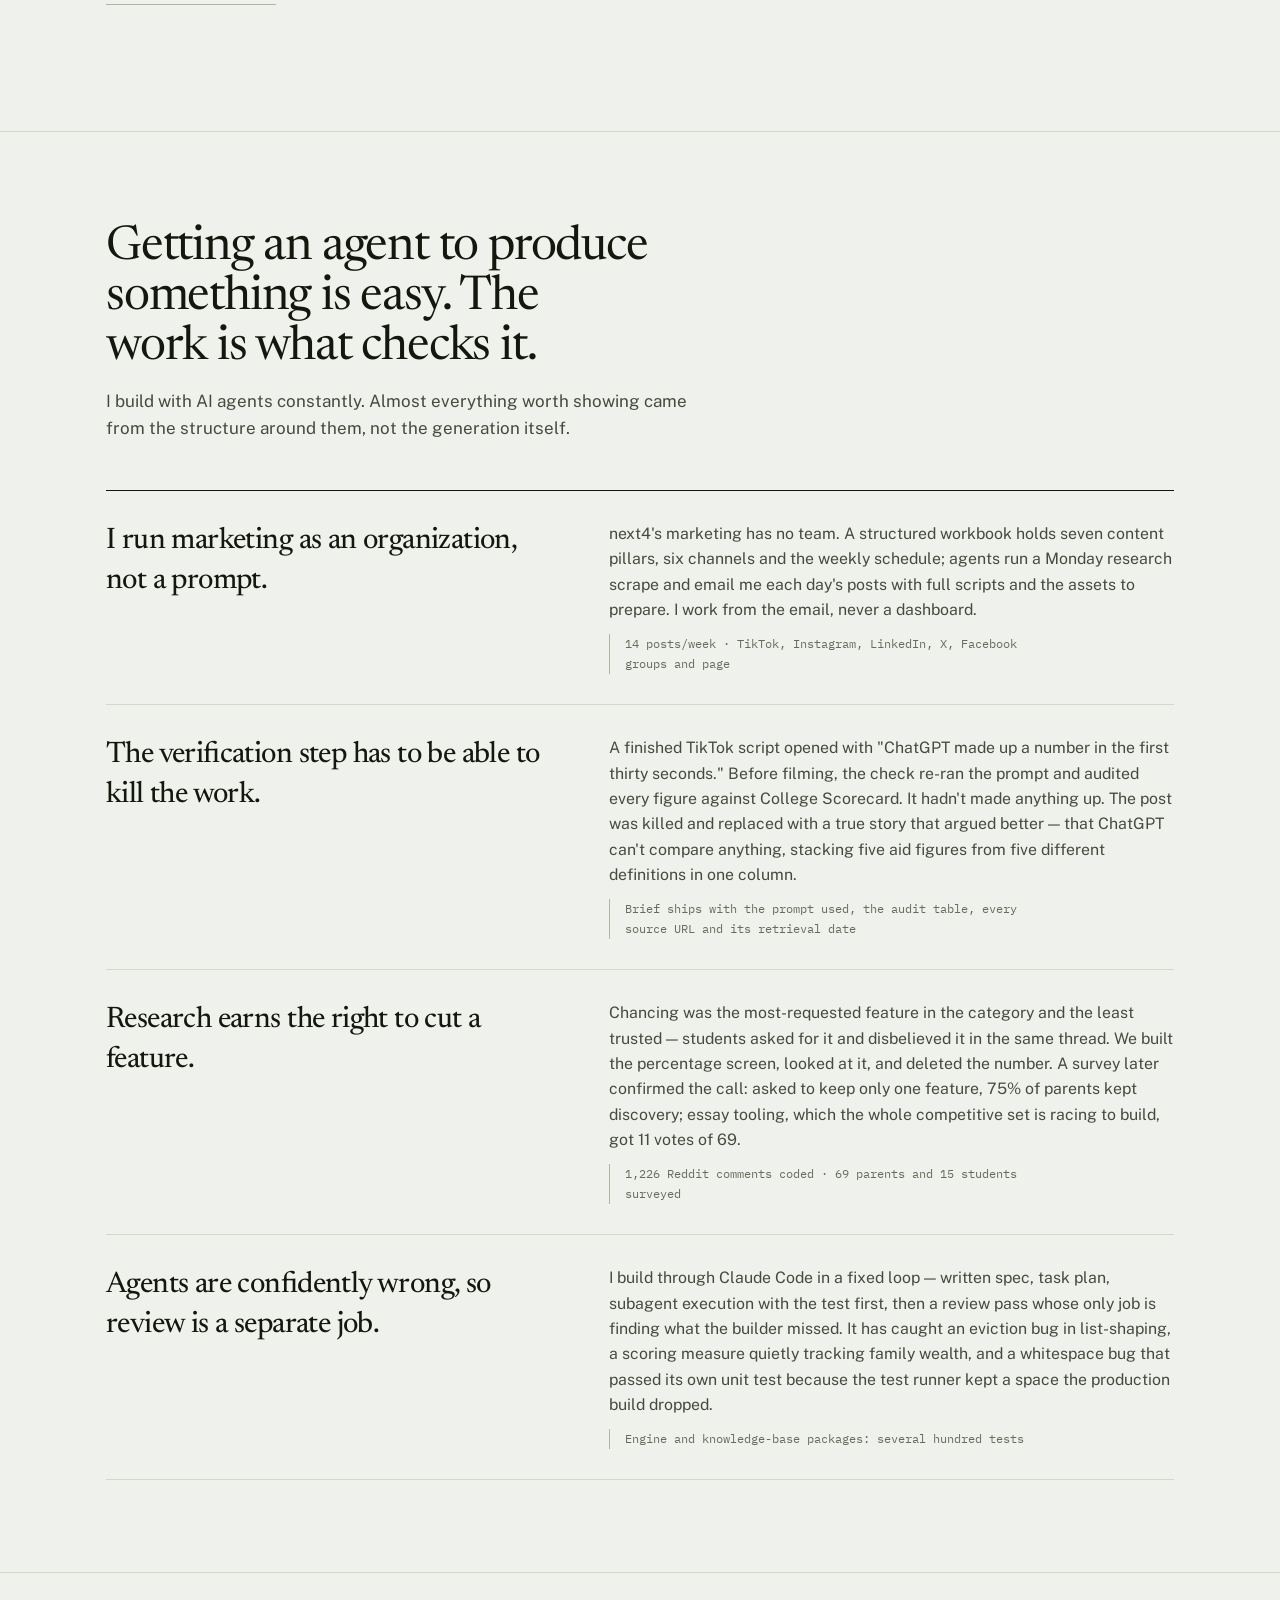
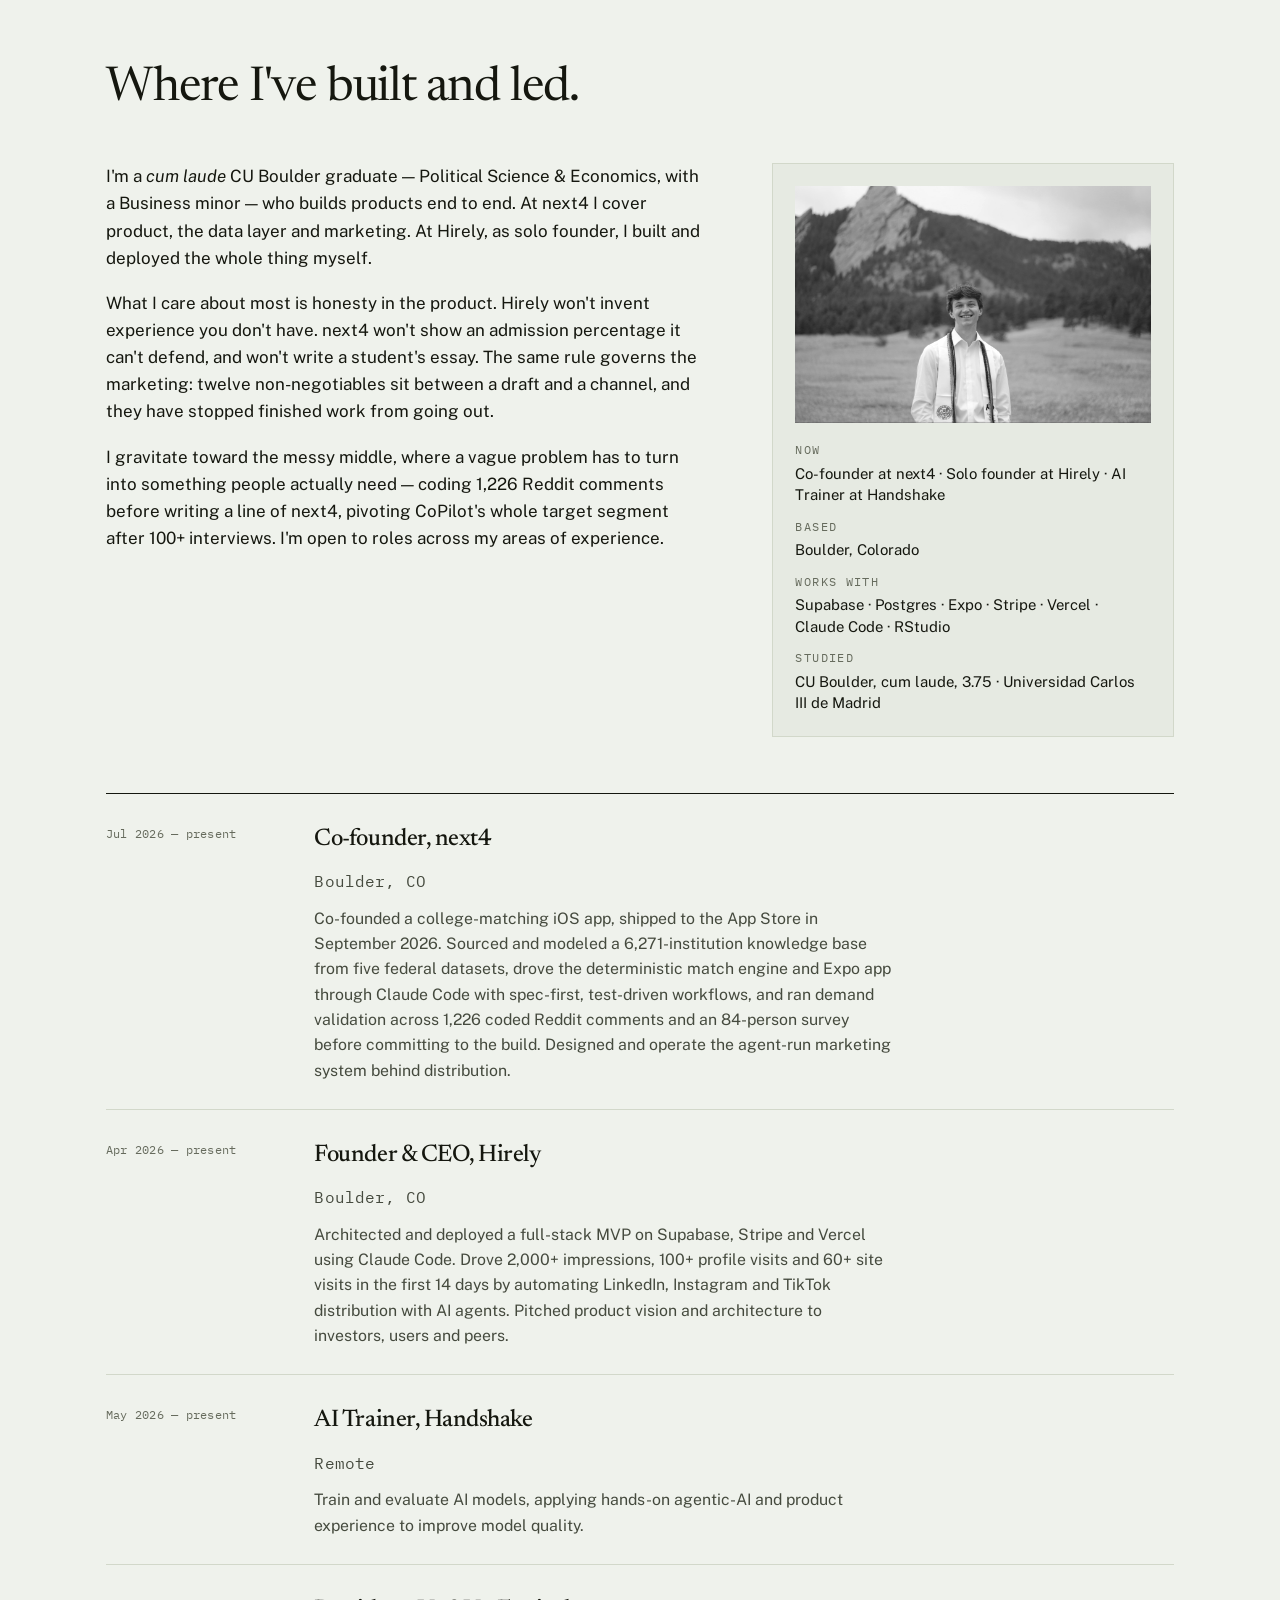
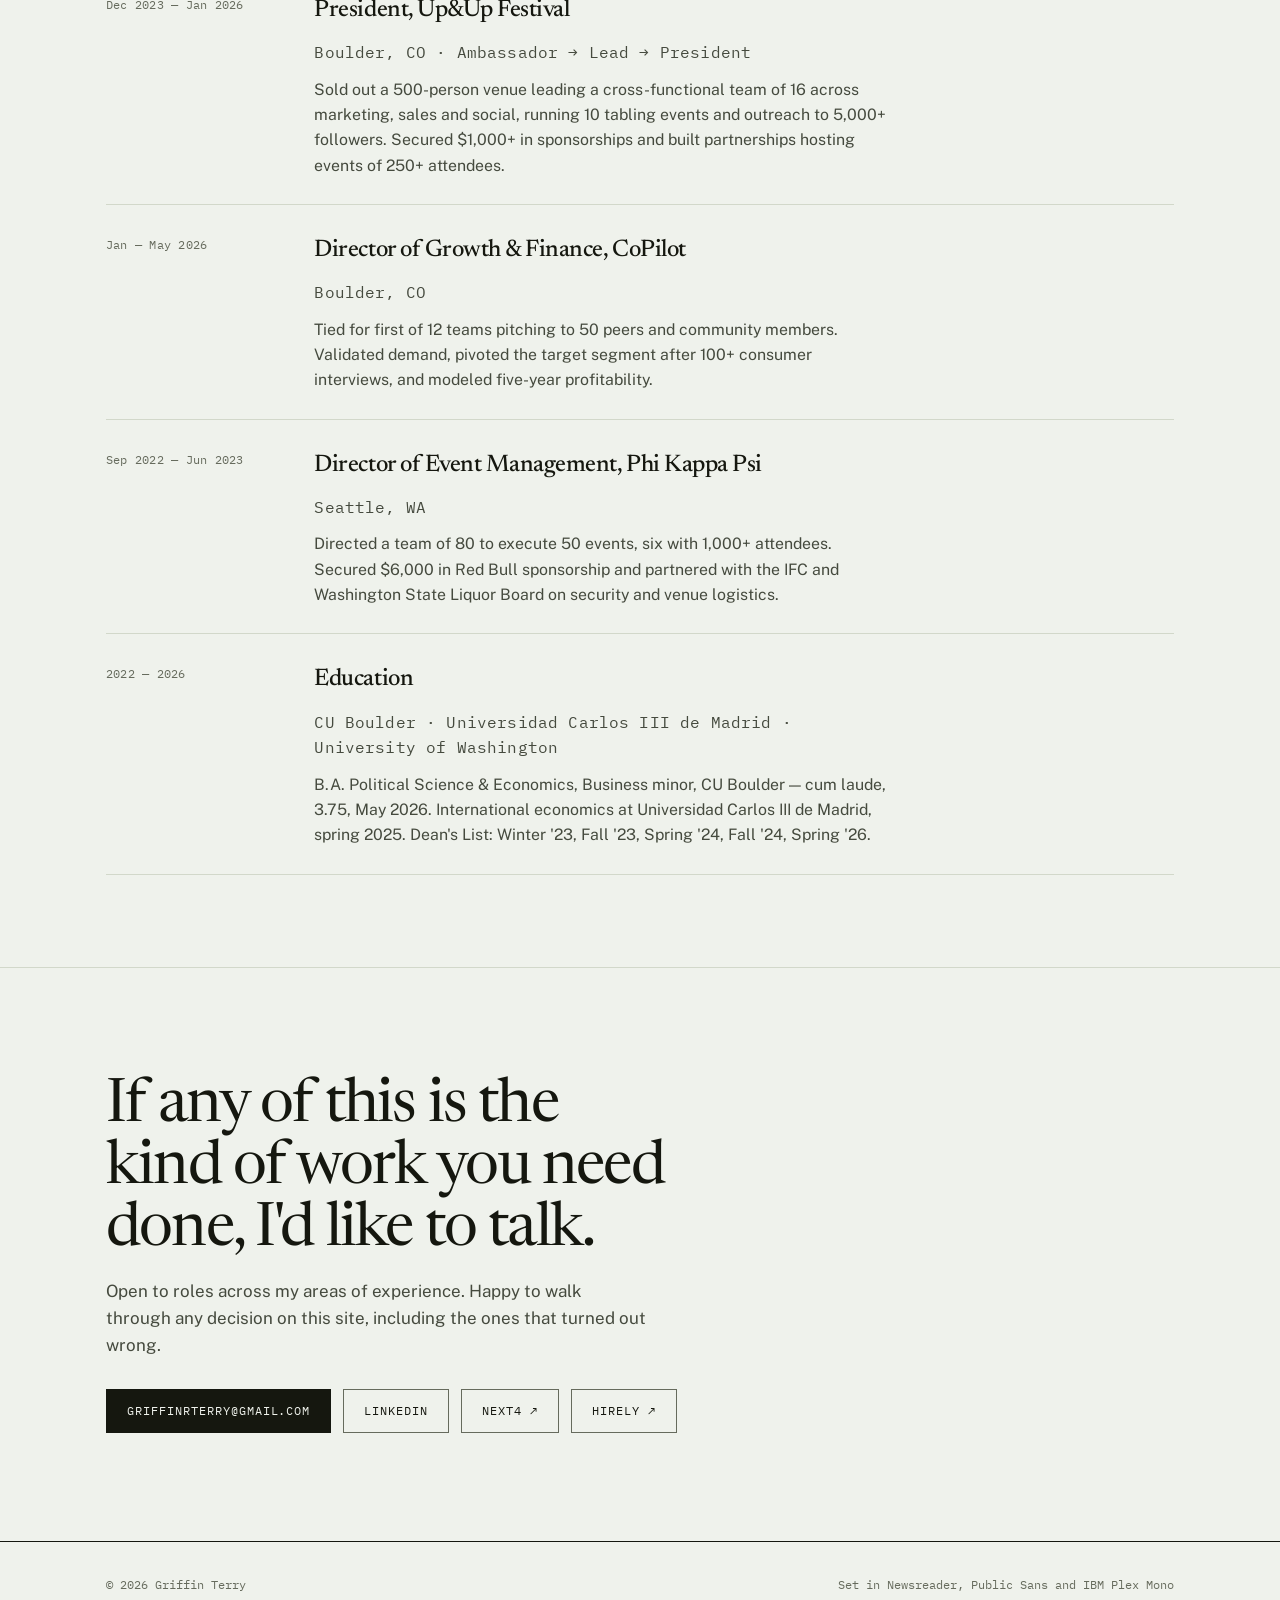
==== commit 2c59d649: "Add theme toggle, and fix what the rendered detector found Dark theme is the same record read under " ====
--- a/index.html
+++ b/index.html
@@ -9,21 +9,39 @@
 <link rel="preconnect" href="https://fonts.gstatic.com" crossorigin />
 <link href="https://fonts.googleapis.com/css2?family=Newsreader:ital,opsz,wght@0,6..72,300..700;1,6..72,400..600&family=Public+Sans:ital,wght@0,400..700;1,400&family=IBM+Plex+Mono:wght@400;500;600&display=swap" rel="stylesheet" />
 <link rel="stylesheet" href="record.css" />
+<script>
+  // Applied before paint: a stored choice wins, otherwise the OS decides.
+  try {
+    var t = localStorage.getItem('theme');
+    if (t === 'dark' || t === 'light') document.documentElement.setAttribute('data-theme', t);
+  } catch (e) {}
+</script>
 </head>
 <body>
 
 <header class="masthead">
   <div class="masthead__in">
     <a class="wordmark" href="#top">Griffin Terry<i>.</i></a>
-    <button class="navtoggle" aria-label="Menu" aria-expanded="false">
-      <svg width="22" height="22" viewBox="0 0 22 22" fill="none" stroke="currentColor" stroke-width="1.4"><path d="M3 6.5h16M3 11h16M3 15.5h16"/></svg>
-    </button>
-    <nav>
-      <a href="#work">Work</a>
-      <a href="#method">Method</a>
-      <a href="#record">Record</a>
-      <a href="#contact">Contact</a>
-    </nav>
+    <div class="masthead__right">
+      <nav>
+        <a href="#work">Work</a>
+        <a href="#method">Method</a>
+        <a href="#record">Record</a>
+        <a href="#contact">Contact</a>
+      </nav>
+      <button class="themetoggle" type="button" aria-label="Switch to dark theme">
+        <svg class="i-sun" viewBox="0 0 20 20" fill="none" stroke="currentColor" stroke-width="1.4" stroke-linecap="round" aria-hidden="true">
+          <circle cx="10" cy="10" r="3.6"/>
+          <path d="M10 1.6v2.2M10 16.2v2.2M18.4 10h-2.2M3.8 10H1.6M15.94 4.06l-1.56 1.56M5.62 14.38l-1.56 1.56M15.94 15.94l-1.56-1.56M5.62 5.62L4.06 4.06"/>
+        </svg>
+        <svg class="i-moon" viewBox="0 0 20 20" fill="none" stroke="currentColor" stroke-width="1.4" stroke-linecap="round" stroke-linejoin="round" aria-hidden="true">
+          <path d="M16.5 11.75A7 7 0 0 1 8.25 3.5a7 7 0 1 0 8.25 8.25Z"/>
+        </svg>
+      </button>
+      <button class="navtoggle" aria-label="Menu" aria-expanded="false">
+        <svg width="22" height="22" viewBox="0 0 22 22" fill="none" stroke="currentColor" stroke-width="1.4" aria-hidden="true"><path d="M3 6.5h16M3 11h16M3 15.5h16"/></svg>
+      </button>
+    </div>
   </div>
 </header>
 
@@ -32,7 +50,7 @@
   <!-- Hero -->
   <section class="hero">
     <div class="wrap">
-      <h1 class="display">I ship products end&#8209;to&#8209;end, and build the <em>agent systems</em> that run them.</h1>
+      <h1 class="display">I ship products end&#8209;to&#8209;end, and the <em>agent systems</em> that run them.</h1>
       <p class="lede">I'm Griffin Terry. I co-founded <strong>next4</strong>, a college-matching app on the App Store built over 6,271 institutions of federal data, and I'm the solo founder of <strong>Hirely</strong>. I do the whole arc: find the problem, model the data, build the product, then design the AI systems that distribute it.</p>
       <div class="hero__acts">
         <a class="btn btn--solid" href="#work">See the work</a>
--- a/record.css
+++ b/record.css
@@ -27,9 +27,46 @@
   --serif:  "Newsreader", ui-serif, Georgia, "Times New Roman", serif;
   --mono:   "IBM Plex Mono", ui-monospace, SFMono-Regular, Menlo, monospace;
 
-  --measure: 68ch;
+  --measure: 60ch;
   --gutter: clamp(20px, 5vw, 56px);
   --maxw: 1180px;
+
+  color-scheme: light;
+}
+
+/* ---------- Night shift ----------
+   Not an inversion: the same record, read under a lamp. The green cast of the
+   ledger stock survives in the ground, and the correction mark lifts so it
+   still reads as pen on the page. */
+@media (prefers-color-scheme: dark) {
+  :root:not([data-theme="light"]) {
+    --paper:      #13160F;
+    --paper-2:    #1A1E16;
+    --paper-3:    #232820;
+    --ink:        #E8EBE3;
+    --ink-2:      #B3B8AB;
+    --ink-3:      #8A9081;
+    --rule:       #2C3228;
+    --rule-firm:  #5C6354;
+    --mark:       #E2673E;
+    --mark-wash:  #2A1D17;
+
+    color-scheme: dark;
+  }
+}
+:root[data-theme="dark"] {
+  --paper:      #13160F;
+  --paper-2:    #1A1E16;
+  --paper-3:    #232820;
+  --ink:        #E8EBE3;
+  --ink-2:      #B3B8AB;
+  --ink-3:      #8A9081;
+  --rule:       #2C3228;
+  --rule-firm:  #5C6354;
+  --mark:       #E2673E;
+  --mark-wash:  #2A1D17;
+
+  color-scheme: dark;
 }
 
 *, *::before, *::after { box-sizing: border-box; }
@@ -80,8 +117,7 @@
 
 .masthead {
   position: sticky; top: 0; z-index: 50;
-  background: color-mix(in srgb, var(--paper) 88%, transparent);
-  backdrop-filter: saturate(1.4) blur(10px);
+  background: var(--paper);
   border-bottom: 1px solid var(--rule);
 }
 .masthead__in {
@@ -92,7 +128,7 @@
   font-family: var(--serif); font-size: 1.4rem; font-weight: 500; letter-spacing: -0.015em;
   text-decoration: none; white-space: nowrap;
 }
-.wordmark i { font-style: italic; color: var(--mark); }
+.wordmark i { font-style: normal; font-weight: 700; color: var(--mark); }
 .masthead nav { display: flex; gap: 26px; align-items: baseline; }
 .masthead nav a {
   font-family: var(--mono); font-size: 0.74rem; letter-spacing: 0.1em;
@@ -133,7 +169,7 @@
 .hero { padding: clamp(56px, 9vw, 104px) 0 clamp(40px, 5vw, 64px); }
 .hero h1 {
   font-family: var(--serif);
-  font-size: clamp(2.7rem, 7.4vw, 5.6rem);
+  font-size: clamp(2.5rem, 6.2vw, 4.6rem);
   letter-spacing: -0.03em; line-height: 0.98;
   max-width: 17ch; text-wrap: balance;
 }
@@ -158,7 +194,7 @@
   border-top: 1px solid var(--ink);
   border-bottom: 1px solid var(--rule);
   padding: 20px 0 22px;
-  max-width: 74ch;
+  max-width: 62ch;
 }
 .erratum__h {
   display: flex; align-items: center; gap: 10px; margin-bottom: 12px;
@@ -209,7 +245,7 @@
 .entry__top { display: flex; align-items: baseline; justify-content: space-between; gap: 20px; flex-wrap: wrap; }
 .entry h3 { font-family: var(--serif); font-weight: 450; letter-spacing: -0.025em; line-height: 1; }
 .entry__role { font-family: var(--mono); font-size: 0.72rem; letter-spacing: 0.1em; text-transform: uppercase; color: var(--ink-3); }
-.entry p { color: var(--ink-2); margin-top: 14px; max-width: 64ch; }
+.entry p { color: var(--ink-2); margin-top: 14px; max-width: 58ch; }
 .entry__more {
   margin-top: 18px; font-family: var(--mono); font-size: 0.74rem; letter-spacing: 0.09em;
   text-transform: uppercase; display: inline-flex; gap: 9px; align-items: center; color: var(--ink);
@@ -243,12 +279,12 @@
   display: grid; grid-template-columns: minmax(0, 1fr) minmax(0, 1.25fr);
   gap: clamp(20px, 4vw, 56px); padding: 30px 0; border-bottom: 1px solid var(--rule);
 }
-.pair__claim { font-family: var(--serif); font-weight: 450; font-size: clamp(1.35rem, 2.4vw, 1.85rem); letter-spacing: -0.02em; line-height: 1.3; }
-.pair__proof { color: var(--ink-2); font-size: 0.99rem; }
+.pair__claim { font-family: var(--serif); font-weight: 450; font-size: clamp(1.35rem, 2.4vw, 1.85rem); letter-spacing: -0.02em; line-height: 1.36; }
+.pair__proof { color: var(--ink-2); font-size: 0.99rem; max-width: 58ch; }
 .pair__proof .receipt {
   display: block; margin-top: 12px; font-family: var(--mono); font-size: 0.78rem;
   color: var(--ink-3); padding-left: 15px; border-left: 1px solid var(--rule-firm);
-  line-height: 1.6;
+  line-height: 1.6; max-width: 62ch;
 }
 
 /* ---------- Record rows (experience) ---------- */
@@ -258,13 +294,17 @@
 .rec__when { font-family: var(--mono); font-size: 0.76rem; color: var(--ink-3); letter-spacing: 0.02em; padding-top: 4px; font-variant-numeric: tabular-nums; }
 .rec h3 { font-family: var(--serif); font-weight: 500; font-size: 1.5rem; letter-spacing: -0.02em; }
 .rec__where { font-family: var(--mono); font-size: 0.78rem; letter-spacing: 0.01em; color: var(--mark); margin-top: 6px; }
-.rec p { color: var(--ink-2); margin-top: 11px; font-size: 0.99rem; max-width: 70ch; }
+.rec p { color: var(--ink-2); margin-top: 11px; font-size: 0.99rem; max-width: 58ch; }
 
 /* ---------- About ---------- */
 
 .about { display: grid; grid-template-columns: 1.5fr 1fr; gap: clamp(28px, 5vw, 64px); align-items: start; }
 .about__card { border: 1px solid var(--rule); background: var(--paper-2); padding: 22px; }
 .about__card img { width: 100%; filter: grayscale(1) contrast(1.04); }
+:root[data-theme="dark"] .about__card img { filter: grayscale(1) contrast(1.02) brightness(0.86); }
+@media (prefers-color-scheme: dark) {
+  :root:not([data-theme="light"]) .about__card img { filter: grayscale(1) contrast(1.02) brightness(0.86); }
+}
 .about__card dl { margin: 18px 0 0; display: grid; gap: 12px; }
 .about__card dt { font-family: var(--mono); font-size: 0.72rem; letter-spacing: 0.12em; text-transform: uppercase; color: var(--ink-3); }
 .about__card dd { margin: 3px 0 0; font-size: 0.93rem; line-height: 1.45; }
@@ -316,3 +356,28 @@
   .ledger .src { display: none; }
   .ledger td, .ledger th { padding-right: 10px; }
 }
+
+/* ---------- Theme toggle ---------- */
+
+.themetoggle {
+  background: none; border: 1px solid var(--rule-firm); color: var(--ink);
+  width: 34px; height: 34px; padding: 0; cursor: pointer;
+  display: inline-grid; place-items: center; flex: 0 0 auto;
+  transition: border-color .18s, color .18s, background .18s;
+}
+.themetoggle:hover { border-color: var(--mark); color: var(--mark); }
+.themetoggle svg { display: block; width: 17px; height: 17px; }
+/* One icon shows per theme; the other is removed from the box entirely. */
+.themetoggle .i-moon { display: none; }
+:root[data-theme="dark"] .themetoggle .i-sun { display: none; }
+:root[data-theme="dark"] .themetoggle .i-moon { display: block; }
+@media (prefers-color-scheme: dark) {
+  :root:not([data-theme="light"]) .themetoggle .i-sun { display: none; }
+  :root:not([data-theme="light"]) .themetoggle .i-moon { display: block; }
+}
+
+.masthead__right { display: flex; align-items: center; gap: 22px; }
+
+@media (max-width: 680px) {
+  .masthead__right { gap: 12px; }
+}
